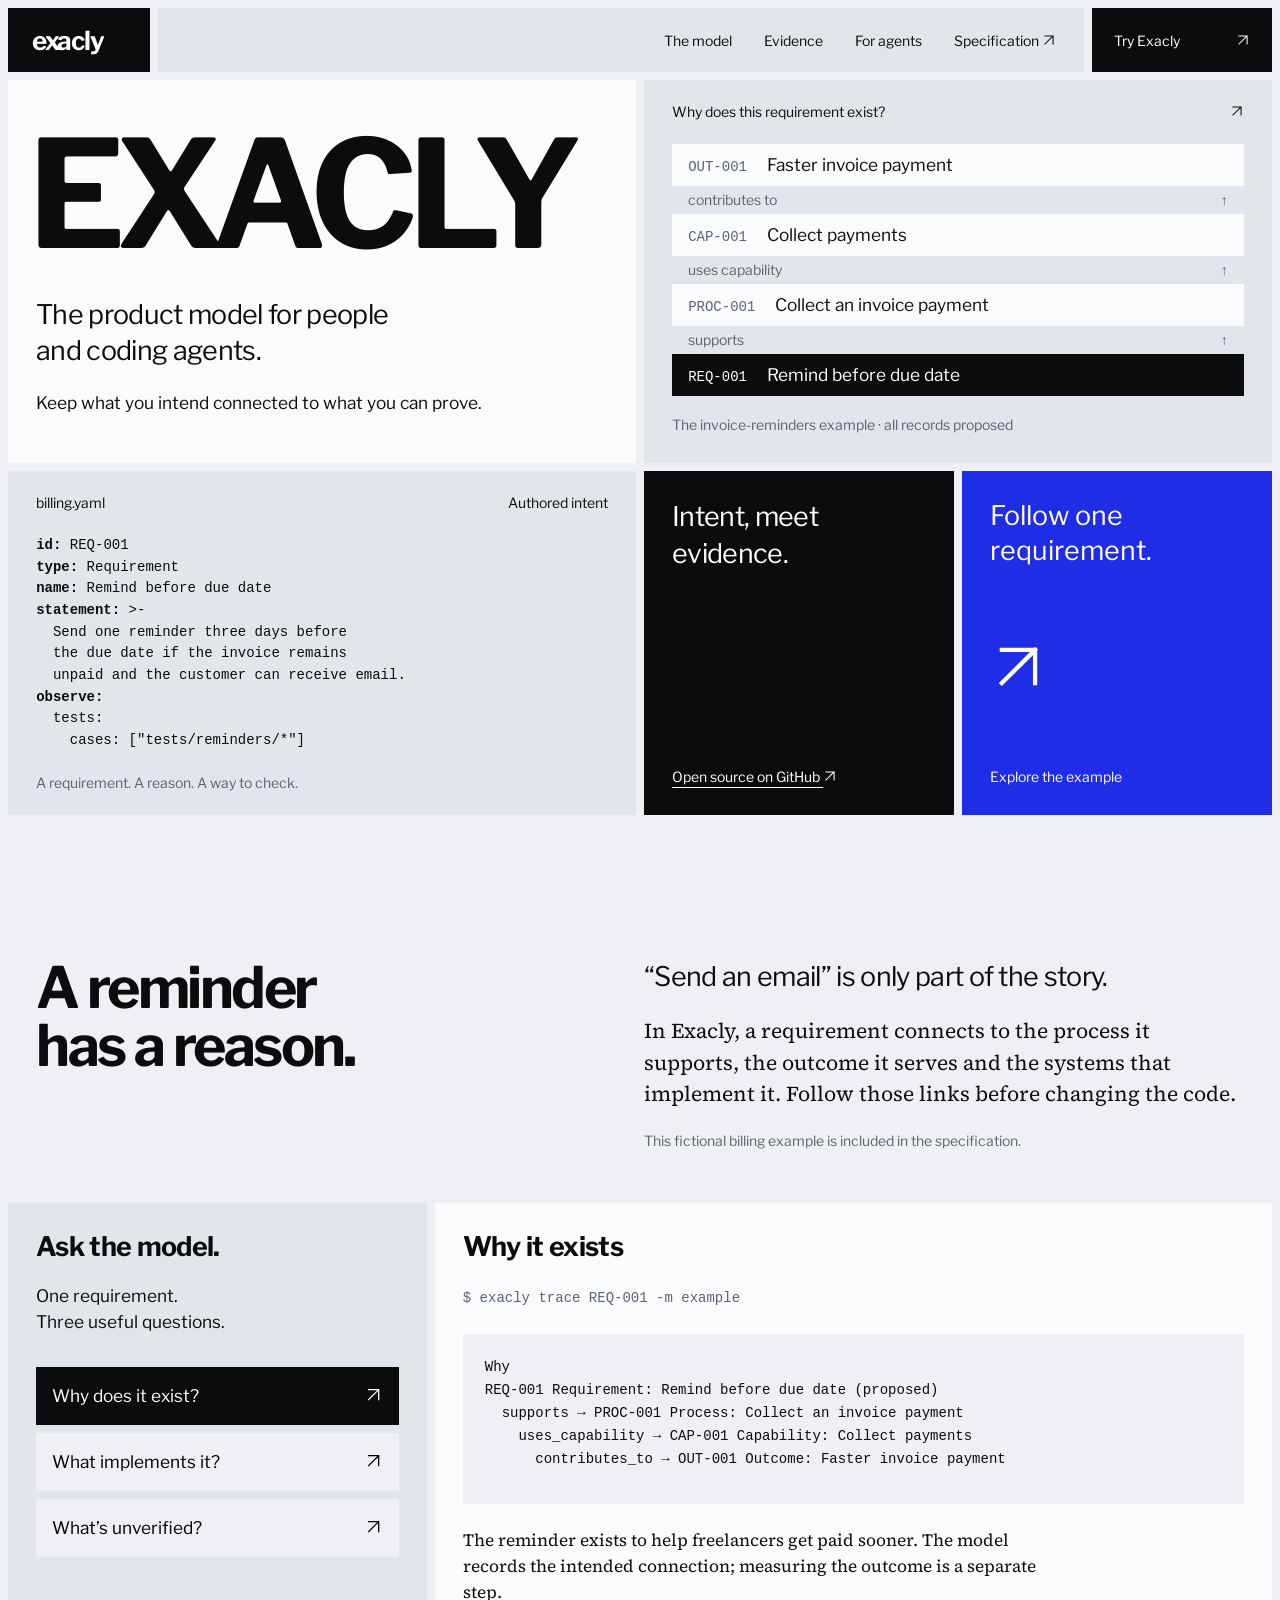
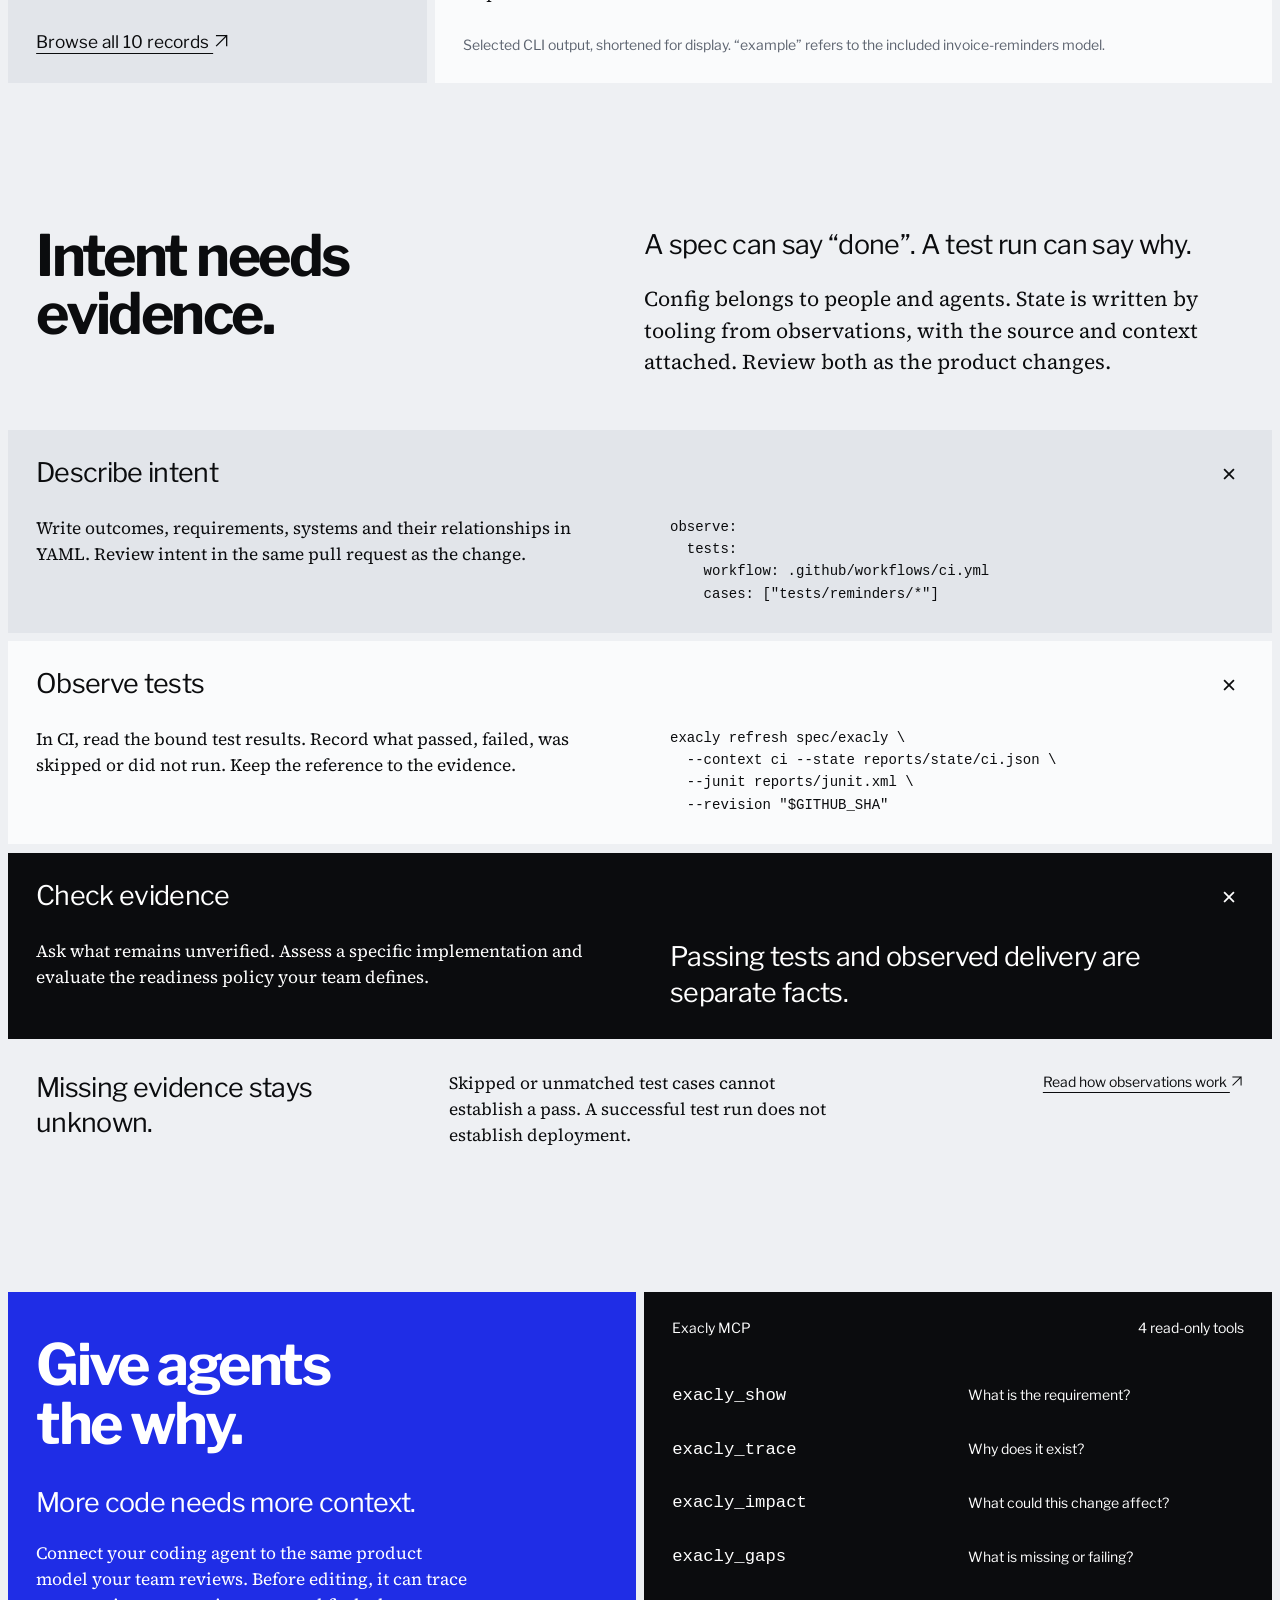
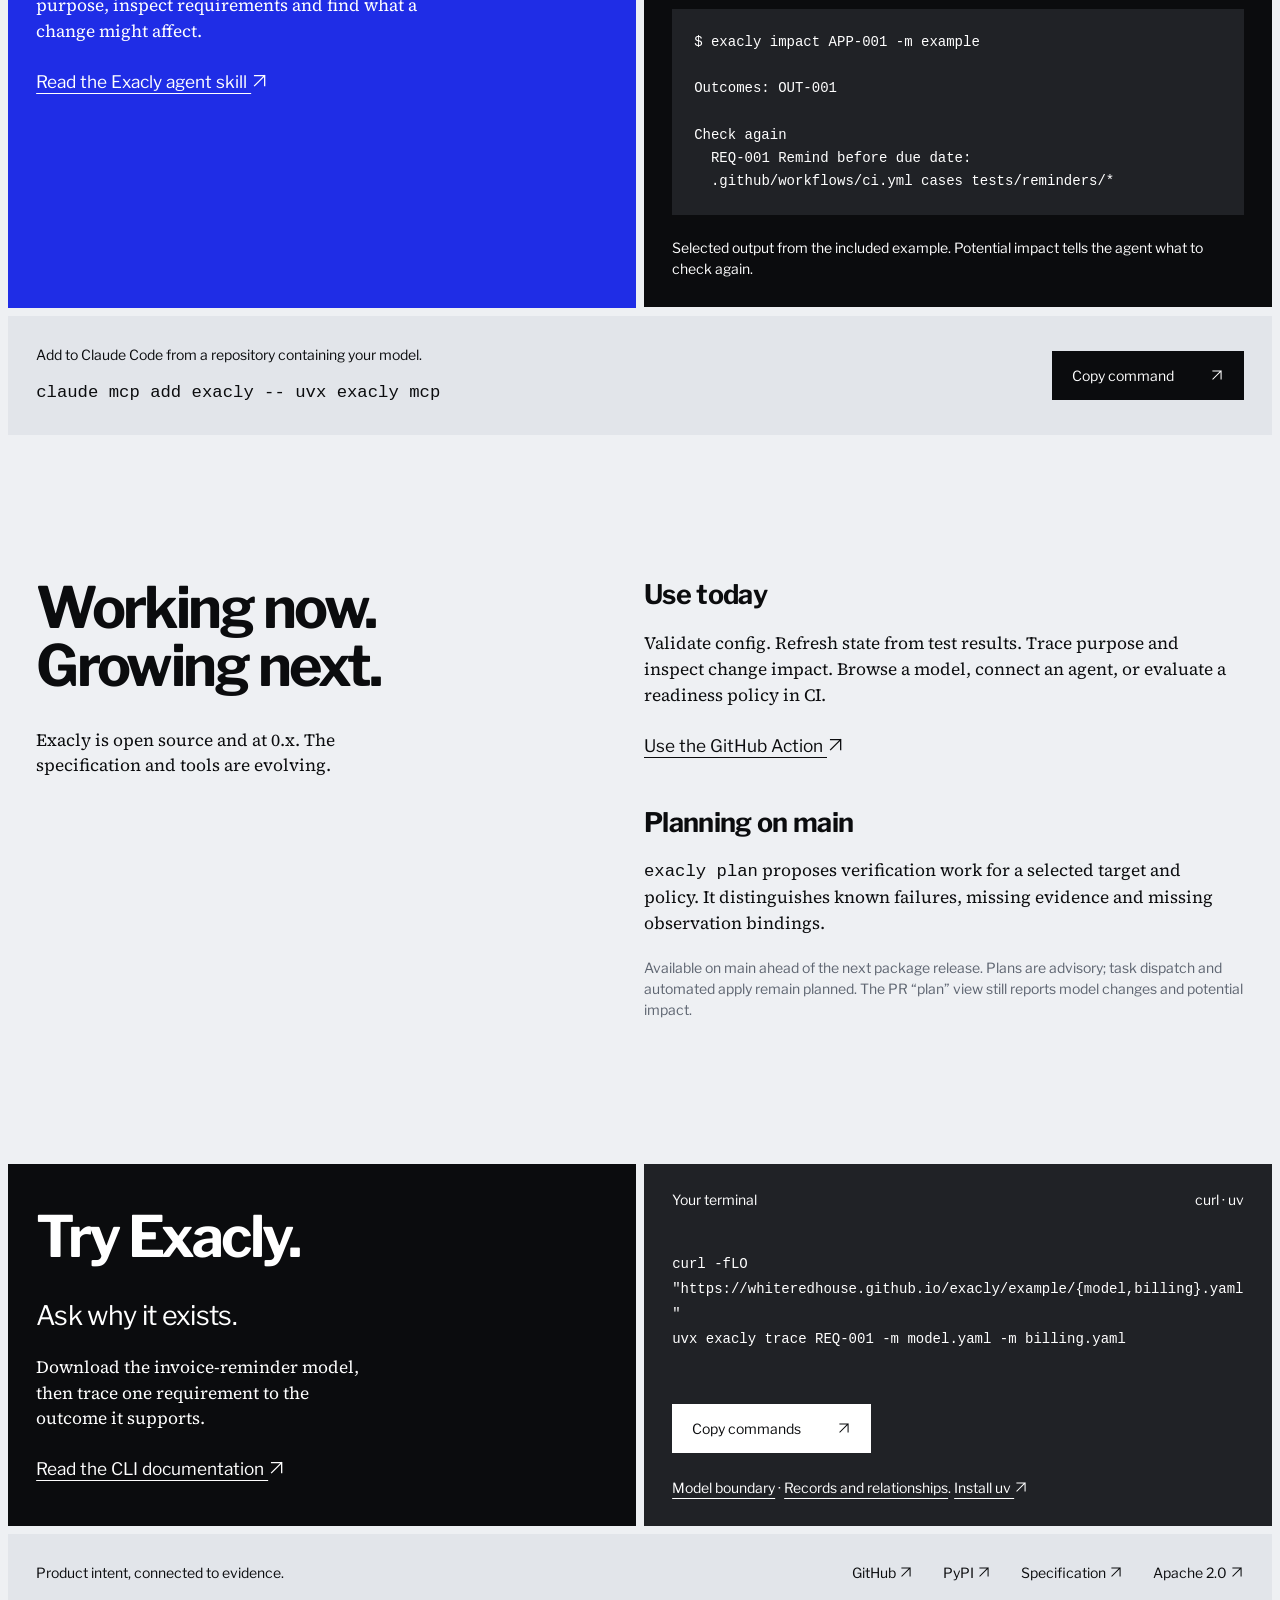
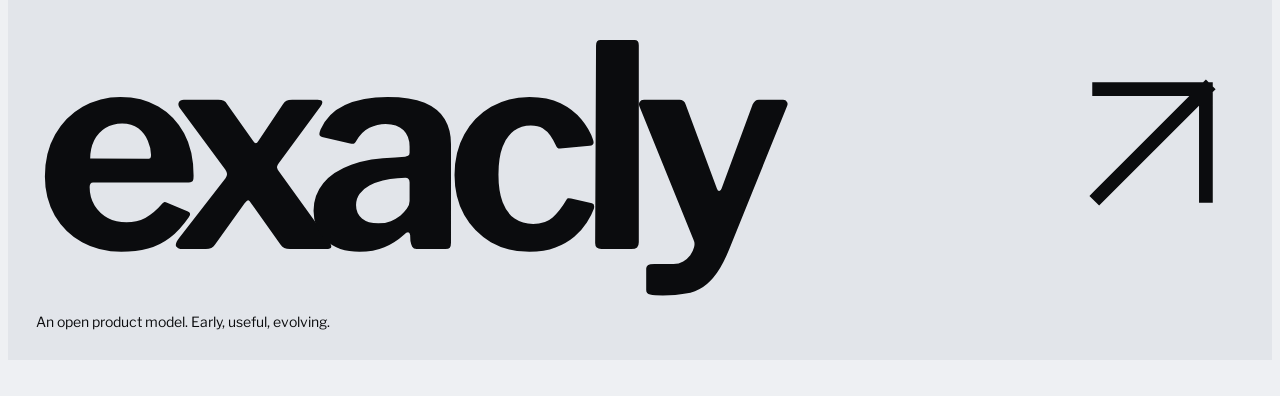
==== docs/site/index.html @ c32e79ed "docs: publish the original example files without a duplicate snapshot" ====
<!doctype html>
<html lang="en">
<head>
  <meta charset="utf-8">
  <meta name="viewport" content="width=device-width, initial-scale=1">
  <meta name="theme-color" content="#eef0f3">
  <meta name="description" content="Exacly connects product intent to evidence. An open product model and CLI that gives people and coding agents the context behind what ships.">
  <meta property="og:title" content="Exacly — Product intent, connected to evidence">
  <meta property="og:description" content="Know why a requirement exists, what implements it, and what is actually verified. A shared product model for people and coding agents.">
  <meta property="og:type" content="website">
  <title>Exacly — Product intent, connected to evidence</title>
  <link rel="icon" href="./favicon.svg" type="image/svg+xml">
  <link rel="preload" href="./fonts/libre-franklin-latin-700-normal.woff2" as="font" type="font/woff2" crossorigin>
  <link rel="stylesheet" href="./style.css">
  <script src="./site.js" defer></script>
</head>
<body>
  <a class="skip-link" href="#main">Skip to content</a>
  <header class="site-header">
    <a class="wordmark" href="#main" aria-label="Exacly home">exacly</a>
    <nav class="desktop-nav" aria-label="Main navigation">
      <a href="#model">The model</a><a href="#evidence">Evidence</a><a href="#agents">For agents</a><a href="https://github.com/whiteredhouse/exacly/tree/main/spec">Specification <svg class="arrow" aria-hidden="true" viewBox="0 0 24 24" fill="none"><path d="M5 19 19 5M5 5h14v14" stroke="currentColor" stroke-width="1.8" stroke-linecap="square"/></svg></a>
    </nav>
    <details class="mobile-nav">
      <summary>Menu <span aria-hidden="true">＋</span></summary>
      <nav aria-label="Mobile navigation"><a href="#model">The model</a><a href="#evidence">Evidence</a><a href="#agents">For agents</a><a href="#start">Try Exacly</a><a href="https://github.com/whiteredhouse/exacly/tree/main/spec">Specification <svg class="arrow" aria-hidden="true" viewBox="0 0 24 24" fill="none"><path d="M5 19 19 5M5 5h14v14" stroke="currentColor" stroke-width="1.8" stroke-linecap="square"/></svg></a></nav>
    </details>
    <a class="header-action" href="#start">Try Exacly <span aria-hidden="true"><svg class="arrow" aria-hidden="true" viewBox="0 0 24 24" fill="none"><path d="M5 19 19 5M5 5h14v14" stroke="currentColor" stroke-width="1.8" stroke-linecap="square"/></svg></span></a>
  </header>

  <main id="main">
    <section class="hero board" aria-labelledby="hero-title">
      <div class="hero-name tile">
        <h1 id="hero-title">EXACLY</h1>
        <p class="lead">The product model for people<br class="desktop-break"> and coding agents.</p>
        <p>Keep what you intend connected to what you can prove.</p>
        <a class="mobile-hero-action" href="#model">Explore the example <span aria-hidden="true"><svg class="arrow" aria-hidden="true" viewBox="0 0 24 24" fill="none"><path d="M5 19 19 5M5 5h14v14" stroke="currentColor" stroke-width="1.8" stroke-linecap="square"/></svg></span></a>
      </div>
      <div class="hero-trace tile" data-ui>
        <div class="fragment-heading"><span>Why does this requirement exist?</span><span aria-hidden="true"><svg class="arrow" aria-hidden="true" viewBox="0 0 24 24" fill="none"><path d="M5 19 19 5M5 5h14v14" stroke="currentColor" stroke-width="1.8" stroke-linecap="square"/></svg></span></div>
        <div class="trace-graphic">
          <div class="trace-node"><code>OUT-001</code><span>Faster invoice payment</span></div>
          <p class="trace-link">contributes to <span aria-hidden="true">↑</span></p>
          <div class="trace-node"><code>CAP-001</code><span>Collect payments</span></div>
          <p class="trace-link">uses capability <span aria-hidden="true">↑</span></p>
          <div class="trace-node"><code>PROC-001</code><span>Collect an invoice payment</span></div>
          <p class="trace-link">supports <span aria-hidden="true">↑</span></p>
          <div class="trace-node selected"><code>REQ-001</code><span>Remind before due date</span></div>
        </div>
        <p class="fragment-note">The invoice-reminders example · all records proposed</p>
      </div>
      <div class="hero-config tile" data-ui>
        <div class="fragment-heading"><span>billing.yaml</span><span>Authored intent</span></div>
        <pre><code><span class="syntax-key">id:</span> REQ-001
<span class="syntax-key">type:</span> Requirement
<span class="syntax-key">name:</span> Remind before due date
<span class="syntax-key">statement:</span> &gt;-
  Send one reminder three days before
  the due date if the invoice remains
  unpaid and the customer can receive email.
<span class="syntax-key">observe:</span>
  tests:
    cases: ["tests/reminders/*"]</code></pre>
        <p class="fragment-note">A requirement. A reason. A way to check.</p>
      </div>
      <div class="hero-close board">
        <div class="hero-statement tile"><p>Intent, meet evidence.</p><a href="https://github.com/whiteredhouse/exacly">Open source on GitHub <span aria-hidden="true"><svg class="arrow" aria-hidden="true" viewBox="0 0 24 24" fill="none"><path d="M5 19 19 5M5 5h14v14" stroke="currentColor" stroke-width="1.8" stroke-linecap="square"/></svg></span></a></div>
        <a class="hero-cta tile" href="#model"><span>Follow one<br>requirement.</span><span class="big-arrow" aria-hidden="true"><svg class="arrow" aria-hidden="true" viewBox="0 0 24 24" fill="none"><path d="M5 19 19 5M5 5h14v14" stroke="currentColor" stroke-width="1.8" stroke-linecap="square"/></svg></span><span class="cta-caption">Explore the example</span></a>
      </div>
    </section>

    <section id="model" class="model-section section-space" aria-labelledby="model-title">
      <div class="section-intro">
        <h2 id="model-title" data-enter>A reminder<br>has a reason.</h2>
        <div data-enter><p class="lead">“Send an email” is only part of the story.</p><p>In Exacly, a requirement connects to the process it supports, the outcome it serves and the systems that implement it. Follow those links before changing the code.</p><p class="small">This fictional billing example is included in the specification.</p></div>
      </div>
      <div class="question-board board" data-enter>
        <div class="question-choices tile">
          <h3>Ask the model.</h3>
          <p>One requirement.<br>Three useful questions.</p>
          <div class="question-controls" hidden role="tablist" aria-label="Questions about the example">
            <button id="tab-why" type="button" role="tab" aria-selected="true" aria-controls="answer-why" data-question="why">Why does it exist? <span aria-hidden="true"><svg class="arrow" aria-hidden="true" viewBox="0 0 24 24" fill="none"><path d="M5 19 19 5M5 5h14v14" stroke="currentColor" stroke-width="1.8" stroke-linecap="square"/></svg></span></button>
            <button id="tab-how" type="button" role="tab" aria-selected="false" aria-controls="answer-how" tabindex="-1" data-question="how">What implements it? <span aria-hidden="true"><svg class="arrow" aria-hidden="true" viewBox="0 0 24 24" fill="none"><path d="M5 19 19 5M5 5h14v14" stroke="currentColor" stroke-width="1.8" stroke-linecap="square"/></svg></span></button>
            <button id="tab-gaps" type="button" role="tab" aria-selected="false" aria-controls="answer-gaps" tabindex="-1" data-question="gaps">What’s unverified? <span aria-hidden="true"><svg class="arrow" aria-hidden="true" viewBox="0 0 24 24" fill="none"><path d="M5 19 19 5M5 5h14v14" stroke="currentColor" stroke-width="1.8" stroke-linecap="square"/></svg></span></button>
          </div>
          <a class="text-link" href="./example/">Browse all 10 records <span aria-hidden="true"><svg class="arrow" aria-hidden="true" viewBox="0 0 24 24" fill="none"><path d="M5 19 19 5M5 5h14v14" stroke="currentColor" stroke-width="1.8" stroke-linecap="square"/></svg></span></a>
        </div>
        <div class="answers tile" data-ui>
          <article id="answer-why" class="answer" aria-labelledby="answer-why-title">
            <h3 id="answer-why-title">Why it exists</h3>
            <pre class="command"><code>$ exacly trace REQ-001 -m example</code></pre>
            <pre class="answer-output"><code>Why
REQ-001 Requirement: Remind before due date (proposed)
  supports → PROC-001 Process: Collect an invoice payment
    uses_capability → CAP-001 Capability: Collect payments
      contributes_to → OUT-001 Outcome: Faster invoice payment</code></pre>
            <p>The reminder exists to help freelancers get paid sooner. The model records the intended connection; measuring the outcome is a separate step.</p>
          </article>
          <article id="answer-how" class="answer" aria-labelledby="answer-how-title">
            <h3 id="answer-how-title">What implements it</h3>
            <pre class="command"><code>$ exacly trace REQ-001 -m example</code></pre>
            <pre class="answer-output"><code>How
REQ-001 Requirement: Remind before due date (proposed)
  implements ← APP-001 Application: Reminder service
    depends_on → INF-001 Infrastructure: Scheduler
    depends_on → INF-002 Infrastructure: Message queue
    depends_on → INF-003 Infrastructure: Billing database
    reads → INFO-001 Information: Invoice
    writes → INFO-001 Information: Invoice</code></pre>
            <p>The reminder service implements the requirement. Its dependencies make the surrounding system visible before a change.</p>
          </article>
          <article id="answer-gaps" class="answer" aria-labelledby="answer-gaps-title">
            <h3 id="answer-gaps-title">What’s unverified</h3>
            <pre class="command"><code>$ exacly gaps -m example</code></pre>
            <pre class="answer-output"><code>Result: conforms
State: none

Requirements not verified in any context (1)
  REQ-001 Requirement: Remind before due date (proposed)

Requirements not released in any context (1)
  REQ-001 Requirement: Remind before due date (proposed)</code></pre>
            <p>The config is valid. No tests or release have been observed. Exacly keeps that uncertainty visible.</p>
          </article>
          <p class="fragment-note">Selected CLI output, shortened for display. “example” refers to the included invoice-reminders model.</p>
        </div>
      </div>
    </section>

    <section id="evidence" class="evidence-section section-space" aria-labelledby="evidence-title">
      <div class="section-intro">
        <h2 id="evidence-title" data-enter>Intent needs<br>evidence.</h2>
        <div data-enter><p class="lead">A spec can say “done”. A test run can say why.</p><p>Config belongs to people and agents. State is written by tooling from observations, with the source and context attached. Review both as the product changes.</p></div>
      </div>
      <div class="evidence-board board">
        <details class="evidence-step tile" open data-enter><summary>Describe intent<span aria-hidden="true">＋</span></summary><div><p>Write outcomes, requirements, systems and their relationships in YAML. Review intent in the same pull request as the change.</p><pre data-ui><code>observe:
  tests:
    workflow: .github/workflows/ci.yml
    cases: ["tests/reminders/*"]</code></pre></div></details>
        <details class="evidence-step tile" open data-enter><summary>Observe tests<span aria-hidden="true">＋</span></summary><div><p>In CI, read the bound test results. Record what passed, failed, was skipped or did not run. Keep the reference to the evidence.</p><pre data-ui><code>exacly refresh spec/exacly \
  --context ci --state reports/state/ci.json \
  --junit reports/junit.xml \
  --revision "$GITHUB_SHA"</code></pre></div></details>
        <details class="evidence-step tile" open data-enter><summary>Check evidence<span aria-hidden="true">＋</span></summary><div><p>Ask what remains unverified. Assess a specific implementation and evaluate the readiness policy your team defines.</p><p class="step-emphasis">Passing tests and observed delivery are separate facts.</p></div></details>
      </div>
      <div class="evidence-note" data-enter><p>Missing evidence stays unknown.</p><p>Skipped or unmatched test cases cannot establish a pass. A successful test run does not establish deployment.</p><a href="https://github.com/whiteredhouse/exacly/blob/main/python/README.md#refresh">Read how observations work <svg class="arrow" aria-hidden="true" viewBox="0 0 24 24" fill="none"><path d="M5 19 19 5M5 5h14v14" stroke="currentColor" stroke-width="1.8" stroke-linecap="square"/></svg></a></div>
    </section>

    <section id="agents" class="agents-section section-space" aria-labelledby="agents-title">
      <div class="agents-heading tile"><h2 id="agents-title" data-enter>Give agents<br>the why.</h2><p class="lead" data-enter>More code needs more context.</p><p data-enter>Connect your coding agent to the same product model your team reviews. Before editing, it can trace purpose, inspect requirements and find what a change might affect.</p><a class="text-link" href="https://github.com/whiteredhouse/exacly/blob/main/skills/exacly/SKILL.md" data-enter>Read the Exacly agent skill <svg class="arrow" aria-hidden="true" viewBox="0 0 24 24" fill="none"><path d="M5 19 19 5M5 5h14v14" stroke="currentColor" stroke-width="1.8" stroke-linecap="square"/></svg></a></div>
      <div class="agent-interface tile" data-ui data-enter>
        <div class="fragment-heading"><span>Exacly MCP</span><span>4 read-only tools</span></div>
        <dl class="tool-list"><div><dt><code>exacly_show</code></dt><dd>What is the requirement?</dd></div><div><dt><code>exacly_trace</code></dt><dd>Why does it exist?</dd></div><div><dt><code>exacly_impact</code></dt><dd>What could this change affect?</dd></div><div><dt><code>exacly_gaps</code></dt><dd>What is missing or failing?</dd></div></dl>
        <div class="agent-output"><pre><code>$ exacly impact APP-001 -m example

Outcomes: OUT-001

Check again
  REQ-001 Remind before due date:
  .github/workflows/ci.yml cases tests/reminders/*</code></pre></div>
        <p class="fragment-note">Selected output from the included example. Potential impact tells the agent what to check again.</p>
      </div>
      <div class="mcp-setup tile"><p>Add to Claude Code from a repository containing your model.</p><pre><code id="mcp-command">claude mcp add exacly -- uvx exacly mcp</code></pre><button class="copy-button" type="button" data-copy="mcp-command" hidden>Copy command <span aria-hidden="true"><svg class="arrow" aria-hidden="true" viewBox="0 0 24 24" fill="none"><path d="M5 19 19 5M5 5h14v14" stroke="currentColor" stroke-width="1.8" stroke-linecap="square"/></svg></span></button></div>
    </section>

    <section class="today-section section-space" aria-labelledby="today-title">
      <div class="today-heading" data-enter><h2 id="today-title">Working now.<br>Growing next.</h2><p>Exacly is open source and at 0.x. The specification and tools are evolving.</p></div>
      <div class="today-content" data-enter><h3>Use today</h3><p>Validate config. Refresh state from test results. Trace purpose and inspect change impact. Browse a model, connect an agent, or evaluate a readiness policy in CI.</p><a class="text-link" href="https://github.com/whiteredhouse/exacly-action">Use the GitHub Action <svg class="arrow" aria-hidden="true" viewBox="0 0 24 24" fill="none"><path d="M5 19 19 5M5 5h14v14" stroke="currentColor" stroke-width="1.8" stroke-linecap="square"/></svg></a><h3>Planning on main</h3><p><code>exacly plan</code> proposes verification work for a selected target and policy. It distinguishes known failures, missing evidence and missing observation bindings.</p><p class="small">Available on main ahead of the next package release. Plans are advisory; task dispatch and automated apply remain planned. The PR “plan” view still reports model changes and potential impact.</p></div>
    </section>

    <section id="start" class="start-section section-space" aria-labelledby="start-title">
      <div class="start-heading tile"><h2 id="start-title" data-enter>Try Exacly.</h2><p class="lead" data-enter>Ask why it exists.</p><p data-enter>Download the invoice-reminder model, then trace one requirement to the outcome it supports.</p><a class="text-link" href="https://github.com/whiteredhouse/exacly/blob/main/python/README.md" data-enter>Read the CLI documentation <svg class="arrow" aria-hidden="true" viewBox="0 0 24 24" fill="none"><path d="M5 19 19 5M5 5h14v14" stroke="currentColor" stroke-width="1.8" stroke-linecap="square"/></svg></a></div>
      <div class="start-commands tile" data-ui data-enter><div class="fragment-heading"><span>Your terminal</span><span>curl · uv</span></div><pre><code id="start-command">curl -fLO "https://whiteredhouse.github.io/exacly/example/{model,billing}.yaml"
uvx exacly trace REQ-001 -m model.yaml -m billing.yaml</code></pre><button class="copy-button" type="button" data-copy="start-command" hidden>Copy commands <span aria-hidden="true"><svg class="arrow" aria-hidden="true" viewBox="0 0 24 24" fill="none"><path d="M5 19 19 5M5 5h14v14" stroke="currentColor" stroke-width="1.8" stroke-linecap="square"/></svg></span></button><p class="fragment-note"><a href="./example/model.yaml" download>Model boundary</a> · <a href="./example/billing.yaml" download>Records and relationships</a>. <a href="https://docs.astral.sh/uv/getting-started/installation/">Install uv <svg class="arrow" aria-hidden="true" viewBox="0 0 24 24" fill="none"><path d="M5 19 19 5M5 5h14v14" stroke="currentColor" stroke-width="1.8" stroke-linecap="square"/></svg></a></p></div>
    </section>
  </main>

  <footer class="site-footer">
    <div class="footer-links"><p>Product intent, connected to evidence.</p><nav aria-label="Footer navigation"><a href="https://github.com/whiteredhouse/exacly">GitHub <svg class="arrow" aria-hidden="true" viewBox="0 0 24 24" fill="none"><path d="M5 19 19 5M5 5h14v14" stroke="currentColor" stroke-width="1.8" stroke-linecap="square"/></svg></a><a href="https://pypi.org/project/exacly/">PyPI <svg class="arrow" aria-hidden="true" viewBox="0 0 24 24" fill="none"><path d="M5 19 19 5M5 5h14v14" stroke="currentColor" stroke-width="1.8" stroke-linecap="square"/></svg></a><a href="https://github.com/whiteredhouse/exacly/tree/main/spec">Specification <svg class="arrow" aria-hidden="true" viewBox="0 0 24 24" fill="none"><path d="M5 19 19 5M5 5h14v14" stroke="currentColor" stroke-width="1.8" stroke-linecap="square"/></svg></a><a href="https://github.com/whiteredhouse/exacly/blob/main/LICENSE">Apache 2.0 <svg class="arrow" aria-hidden="true" viewBox="0 0 24 24" fill="none"><path d="M5 19 19 5M5 5h14v14" stroke="currentColor" stroke-width="1.8" stroke-linecap="square"/></svg></a></nav></div>
    <a class="footer-name" href="#main" aria-label="Exacly — back to top">exacly<span aria-hidden="true"><svg class="arrow" aria-hidden="true" viewBox="0 0 24 24" fill="none"><path d="M5 19 19 5M5 5h14v14" stroke="currentColor" stroke-width="1.8" stroke-linecap="square"/></svg></span></a>
    <p class="footer-status">An open product model. Early, useful, evolving.</p>
  </footer>
  <p id="copy-status" class="sr-only" role="status" aria-live="polite"></p>
</body>
</html>
---- docs/site/style.css ----
@font-face {
  font-family:"Libre Franklin";
  font-style:normal;
  font-weight:400;
  font-display:swap;
  src:url("./fonts/libre-franklin-latin-400-normal.woff2") format("woff2");
}
@font-face {
  font-family:"Libre Franklin";
  font-style:normal;
  font-weight:700;
  font-display:swap;
  src:url("./fonts/libre-franklin-latin-700-normal.woff2") format("woff2");
}
@font-face {
  font-family:"Source Serif 4";
  font-style:normal;
  font-weight:400;
  font-display:swap;
  src:url("./fonts/source-serif-4-latin-400-normal.woff2") format("woff2");
}
:root {
  --bg:#eef0f3;
  --surface:#e2e5ea;
  --paper:#fafbfc;
  --ink:#0b0c0e;
  --muted:#5d6470;
  --accent:#1f2de6;
  --white:#fff;
  --dark-surface:#202226;
  --small:14px;
  --body:clamp(17px,1.35vw,20px);
  --lead:clamp(23px,2.1vw,30px);
  --head:clamp(38px,4.45vw,68px);
  --display:clamp(88px,11.65vw,180px);
  --gutter:8px;
  --pad:clamp(22px,2.2vw,36px);
  --ease:cubic-bezier(.22,1,.36,1);
}
* {
  box-sizing:border-box;
}
html {
  scroll-behavior:smooth;
  scroll-padding-top:24px;
}
body {
  margin:0;
  padding:8px;
  background:var(--bg);
  color:var(--ink);
  font-family:"Libre Franklin",Arial,sans-serif;
  font-size:var(--body);
  line-height:1.5;
}
::selection {
  background:var(--accent);
  color:var(--white);
}
a {
  color:inherit;
  text-decoration-thickness:1px;
  text-underline-offset:5px;
}
button,summary,a {
  -webkit-tap-highlight-color:transparent;
}
button {
  font:inherit;
  cursor:pointer;
}
a,button,summary {
  touch-action:manipulation;
}
a:focus-visible,button:focus-visible,summary:focus-visible,[tabindex="0"]:focus-visible {
  outline:3px solid var(--accent);
  outline-offset:5px;
}
.agents-section a:focus-visible,.agents-section button:focus-visible,.start-section a:focus-visible,.start-section button:focus-visible {
  outline-color:var(--white);
}
button:active,a:active {
  transform:translateY(2px);
}
h1,h2,h3,p,pre,dl,dd {
  margin:0;
}
h1,h2,h3 {
  font-weight:700;
}
h2 {
  font-size:var(--head);
  line-height:1.02;
  letter-spacing:-.045em;
}
h3 {
  font-size:var(--lead);
  line-height:1.18;
  letter-spacing:-.025em;
}
p+p {
  margin-top:20px;
}
p {
  max-width:65ch;
}
pre {
  white-space:pre-wrap;
  overflow-wrap:anywhere;
  font-size:var(--small);
  line-height:1.65;
  tab-size:2;
}
code {
  font-family:ui-monospace,SFMono-Regular,Consolas,"Liberation Mono",monospace;
}
button {
  border:0;
  border-radius:0;
}
button:disabled {
  cursor:default;
}
[hidden] {
  display:none!important;
}
.board {
  display:grid;
  gap:var(--gutter);
}
.tile {
  padding:var(--pad);
  min-width:0;
}
.lead {
  font-size:var(--lead);
  line-height:1.35;
  letter-spacing:-.025em;
}
.small,.fragment-note {
  font-size:var(--small);
  line-height:1.5;
}
.small {
  color:var(--muted);
}
.text-link {
  display:inline-block;
  margin-top:24px;
  font-size:var(--body);
}
.text-link:hover {
  text-decoration-thickness:2px;
}
.section-space {
  margin-top:144px;
}
.section-intro {
  display:grid;
  grid-template-columns:1fr 1fr;
  gap:var(--gutter);
  padding:0 var(--pad) 52px;
}
.section-intro>div {
  max-width:63ch;
}
.section-intro>div>p:not(.lead):not(.small) {
  font-family:"Source Serif 4",Georgia,serif;
  font-size:clamp(20px,1.65vw,24px);
}
.sr-only {
  position:absolute;
  width:1px;
  height:1px;
  overflow:hidden;
  clip-path:inset(50%);
  white-space:nowrap;
}
.skip-link {
  position:absolute;
  left:20px;
  top:-100px;
  padding:12px 20px;
  background:var(--ink);
  color:var(--white);
  z-index:20;
}
.skip-link:focus {
  top:12px;
}
.site-header {
  display:grid;
  grid-template-columns:142px 1fr 180px;
  gap:8px;
  min-height:64px;
  margin-bottom:8px;
}
.wordmark {
  background:var(--ink);
  color:var(--white);
  text-decoration:none;
  font-size:26px;
  font-weight:700;
  letter-spacing:-.05em;
  padding:12px 24px;
  display:flex;
  align-items:center;
}
.desktop-nav {
  display:flex;
  align-items:center;
  justify-content:flex-end;
  gap:32px;
  padding:0 28px;
  background:var(--surface);
  font-size:var(--small);
}
.desktop-nav a,.header-action,.footer-links a {
  text-decoration:none;
}
.desktop-nav a:hover,.footer-links a:hover {
  text-decoration:underline;
  text-underline-offset:5px;
}
.header-action {
  background:var(--ink);
  color:var(--white);
  display:flex;
  justify-content:space-between;
  align-items:center;
  padding:18px 22px;
  font-size:var(--small);
}
.header-action:hover {
  background:var(--accent);
}
.mobile-nav {
  display:none;
}
.hero {
  grid-template-columns:1fr 1fr;
  grid-template-rows:auto auto;
}
.hero-name {
  background:var(--paper);
  display:flex;
  flex-direction:column;
  justify-content:center;
  min-height:352px;
  padding-bottom:40px;
}
.hero-name h1 {
  font-size:var(--display);
  line-height:.92;
  letter-spacing:-.065em;
  margin:10px 0 34px -8px;
  white-space:nowrap;
}
.hero-name .lead {
  font-size:var(--lead);
}
.hero-name>p:last-child {
  font-family:"Source Serif 4",Georgia,serif;
  font-size:var(--body);
  margin-top:18px;
}
.hero-trace {
  background:var(--surface);
  padding-top:22px;
}
.fragment-heading {
  font-family:"Libre Franklin",Arial,sans-serif;
  display:flex;
  justify-content:space-between;
  gap:16px;
  font-size:var(--small);
  line-height:1.4;
  margin-bottom:22px;
}
.trace-graphic {
  max-width:580px;
  margin:0 auto;
}
.trace-node {
  display:flex;
  gap:20px;
  align-items:baseline;
  background:var(--paper);
  padding:10px 16px;
  font-size:var(--body);
  line-height:1.25;
}
.trace-node code {
  font-size:var(--small);
  white-space:nowrap;
  color:var(--muted);
}
.trace-node.selected {
  background:var(--ink);
  color:var(--white);
}
.trace-node.selected code {
  color:var(--white);
}
.trace-link {
  display:flex;
  justify-content:space-between;
  font-size:var(--small);
  line-height:1.25;
  margin:5px 16px;
  color:var(--muted);
}
.hero-trace .fragment-note {
  margin-top:18px;
  color:var(--muted);
}
.hero-config {
  background:var(--surface);
  padding-top:22px;
  padding-bottom:22px;
}
.hero-config pre {
  font-size:var(--small);
  line-height:1.55;
}
.syntax-key {
  font-weight:700;
}
.hero-config .fragment-note {
  margin-top:20px;
  color:var(--muted);
}
.hero-close {
  grid-template-columns:1fr 1fr;
}
.hero-statement {
  background:var(--ink);
  color:var(--white);
  display:flex;
  flex-direction:column;
  justify-content:space-between;
  gap:40px;
}
.hero-statement>p {
  font-size:var(--lead);
  line-height:1.35;
  letter-spacing:-.025em;
}
.hero-statement a {
  font-size:var(--small);
}
.hero-cta {
  background:var(--accent);
  color:var(--white);
  text-decoration:none;
  display:flex;
  flex-direction:column;
  justify-content:space-between;
  min-height:300px;
  font-size:var(--lead);
  line-height:1.3;
}
.big-arrow {
  display:block;
  font-size:var(--head);
  line-height:1;
  margin:16px 0;
}
.cta-caption {
  font-size:var(--small);
}
.hero-cta:hover .big-arrow {
  transform:translate(6px,-6px);
}
.big-arrow {
  transition:transform 250ms var(--ease);
}
.question-board {
  grid-template-columns:4fr 8fr;
}
.question-choices {
  background:var(--surface);
  display:flex;
  flex-direction:column;
}
.question-choices>p {
  margin-top:20px;
}
.question-controls {
  display:grid;
  gap:8px;
  margin-top:32px;
}
.question-controls button {
  display:flex;
  justify-content:space-between;
  text-align:left;
  background:var(--bg);
  padding:16px;
  font-size:var(--body);
}
.question-controls button[aria-selected="true"] {
  background:var(--ink);
  color:var(--white);
}
.question-controls button:hover {
  background:var(--paper);
  color:var(--ink);
}
.question-choices>.text-link {
  margin-top:auto;
  padding-top:32px;
}
.answers {
  background:var(--paper);
  padding-top:28px;
  min-height:410px;
  display:flex;
  flex-direction:column;
  justify-content:space-between;
}
.answer h3 {
  font-size:var(--lead);
  margin-bottom:24px;
}
.command {
  color:var(--muted);
  margin-bottom:24px;
}
.answer-output {
  padding:22px;
  background:var(--bg);
  min-height:170px;
}
.answer>p {
  font-family:"Source Serif 4",Georgia,serif;
  font-size:var(--body);
  margin-top:24px;
  max-width:65ch;
}
.answer+.answer {
  margin-top:40px;
}
.answers>.fragment-note {
  color:var(--muted);
  margin-top:28px;
}
.evidence-board {
  grid-template-columns:1fr;
}
.evidence-step {
  background:var(--surface);
  padding-top:24px;
  padding-bottom:28px;
}
.evidence-step:nth-child(2) {
  background:var(--paper);
}
.evidence-step:nth-child(3) {
  background:var(--ink);
  color:var(--white);
}
.evidence-step summary {
  display:grid;
  grid-template-columns:1fr 1fr auto;
  gap:14px;
  align-items:center;
  cursor:pointer;
  list-style:none;
  font-size:var(--lead);
  letter-spacing:-.025em;
  line-height:1.4;
}
.evidence-step summary::-webkit-details-marker {
  display:none;
}
.evidence-step summary>span:first-child {
  font-size:var(--small);
  letter-spacing:0;
}
.evidence-step summary>span:last-child {
  font-size:var(--lead);
  transition:transform 200ms var(--ease);
}
.evidence-step[open] summary>span:last-child {
  transform:rotate(45deg);
}
.evidence-step>div {
  display:grid;
  grid-template-columns:1fr 1fr;
  gap:60px;
  padding-top:24px;
}
.evidence-step p {
  font-family:"Source Serif 4",Georgia,serif;
}
.evidence-step pre {
  margin-top:0;
  font-size:var(--small);
  line-height:1.6;
}
.evidence-step .step-emphasis {
  font-family:"Libre Franklin",Arial,sans-serif;
  font-size:var(--lead);
  line-height:1.35;
  letter-spacing:-.025em;
  margin-top:0;
}
.evidence-note {
  display:grid;
  grid-template-columns:1fr 1fr 1fr;
  gap:30px;
  padding:32px var(--pad) 0;
  align-items:start;
}
.evidence-note>p:first-child {
  font-size:var(--lead);
  line-height:1.3;
  letter-spacing:-.025em;
}
.evidence-note>p:nth-child(2) {
  margin:0;
  font-family:"Source Serif 4",Georgia,serif;
}
.evidence-note>a {
  font-size:var(--small);
  justify-self:end;
}
.agents-section {
  display:grid;
  grid-template-columns:1fr 1fr;
  gap:8px;
}
.agents-heading {
  background:var(--accent);
  color:var(--white);
  padding-top:44px;
  padding-bottom:44px;
}
.agents-heading .lead {
  margin-top:32px;
}
.agents-heading>p:not(.lead) {
  font-family:"Source Serif 4",Georgia,serif;
  max-width:48ch;
}
.agent-interface {
  background:var(--ink);
  color:var(--white);
  padding-top:26px;
}
.tool-list {
  margin-top:30px;
}
.tool-list>div {
  display:grid;
  grid-template-columns:1fr 1fr;
  gap:20px;
  padding:13px 0;
}
.tool-list dt {
  font-size:var(--body);
}
.tool-list dd {
  font-size:var(--small);
  align-self:center;
}
.agent-output {
  background:var(--dark-surface);
  padding:22px;
  margin-top:26px;
}
.agent-interface>.fragment-note {
  margin-top:22px;
}
.mcp-setup {
  grid-column:1/-1;
  background:var(--surface);
  display:grid;
  grid-template-columns:1fr auto;
  align-items:center;
  column-gap:30px;
}
.mcp-setup p {
  font-size:var(--small);
}
.mcp-setup pre {
  grid-column:1;
  margin-top:14px;
  font-size:var(--body);
}
.mcp-setup .copy-button {
  grid-column:2;
  grid-row:1/3;
}
.copy-button {
  background:var(--ink);
  color:var(--white);
  padding:14px 20px;
  display:flex;
  gap:36px;
  align-items:center;
  justify-content:space-between;
  font-size:var(--small);
  text-align:left;
  min-height:48px;
}
.copy-button:hover {
  background:var(--accent);
}
.today-section {
  display:grid;
  grid-template-columns:1fr 1fr;
  gap:8px;
  padding:0 var(--pad);
}
.today-heading>p {
  margin-top:32px;
  max-width:38ch;
  font-family:"Source Serif 4",Georgia,serif;
}
.today-content {
  max-width:62ch;
}
.today-content>p {
  font-family:"Source Serif 4",Georgia,serif;
  margin-top:20px;
}
.today-content h3:not(:first-child) {
  margin-top:48px;
}
.today-content .small {
  font-family:"Libre Franklin",Arial,sans-serif;
}
.start-section {
  display:grid;
  grid-template-columns:1fr 1fr;
  gap:8px;
}
.start-heading {
  background:var(--ink);
  color:var(--white);
  padding-top:44px;
  padding-bottom:44px;
}
.start-heading .lead {
  margin-top:32px;
}
.start-heading>p:not(.lead) {
  font-family:"Source Serif 4",Georgia,serif;
  max-width:38ch;
}
.start-commands {
  background:var(--dark-surface);
  color:var(--white);
  padding-top:26px;
  display:flex;
  flex-direction:column;
}
.start-commands pre {
  padding:20px 0 32px;
  font-size:var(--small);
  line-height:1.8;
}
.start-commands .copy-button {
  align-self:flex-start;
  background:var(--white);
  color:var(--ink);
  margin-top:auto;
}
.start-commands .copy-button:hover {
  background:var(--surface);
}
.start-commands>.fragment-note {
  margin-top:24px;
}
.site-footer {
  margin-top:8px;
  padding:28px var(--pad);
  background:var(--surface);
}
.footer-links {
  display:flex;
  justify-content:space-between;
  gap:24px;
  font-size:var(--small);
  align-items:start;
}
.footer-links nav {
  display:flex;
  gap:30px;
  flex-wrap:wrap;
}
.footer-name {
  display:flex;
  justify-content:space-between;
  font-size:clamp(120px,22vw,340px);
  letter-spacing:-.075em;
  line-height:1;
  font-weight:700;
  text-decoration:none;
  padding-top:24px;
  padding-bottom:22px;
}
.footer-name span {
  font-size:.65em;
  align-self:center;
  transition:transform 250ms var(--ease);
}
.footer-name:hover span {
  transform:translate(6px,-6px);
}
.footer-status {
  font-size:var(--small);
}
@media(min-width:1600px) {
  body {
    max-width:1920px;
    margin:auto;
  }
  .hero-name {
    min-height:430px;
  }
  .hero-trace .trace-node {
    padding:14px 18px;
  }
  .hero-config pre {
    font-size:17px;
  }
  .hero-close {
    min-height:360px;
  }
}
@media(max-width:1100px) {
  .site-header {
    grid-template-columns:120px 1fr 154px;
  }
  .wordmark {
    padding:12px 18px;
  }
  .desktop-nav {
    gap:20px;
    padding:0 18px;
  }
  .hero-name h1 {
    font-size:11vw;
    margin-left:-4px;
  }
  .hero-name {
    min-height:340px;
  }
  .hero-statement {
    gap:30px;
  }
  .hero-cta {
    min-height:280px;
  }
  .question-board {
    grid-template-columns:4fr 7fr;
  }
  .question-controls button {
    font-size:var(--small);
    padding:14px;
  }
  .answer-output {
    font-size:13px;
    padding:16px;
  }
  .tool-list>div {
    grid-template-columns:1fr;
    gap:4px;
    padding:10px 0;
  }
  .evidence-board {
    grid-template-columns:1fr;
  }
  .evidence-step summary {
    grid-template-columns:1fr 1fr auto;
  }
  .evidence-step>div {
    display:grid;
    grid-template-columns:1fr 1fr;
    gap:40px;
  }
  .evidence-step pre,.evidence-step .step-emphasis {
    margin-top:0;
  }
  .evidence-note {
    grid-template-columns:1fr 1fr;
  }
  .evidence-note>a {
    grid-column:2;
    justify-self:start;
  }
  .footer-links nav {
    gap:20px;
  }
  .section-space {
    margin-top:120px;
  }
}
@media(max-width:700px) {
  :root {
    --gutter:6px;
    --pad:22px;
    --head:clamp(36px,8vw,52px);
    --lead:23px;
    --body:18px;
    --small:14px;
  }
  body {
    padding:6px;
  }
  .site-header {
    grid-template-columns:1fr 1fr;
    gap:6px;
    min-height:58px;
    margin-bottom:6px;
  }
  .wordmark {
    padding:12px 22px;
    font-size:26px;
  }
  .desktop-nav,.header-action {
    display:none;
  }
  .mobile-nav {
    display:block;
    position:relative;
    z-index:5;
    background:var(--surface);
    font-size:var(--body);
  }
  .mobile-nav summary {
    display:flex;
    justify-content:space-between;
    list-style:none;
    padding:15px 22px;
    cursor:pointer;
  }
  .mobile-nav summary::-webkit-details-marker {
    display:none;
  }
  .mobile-nav[open] summary span {
    transform:rotate(45deg);
  }
  .mobile-nav nav {
    position:absolute;
    right:0;
    top:100%;
    width:min(340px,calc(100vw - 12px));
    padding:16px 22px 24px;
    background:var(--ink);
    color:var(--white);
    display:grid;
    gap:8px;
  }
  .mobile-nav nav a {
    padding:10px 0;
    text-decoration:none;
  }
  .hero {
    grid-template-columns:1fr;
    grid-template-rows:auto;
  }
  .hero-name {
    min-height:292px;
    justify-content:flex-end;
    padding:30px 22px;
  }
  .hero-name h1 {
    font-size:clamp(74px,20.5vw,144px);
    margin:0 0 24px -3px;
  }
  .hero-name .lead {
    max-width:32ch;
  }
  .hero-name>p:last-child {
    margin-top:16px;
  }
  .desktop-break {
    display:none;
  }
  .hero-trace {
    grid-row:2;
    padding-top:20px;
    padding-bottom:22px;
  }
  .trace-node {
    padding:12px 14px;
    gap:16px;
    font-size:var(--body);
  }
  .trace-link {
    margin:7px 14px;
  }
  .fragment-heading {
    margin-bottom:22px;
  }
  .hero-close {
    grid-row:3;
    grid-template-columns:1fr 1fr;
  }
  .hero-statement,.hero-cta {
    padding:22px;
    min-height:260px;
  }
  .hero-statement>p,.hero-cta>span:first-child {
    font-size:21px;
    line-height:1.35;
  }
  .hero-statement a {
    font-size:var(--small);
  }
  .hero-cta .big-arrow {
    font-size:58px;
  }
  .hero-config {
    grid-row:4;
    padding:22px;
  }
  .hero-config pre {
    font-size:var(--small);
  }
  .hero-config .fragment-note {
    margin-top:20px;
  }
  .section-space {
    margin-top:88px;
  }
  .section-intro {
    grid-template-columns:1fr;
    gap:30px;
    padding-bottom:32px;
  }
  .section-intro>div>p:not(.lead):not(.small) {
    font-size:20px;
  }
  .section-intro .lead {
    font-size:var(--lead);
  }
  .question-board {
    grid-template-columns:1fr;
  }
  .question-choices {
    padding-top:26px;
  }
  .question-choices>p {
    margin-top:14px;
  }
  .question-controls {
    margin-top:24px;
  }
  .question-controls button {
    font-size:var(--body);
    padding:16px;
  }
  .question-choices>.text-link {
    padding-top:0;
    margin-top:24px;
  }
  .answers {
    padding:26px 22px;
    min-height:440px;
  }
  .answer h3 {
    font-size:var(--lead);
    margin-bottom:22px;
  }
  .answer-output {
    font-size:13px;
    padding:16px;
    min-height:190px;
  }
  .command {
    font-size:13px;
  }
  .answer>p {
    font-size:20px;
  }
  .evidence-step {
    padding:22px;
  }
  .evidence-step summary {
    grid-template-columns:1fr auto auto;
  }
  .evidence-step>div {
    display:block;
    padding-top:22px;
  }
  .evidence-step pre,.evidence-step .step-emphasis {
    margin-top:24px;
  }
  .evidence-note {
    grid-template-columns:1fr;
    padding-top:28px;
    gap:18px;
  }
  .evidence-note>a {
    grid-column:1;
  }
  .agents-section {
    grid-template-columns:1fr;
    gap:6px;
  }
  .agents-heading {
    padding-top:32px;
    padding-bottom:36px;
  }
  .agents-heading>p:not(.lead),.today-heading>p,.today-content>p,.start-heading>p:not(.lead) {
    font-size:20px;
  }
  .agents-heading .lead,.start-heading .lead {
    margin-top:28px;
  }
  .agent-interface {
    padding:24px 22px;
  }
  .tool-list>div {
    grid-template-columns:1fr 1fr;
    gap:12px;
    padding:14px 0;
  }
  .tool-list dt {
    font-size:16px;
  }
  .tool-list dd {
    font-size:var(--small);
  }
  .agent-output {
    padding:16px;
    margin-top:22px;
  }
  .agent-output pre {
    font-size:13px;
  }
  .mcp-setup {
    display:flex;
    flex-direction:column;
    align-items:flex-start;
    gap:20px;
    padding:24px 22px;
  }
  .mcp-setup pre {
    font-size:var(--small);
    margin:0;
  }
  .mcp-setup .copy-button {
    grid-column:auto;
    grid-row:auto;
    min-width:180px;
  }
  .today-section {
    grid-template-columns:1fr;
    gap:38px;
  }
  .today-heading>p {
    margin-top:26px;
  }
  .today-content h3:not(:first-child) {
    margin-top:36px;
  }
  .today-content .small {
    font-size:var(--small);
  }
  .start-section {
    grid-template-columns:1fr;
    gap:6px;
  }
  .start-heading {
    padding-top:32px;
    padding-bottom:36px;
  }
  .start-commands {
    padding:24px 22px;
  }
  .start-commands pre {
    font-size:13px;
    padding-top:8px;
  }
  .start-commands .fragment-heading {
    gap:8px;
  }
  .site-footer {
    margin-top:6px;
    padding:26px 22px;
  }
  .footer-links {
    display:block;
  }
  .footer-links nav {
    gap:20px;
    margin-top:24px;
    font-size:var(--small);
  }
  .footer-name {
    font-size:clamp(80px,21vw,145px);
    padding-top:34px;
    padding-bottom:28px;
  }
  .footer-name span {
    font-size:.65em;
  }
  .footer-status {
    max-width:28ch;
  }
}
@media(prefers-reduced-motion:no-preference) {
  .trace-graphic {
    animation:board-settle 1.3s var(--ease) both;
  }
  @keyframes board-settle {
    from {
      opacity:.4;
      transform:translateY(24px);
    }
    to {
      opacity:1;
      transform:translateY(0);
    }
  }
}
@media(prefers-reduced-motion:reduce) {
  html {
    scroll-behavior:auto;
  }
  *,*::before,*::after {
    animation:none!important;
    transition:none!important;
  }
}
.arrow {
  display:inline-block;
  width:1em;
  height:1em;
  vertical-align:-.08em;
  flex-shrink:0;
}
.big-arrow .arrow {
  width:1em;
  height:1em;
}
.mobile-hero-action {
  display:none;
}
@media(max-width:700px) {
  .mobile-hero-action {
    display:flex;
    align-items:center;
    justify-content:space-between;
    background:var(--accent);
    color:var(--white);
    padding:12px 16px;
    text-decoration:none;
    font-size:var(--small);
    margin-top:24px;
    max-width:270px;
    min-height:46px;
  }
  .evidence-step summary {
    grid-template-columns:1fr auto auto;
  }
  .evidence-step>div {
    display:block;
  }
  .evidence-step pre,.evidence-step .step-emphasis {
    margin-top:24px;
  }
}

/* Entrances follow the material: headings rise, interface panels settle, tool rows enter in sequence. */
@media (prefers-reduced-motion: no-preference) {
  .is-arriving {
    animation: text-arrive 850ms var(--ease) var(--arrival-delay, 0ms) both;
  }
  h2.is-arriving { animation-name: heading-arrive; }
  .tile.is-arriving { animation-name: panel-arrive; }
  .trace-node { animation: trace-arrive 1000ms var(--ease) both; }
  .trace-node:nth-of-type(2) { animation-delay: 70ms; }
  .trace-node:nth-of-type(3) { animation-delay: 140ms; }
  .trace-node:nth-of-type(4) { animation-delay: 210ms; }
  @keyframes text-arrive { from { opacity: .4; transform: translateY(18px); } to { opacity: 1; transform: translateY(0); } }
  @keyframes heading-arrive { from { opacity: .5; transform: translateY(32px); } to { opacity: 1; transform: translateY(0); } }
  @keyframes panel-arrive { from { opacity: .5; transform: scale(.985) translateY(14px); } to { opacity: 1; transform: scale(1) translateY(0); } }
  @keyframes trace-arrive { from { opacity: .4; transform: translateX(-24px); } to { opacity: 1; transform: translateX(0); } }
}
.evidence-step summary { grid-template-columns: 1fr auto; }
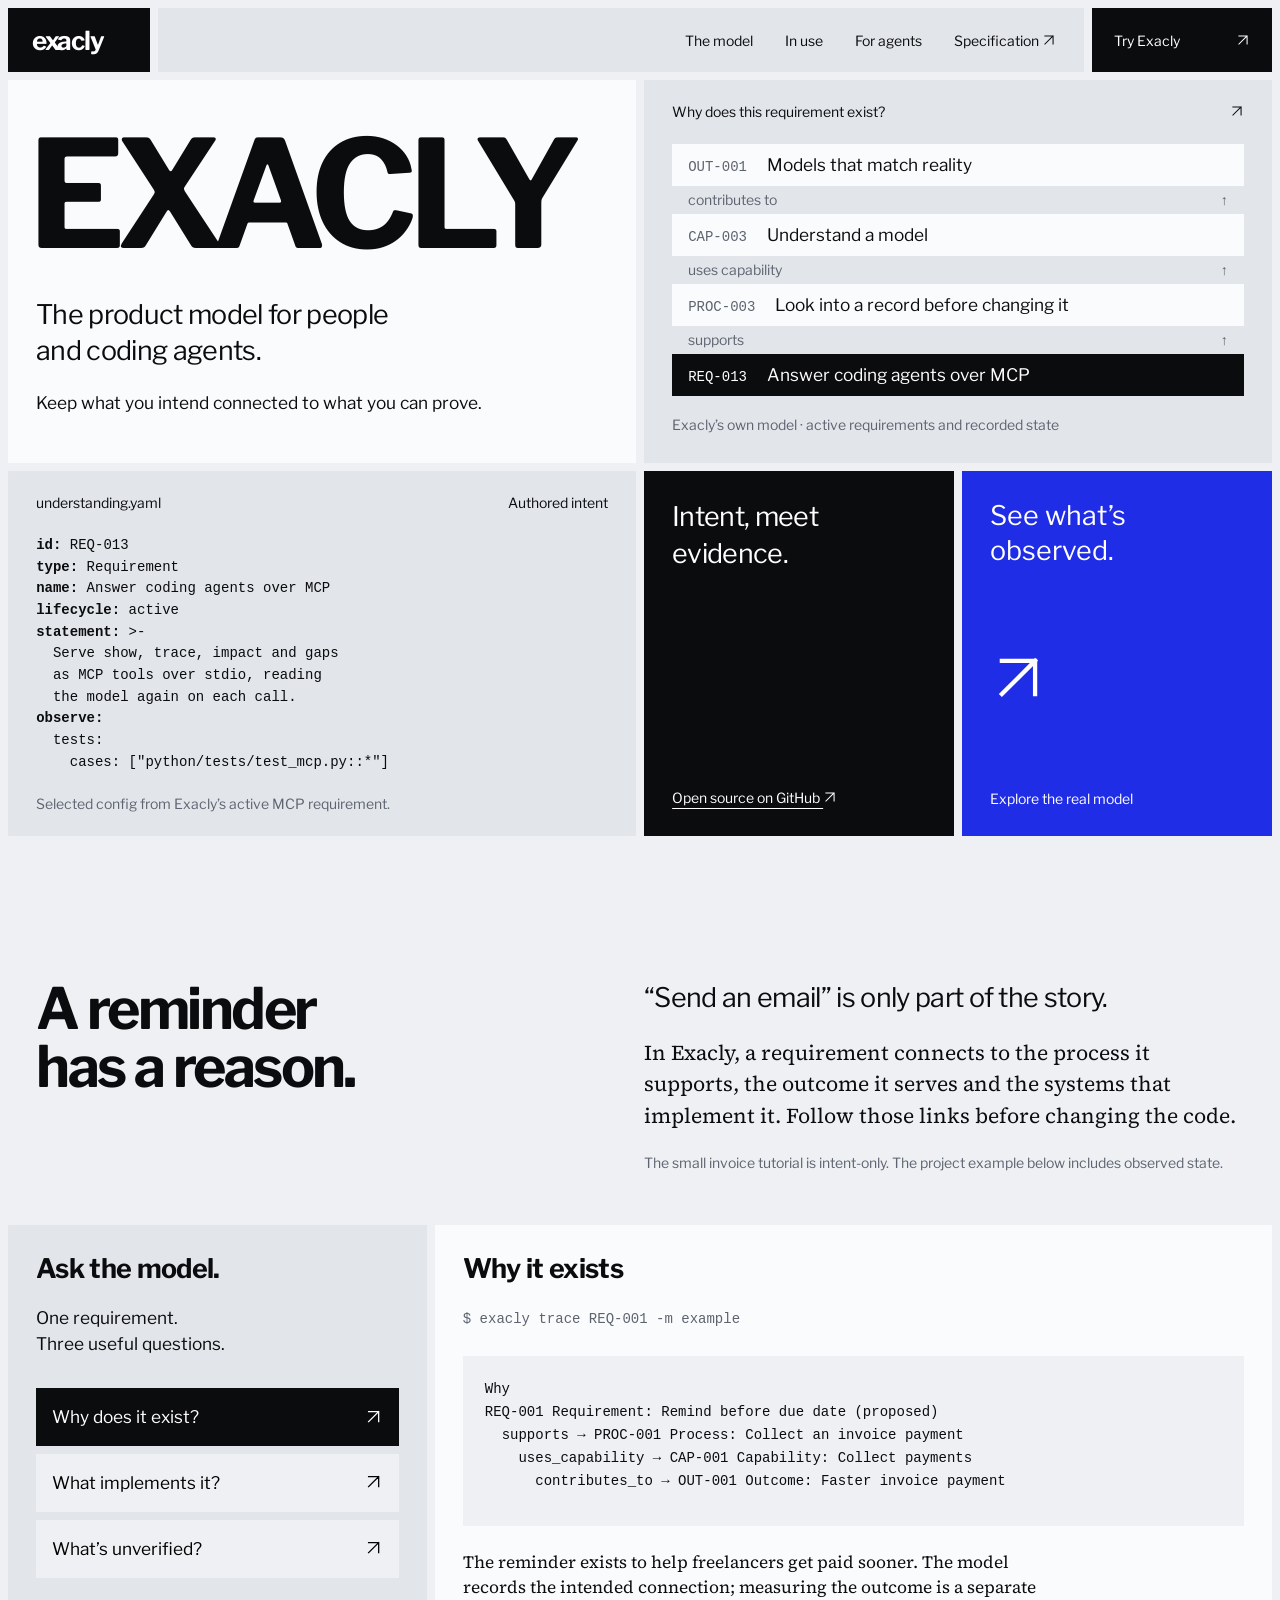
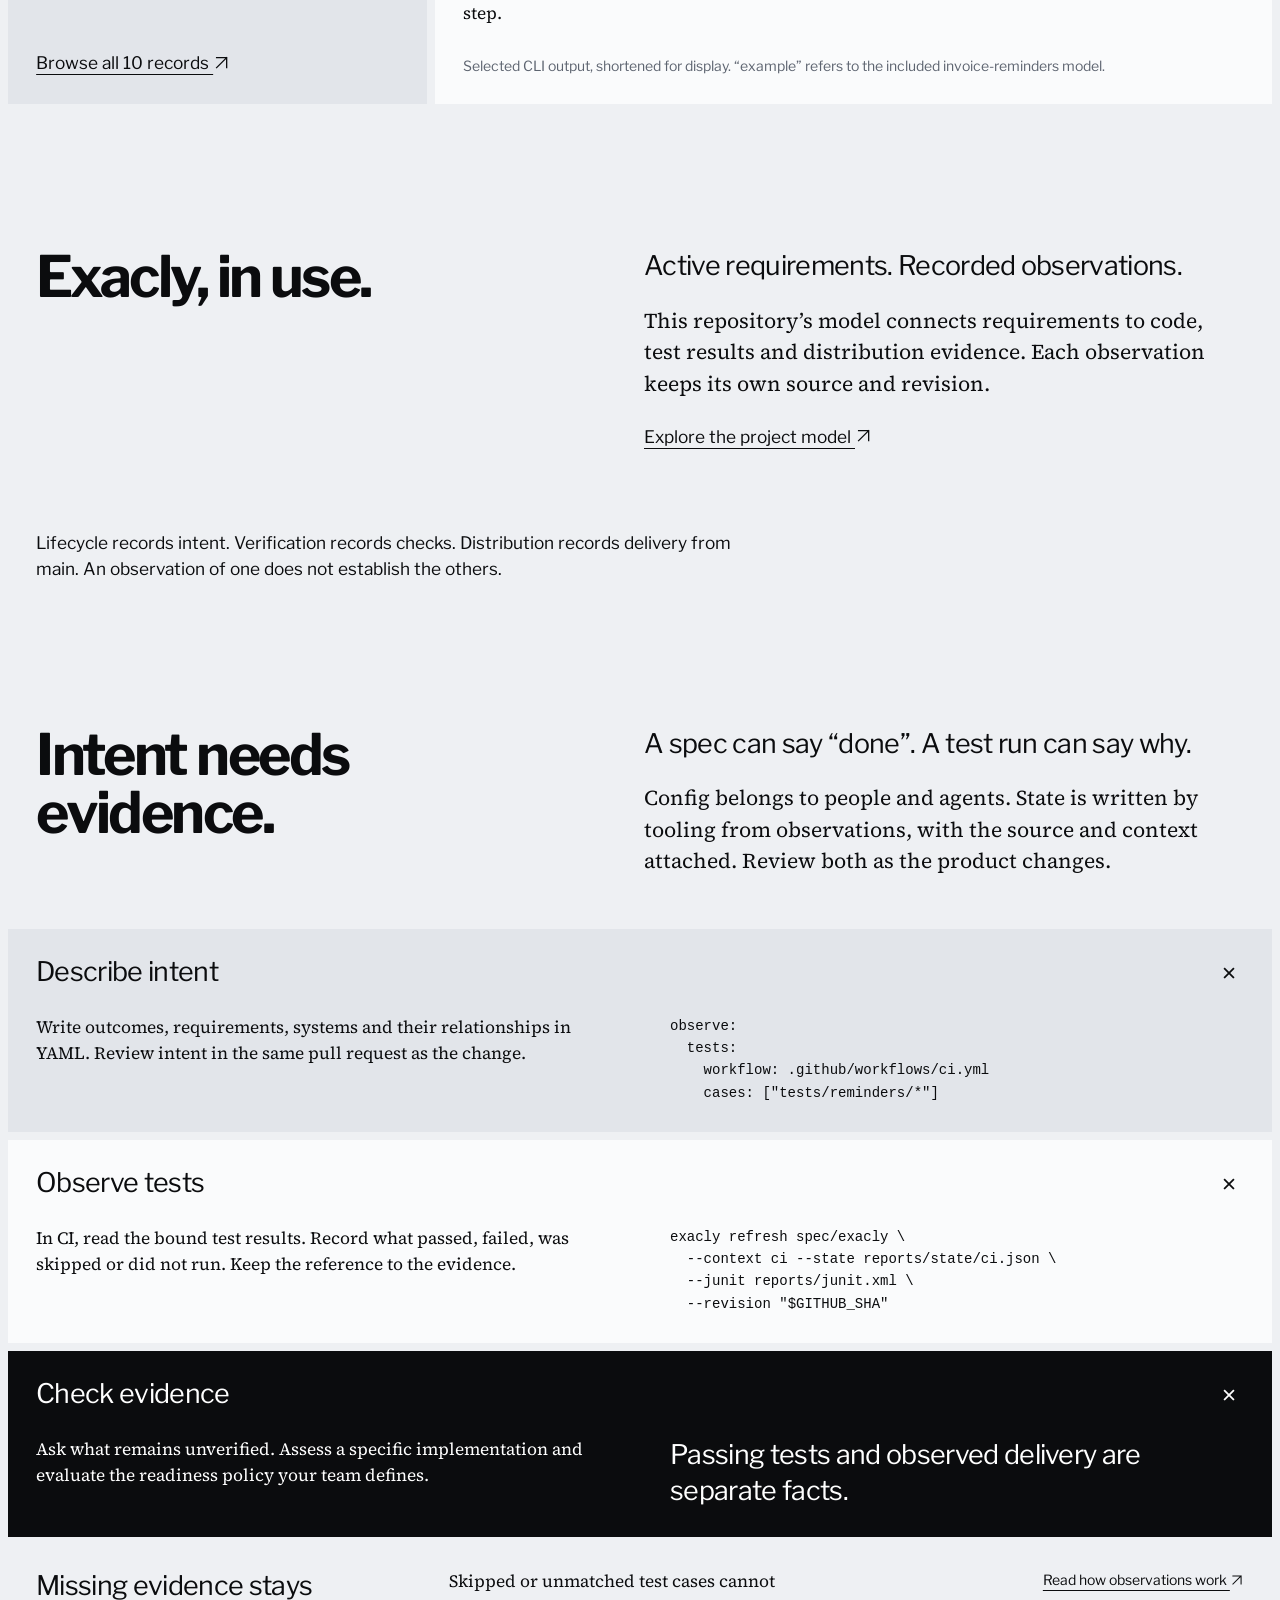
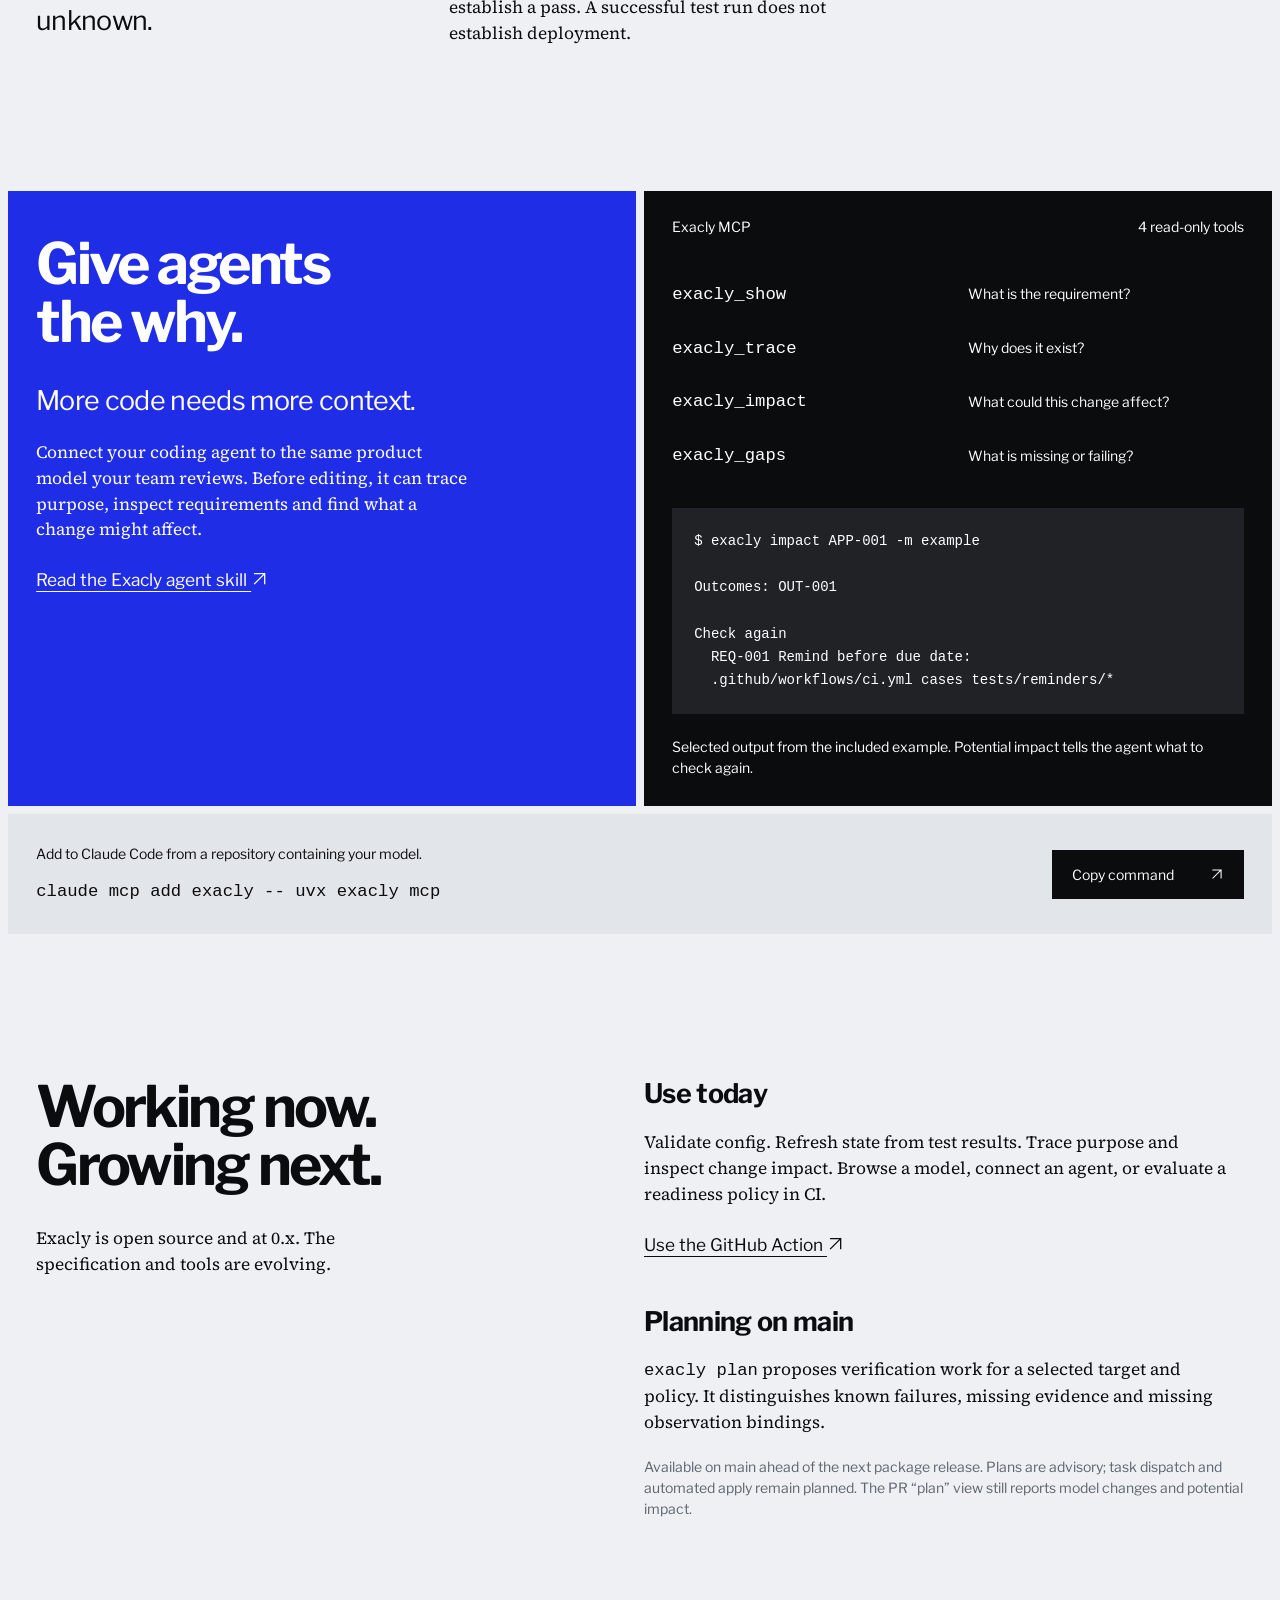
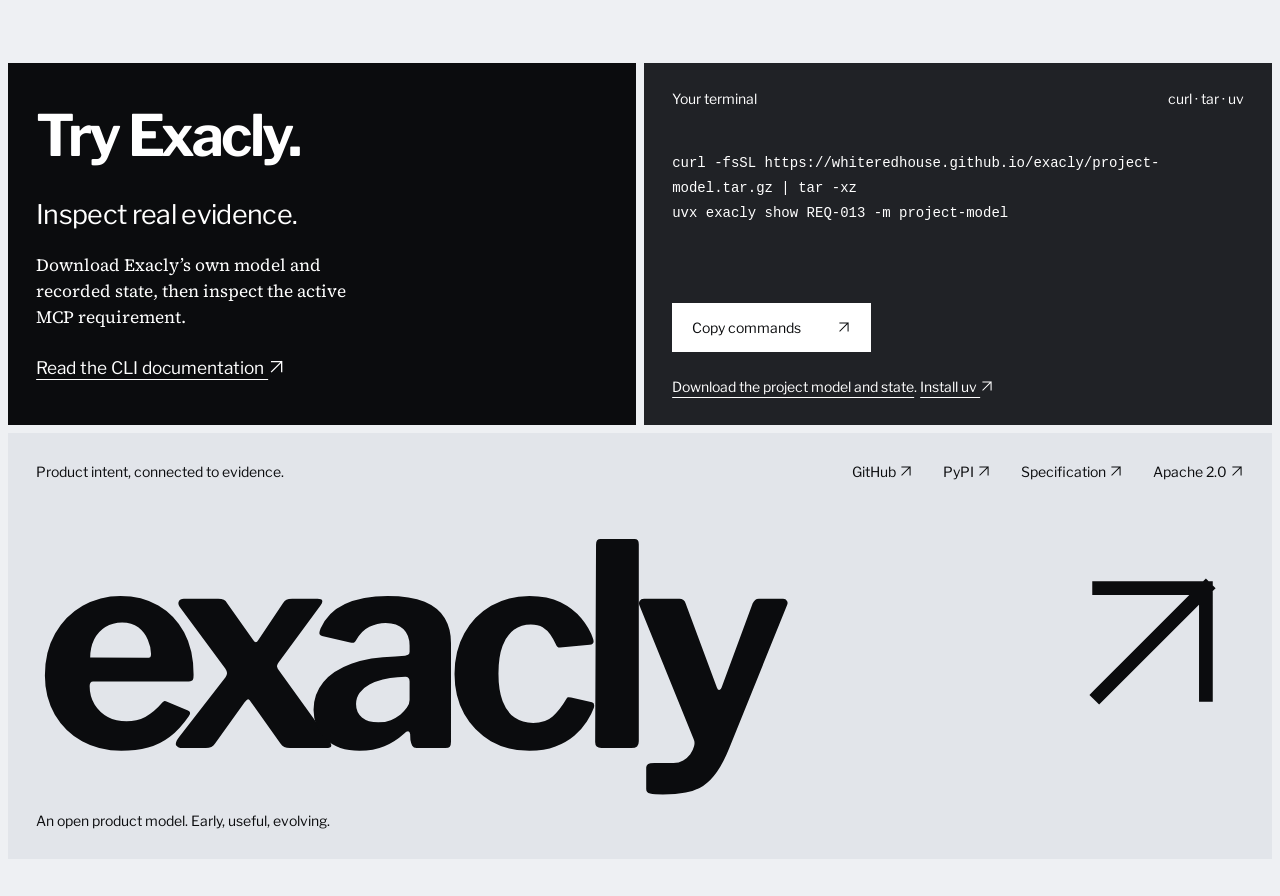
==== commit c083aa50: "Show active requirements and recorded evidence on the landing page" ====
--- a/docs/site/index.html
+++ b/docs/site/index.html
@@ -19,11 +19,11 @@
   <header class="site-header">
     <a class="wordmark" href="#main" aria-label="Exacly home">exacly</a>
     <nav class="desktop-nav" aria-label="Main navigation">
-      <a href="#model">The model</a><a href="#evidence">Evidence</a><a href="#agents">For agents</a><a href="https://github.com/whiteredhouse/exacly/tree/main/spec">Specification <svg class="arrow" aria-hidden="true" viewBox="0 0 24 24" fill="none"><path d="M5 19 19 5M5 5h14v14" stroke="currentColor" stroke-width="1.8" stroke-linecap="square"/></svg></a>
+      <a href="#model">The model</a><a href="#project">In use</a><a href="#agents">For agents</a><a href="https://github.com/whiteredhouse/exacly/tree/main/spec">Specification <svg class="arrow" aria-hidden="true" viewBox="0 0 24 24" fill="none"><path d="M5 19 19 5M5 5h14v14" stroke="currentColor" stroke-width="1.8" stroke-linecap="square"/></svg></a>
     </nav>
     <details class="mobile-nav">
       <summary>Menu <span aria-hidden="true">＋</span></summary>
-      <nav aria-label="Mobile navigation"><a href="#model">The model</a><a href="#evidence">Evidence</a><a href="#agents">For agents</a><a href="#start">Try Exacly</a><a href="https://github.com/whiteredhouse/exacly/tree/main/spec">Specification <svg class="arrow" aria-hidden="true" viewBox="0 0 24 24" fill="none"><path d="M5 19 19 5M5 5h14v14" stroke="currentColor" stroke-width="1.8" stroke-linecap="square"/></svg></a></nav>
+      <nav aria-label="Mobile navigation"><a href="#model">The model</a><a href="#project">In use</a><a href="#agents">For agents</a><a href="#start">Try Exacly</a><a href="https://github.com/whiteredhouse/exacly/tree/main/spec">Specification <svg class="arrow" aria-hidden="true" viewBox="0 0 24 24" fill="none"><path d="M5 19 19 5M5 5h14v14" stroke="currentColor" stroke-width="1.8" stroke-linecap="square"/></svg></a></nav>
     </details>
     <a class="header-action" href="#start">Try Exacly <span aria-hidden="true"><svg class="arrow" aria-hidden="true" viewBox="0 0 24 24" fill="none"><path d="M5 19 19 5M5 5h14v14" stroke="currentColor" stroke-width="1.8" stroke-linecap="square"/></svg></span></a>
   </header>
@@ -34,45 +34,46 @@
         <h1 id="hero-title">EXACLY</h1>
         <p class="lead">The product model for people<br class="desktop-break"> and coding agents.</p>
         <p>Keep what you intend connected to what you can prove.</p>
-        <a class="mobile-hero-action" href="#model">Explore the example <span aria-hidden="true"><svg class="arrow" aria-hidden="true" viewBox="0 0 24 24" fill="none"><path d="M5 19 19 5M5 5h14v14" stroke="currentColor" stroke-width="1.8" stroke-linecap="square"/></svg></span></a>
+        <a class="mobile-hero-action" href="#project">See the model in use <span aria-hidden="true"><svg class="arrow" aria-hidden="true" viewBox="0 0 24 24" fill="none"><path d="M5 19 19 5M5 5h14v14" stroke="currentColor" stroke-width="1.8" stroke-linecap="square"/></svg></span></a>
       </div>
       <div class="hero-trace tile" data-ui>
         <div class="fragment-heading"><span>Why does this requirement exist?</span><span aria-hidden="true"><svg class="arrow" aria-hidden="true" viewBox="0 0 24 24" fill="none"><path d="M5 19 19 5M5 5h14v14" stroke="currentColor" stroke-width="1.8" stroke-linecap="square"/></svg></span></div>
         <div class="trace-graphic">
-          <div class="trace-node"><code>OUT-001</code><span>Faster invoice payment</span></div>
+          <div class="trace-node"><code>OUT-001</code><span>Models that match reality</span></div>
           <p class="trace-link">contributes to <span aria-hidden="true">↑</span></p>
-          <div class="trace-node"><code>CAP-001</code><span>Collect payments</span></div>
+          <div class="trace-node"><code>CAP-003</code><span>Understand a model</span></div>
           <p class="trace-link">uses capability <span aria-hidden="true">↑</span></p>
-          <div class="trace-node"><code>PROC-001</code><span>Collect an invoice payment</span></div>
+          <div class="trace-node"><code>PROC-003</code><span>Look into a record before changing it</span></div>
           <p class="trace-link">supports <span aria-hidden="true">↑</span></p>
-          <div class="trace-node selected"><code>REQ-001</code><span>Remind before due date</span></div>
+          <div class="trace-node selected"><code>REQ-013</code><span>Answer coding agents over MCP</span></div>
         </div>
-        <p class="fragment-note">The invoice-reminders example · all records proposed</p>
+        <p class="fragment-note">Exacly’s own model · active requirements and recorded state</p>
       </div>
       <div class="hero-config tile" data-ui>
-        <div class="fragment-heading"><span>billing.yaml</span><span>Authored intent</span></div>
-        <pre><code><span class="syntax-key">id:</span> REQ-001
+        <div class="fragment-heading"><span>understanding.yaml</span><span>Authored intent</span></div>
+        <pre><code><span class="syntax-key">id:</span> REQ-013
 <span class="syntax-key">type:</span> Requirement
-<span class="syntax-key">name:</span> Remind before due date
+<span class="syntax-key">name:</span> Answer coding agents over MCP
+<span class="syntax-key">lifecycle:</span> active
 <span class="syntax-key">statement:</span> &gt;-
-  Send one reminder three days before
-  the due date if the invoice remains
-  unpaid and the customer can receive email.
+  Serve show, trace, impact and gaps
+  as MCP tools over stdio, reading
+  the model again on each call.
 <span class="syntax-key">observe:</span>
   tests:
-    cases: ["tests/reminders/*"]</code></pre>
-        <p class="fragment-note">A requirement. A reason. A way to check.</p>
+    cases: ["python/tests/test_mcp.py::*"]</code></pre>
+        <p class="fragment-note">Selected config from Exacly’s active MCP requirement.</p>
       </div>
       <div class="hero-close board">
         <div class="hero-statement tile"><p>Intent, meet evidence.</p><a href="https://github.com/whiteredhouse/exacly">Open source on GitHub <span aria-hidden="true"><svg class="arrow" aria-hidden="true" viewBox="0 0 24 24" fill="none"><path d="M5 19 19 5M5 5h14v14" stroke="currentColor" stroke-width="1.8" stroke-linecap="square"/></svg></span></a></div>
-        <a class="hero-cta tile" href="#model"><span>Follow one<br>requirement.</span><span class="big-arrow" aria-hidden="true"><svg class="arrow" aria-hidden="true" viewBox="0 0 24 24" fill="none"><path d="M5 19 19 5M5 5h14v14" stroke="currentColor" stroke-width="1.8" stroke-linecap="square"/></svg></span><span class="cta-caption">Explore the example</span></a>
+        <a class="hero-cta tile" href="#project"><span>See what’s<br>observed.</span><span class="big-arrow" aria-hidden="true"><svg class="arrow" aria-hidden="true" viewBox="0 0 24 24" fill="none"><path d="M5 19 19 5M5 5h14v14" stroke="currentColor" stroke-width="1.8" stroke-linecap="square"/></svg></span><span class="cta-caption">Explore the real model</span></a>
       </div>
     </section>
 
     <section id="model" class="model-section section-space" aria-labelledby="model-title">
       <div class="section-intro">
         <h2 id="model-title" data-enter>A reminder<br>has a reason.</h2>
-        <div data-enter><p class="lead">“Send an email” is only part of the story.</p><p>In Exacly, a requirement connects to the process it supports, the outcome it serves and the systems that implement it. Follow those links before changing the code.</p><p class="small">This fictional billing example is included in the specification.</p></div>
+        <div data-enter><p class="lead">“Send an email” is only part of the story.</p><p>In Exacly, a requirement connects to the process it supports, the outcome it serves and the systems that implement it. Follow those links before changing the code.</p><p class="small">The small invoice tutorial is intent-only. The project example below includes observed state.</p></div>
       </div>
       <div class="question-board board" data-enter>
         <div class="question-choices tile">
@@ -127,6 +128,17 @@
       </div>
     </section>
 
+    <section id="project" class="project-section section-space" aria-labelledby="project-title">
+      <div class="section-intro">
+        <h2 id="project-title" data-enter>Exacly, in use.</h2>
+        <div data-enter><p class="lead">Active requirements. Recorded observations.</p><p>This repository’s model connects requirements to code, test results and distribution evidence. Each observation keeps its own source and revision.</p><a class="text-link" href="./project/">Explore the project model <svg class="arrow" aria-hidden="true" viewBox="0 0 24 24" fill="none"><path d="M5 19 19 5M5 5h14v14" stroke="currentColor" stroke-width="1.8" stroke-linecap="square"/></svg></a></div>
+      </div>
+      <div id="project-evidence" class="project-evidence board">
+        <!-- PROJECT_EVIDENCE -->
+      </div>
+      <p class="project-explanation" data-enter>Lifecycle records intent. Verification records checks. Distribution records delivery from main. An observation of one does not establish the others.</p>
+    </section>
+
     <section id="evidence" class="evidence-section section-space" aria-labelledby="evidence-title">
       <div class="section-intro">
         <h2 id="evidence-title" data-enter>Intent needs<br>evidence.</h2>
@@ -169,9 +181,9 @@
     </section>
 
     <section id="start" class="start-section section-space" aria-labelledby="start-title">
-      <div class="start-heading tile"><h2 id="start-title" data-enter>Try Exacly.</h2><p class="lead" data-enter>Ask why it exists.</p><p data-enter>Download the invoice-reminder model, then trace one requirement to the outcome it supports.</p><a class="text-link" href="https://github.com/whiteredhouse/exacly/blob/main/python/README.md" data-enter>Read the CLI documentation <svg class="arrow" aria-hidden="true" viewBox="0 0 24 24" fill="none"><path d="M5 19 19 5M5 5h14v14" stroke="currentColor" stroke-width="1.8" stroke-linecap="square"/></svg></a></div>
-      <div class="start-commands tile" data-ui data-enter><div class="fragment-heading"><span>Your terminal</span><span>curl · uv</span></div><pre><code id="start-command">curl -fLO "https://whiteredhouse.github.io/exacly/example/{model,billing}.yaml"
-uvx exacly trace REQ-001 -m model.yaml -m billing.yaml</code></pre><button class="copy-button" type="button" data-copy="start-command" hidden>Copy commands <span aria-hidden="true"><svg class="arrow" aria-hidden="true" viewBox="0 0 24 24" fill="none"><path d="M5 19 19 5M5 5h14v14" stroke="currentColor" stroke-width="1.8" stroke-linecap="square"/></svg></span></button><p class="fragment-note"><a href="./example/model.yaml" download>Model boundary</a> · <a href="./example/billing.yaml" download>Records and relationships</a>. <a href="https://docs.astral.sh/uv/getting-started/installation/">Install uv <svg class="arrow" aria-hidden="true" viewBox="0 0 24 24" fill="none"><path d="M5 19 19 5M5 5h14v14" stroke="currentColor" stroke-width="1.8" stroke-linecap="square"/></svg></a></p></div>
+      <div class="start-heading tile"><h2 id="start-title" data-enter>Try Exacly.</h2><p class="lead" data-enter>Inspect real evidence.</p><p data-enter>Download Exacly’s own model and recorded state, then inspect the active MCP requirement.</p><a class="text-link" href="https://github.com/whiteredhouse/exacly/blob/main/python/README.md" data-enter>Read the CLI documentation <svg class="arrow" aria-hidden="true" viewBox="0 0 24 24" fill="none"><path d="M5 19 19 5M5 5h14v14" stroke="currentColor" stroke-width="1.8" stroke-linecap="square"/></svg></a></div>
+      <div class="start-commands tile" data-ui data-enter><div class="fragment-heading"><span>Your terminal</span><span>curl · tar · uv</span></div><pre><code id="start-command">curl -fsSL https://whiteredhouse.github.io/exacly/project-model.tar.gz | tar -xz
+uvx exacly show REQ-013 -m project-model</code></pre><button class="copy-button" type="button" data-copy="start-command" hidden>Copy commands <span aria-hidden="true"><svg class="arrow" aria-hidden="true" viewBox="0 0 24 24" fill="none"><path d="M5 19 19 5M5 5h14v14" stroke="currentColor" stroke-width="1.8" stroke-linecap="square"/></svg></span></button><p class="fragment-note"><a href="./project-model.tar.gz" download>Download the project model and state</a>. <a href="https://docs.astral.sh/uv/getting-started/installation/">Install uv <svg class="arrow" aria-hidden="true" viewBox="0 0 24 24" fill="none"><path d="M5 19 19 5M5 5h14v14" stroke="currentColor" stroke-width="1.8" stroke-linecap="square"/></svg></a></p></div>
     </section>
   </main>
 
--- a/docs/site/style.css
+++ b/docs/site/style.css
@@ -1185,3 +1185,97 @@
   @keyframes trace-arrive { from { opacity: .4; transform: translateX(-24px); } to { opacity: 1; transform: translateX(0); } }
 }
 .evidence-step summary { grid-template-columns: 1fr auto; }
+
+.project-evidence {
+  grid-template-columns: 1fr 1fr;
+}
+.project-record {
+  padding: var(--pad);
+  background: var(--paper);
+  min-width: 0;
+}
+.project-record:nth-child(2) {
+  background: var(--surface);
+}
+.project-record-title {
+  font-size: var(--lead);
+  line-height: 1.25;
+  letter-spacing: -.025em;
+}
+.project-record-title code {
+  font-family: inherit;
+  font-size: inherit;
+  letter-spacing: inherit;
+}
+.project-statuses {
+  display: grid;
+  gap: 10px;
+  margin-top: 24px;
+}
+.project-statuses > div {
+  display: flex;
+  justify-content: space-between;
+  gap: 20px;
+}
+.project-statuses dd {
+  font-weight: 700;
+}
+.project-observation {
+  margin-top: 26px;
+  padding: 18px;
+  background: var(--bg);
+  font-size: var(--small);
+}
+.project-observation p + p {
+  margin-top: 10px;
+}
+.project-observation code,
+.project-state-note code {
+  overflow-wrap: anywhere;
+}
+.project-record .text-link {
+  font-size: var(--small);
+}
+.project-state-note {
+  grid-column: 1 / -1;
+  max-width: none;
+  padding: 20px var(--pad);
+  background: var(--surface);
+  font-size: var(--small);
+  overflow-wrap: anywhere;
+}
+.project-explanation {
+  margin: 28px var(--pad) 0;
+  max-width: 60ch;
+  font-size: var(--body);
+}
+@media (max-width: 700px) {
+  .project-evidence {
+    grid-template-columns: 1fr;
+  }
+  .project-record-title {
+    font-size: var(--body);
+  }
+  .project-observation {
+    padding: 16px;
+  }
+}
+
+.project-observation summary {
+  cursor: pointer;
+}
+.project-receipt {
+  margin-top: 12px;
+}
+.project-receipt > summary {
+  text-decoration: underline;
+  text-underline-offset: 4px;
+}
+.project-receipt[open] > summary {
+  margin-bottom: 12px;
+}
+@media (min-width: 701px) and (max-width: 1100px) {
+  .footer-name {
+    margin-top: 64px;
+  }
+}
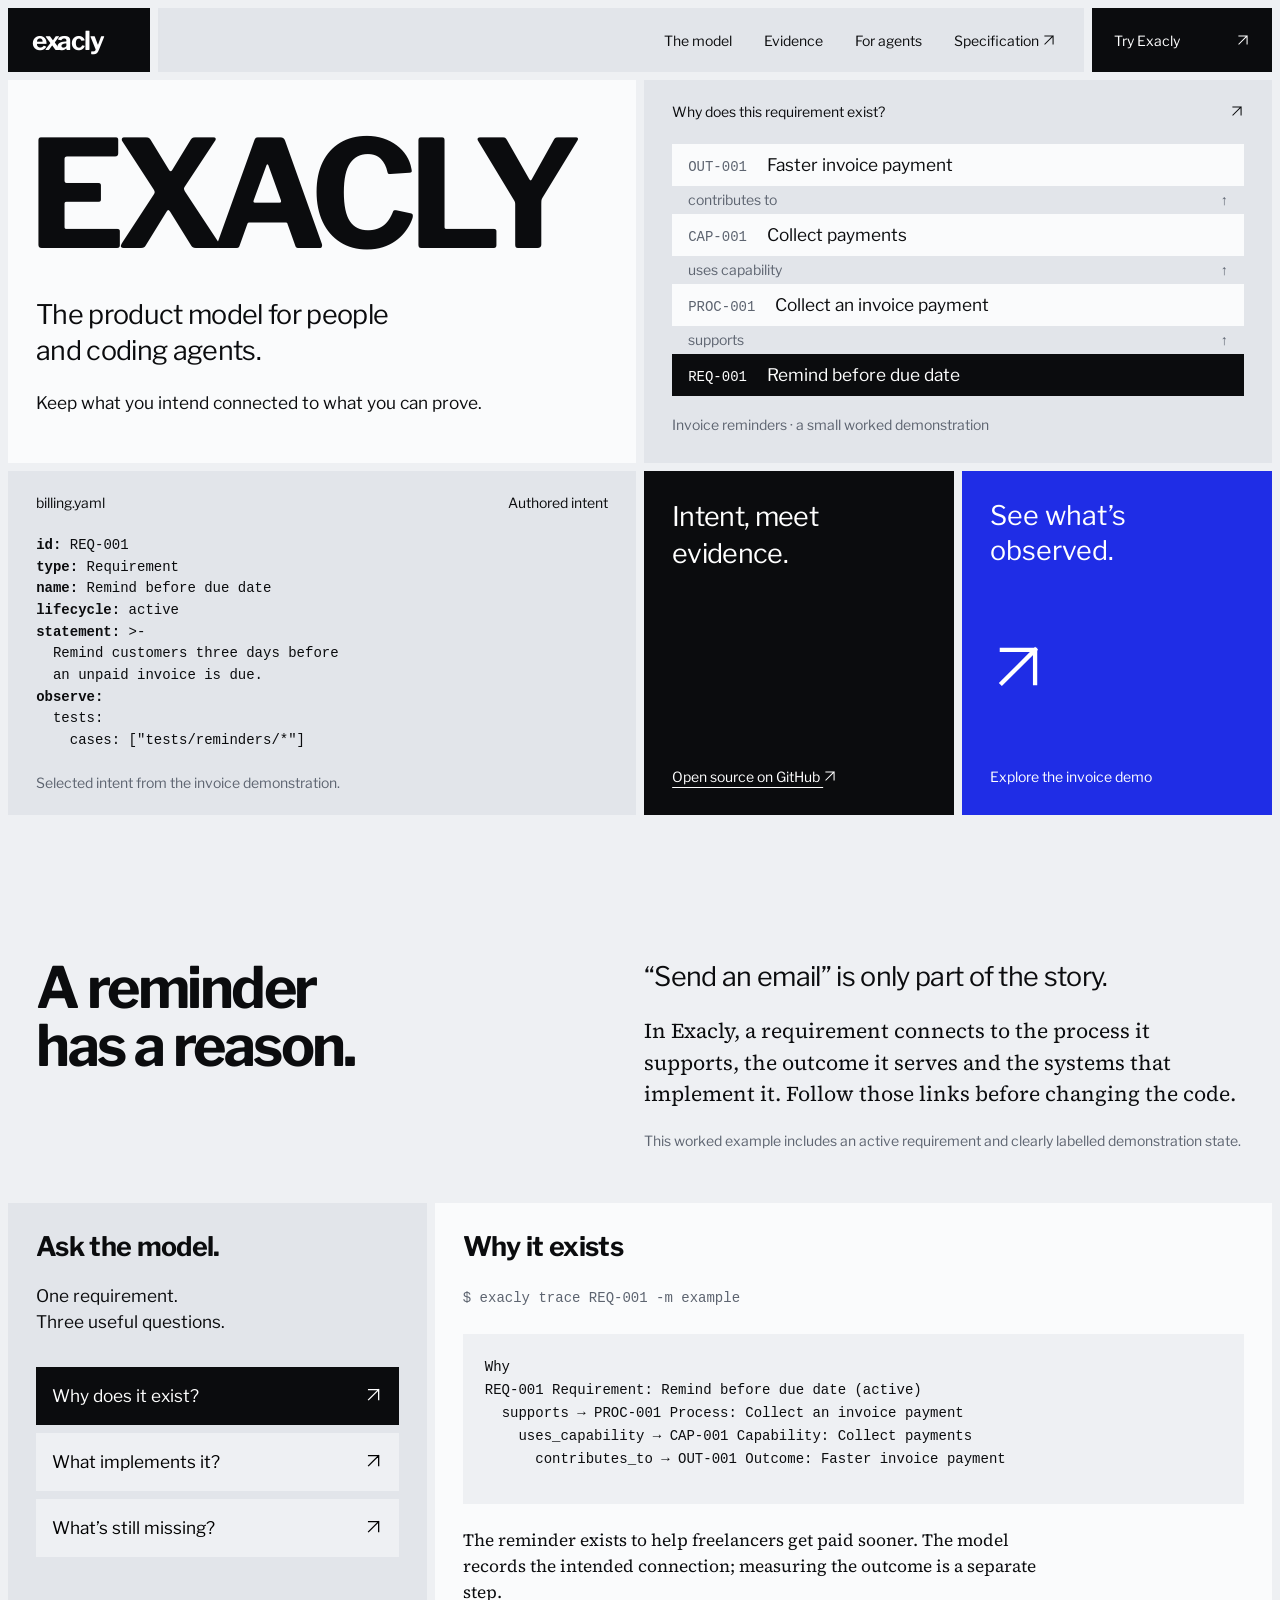
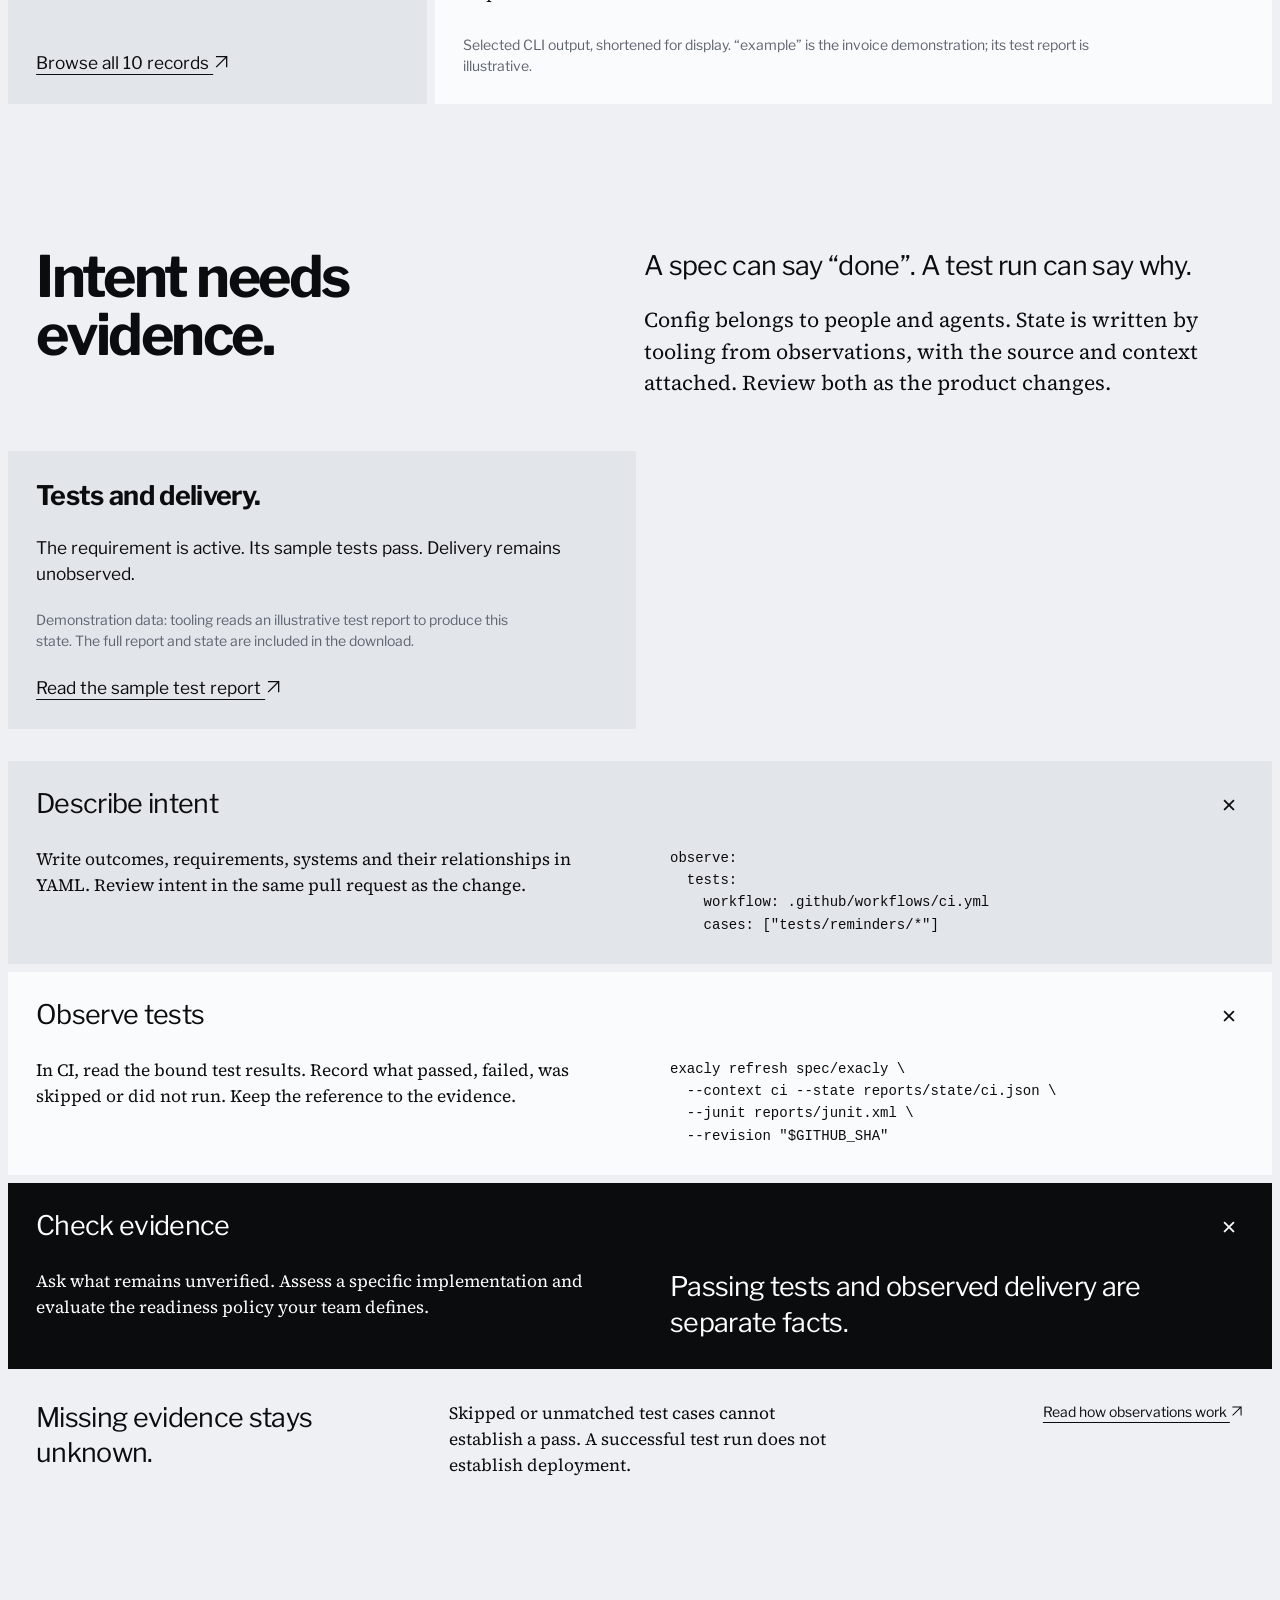
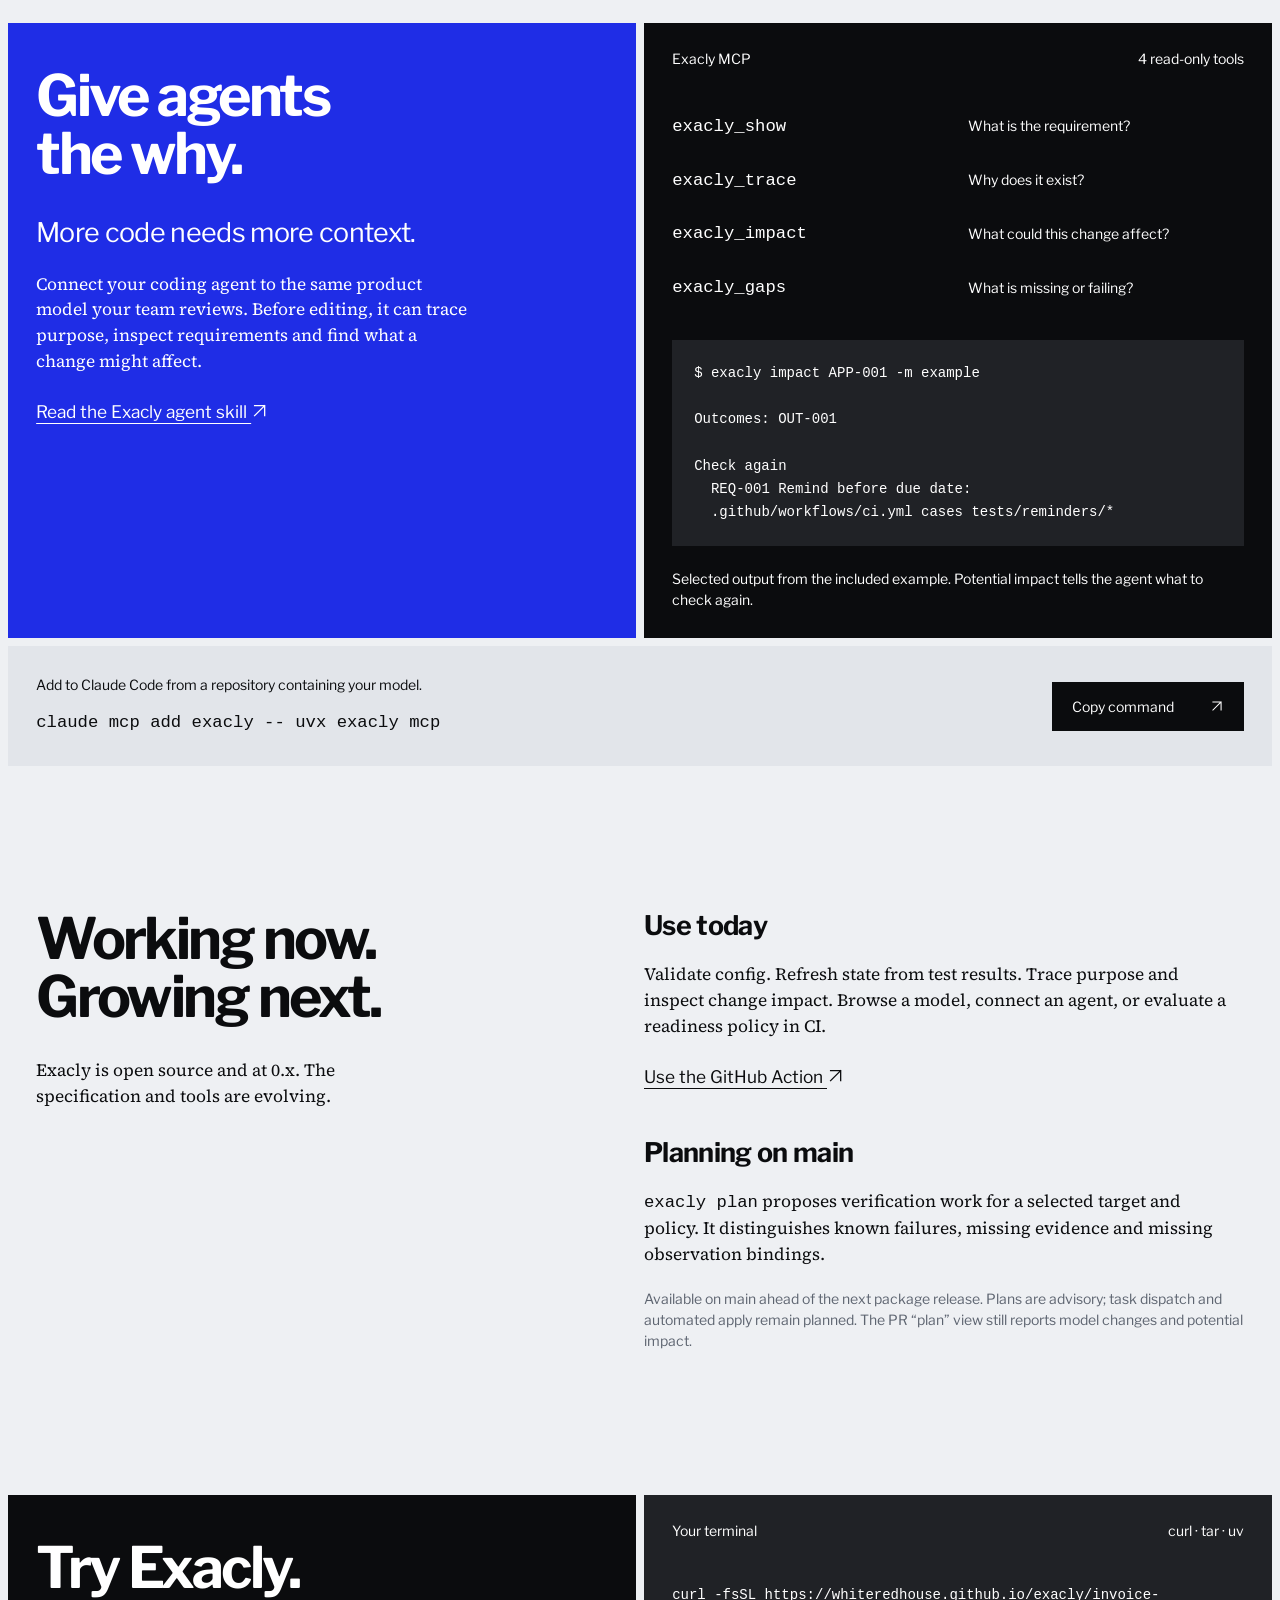
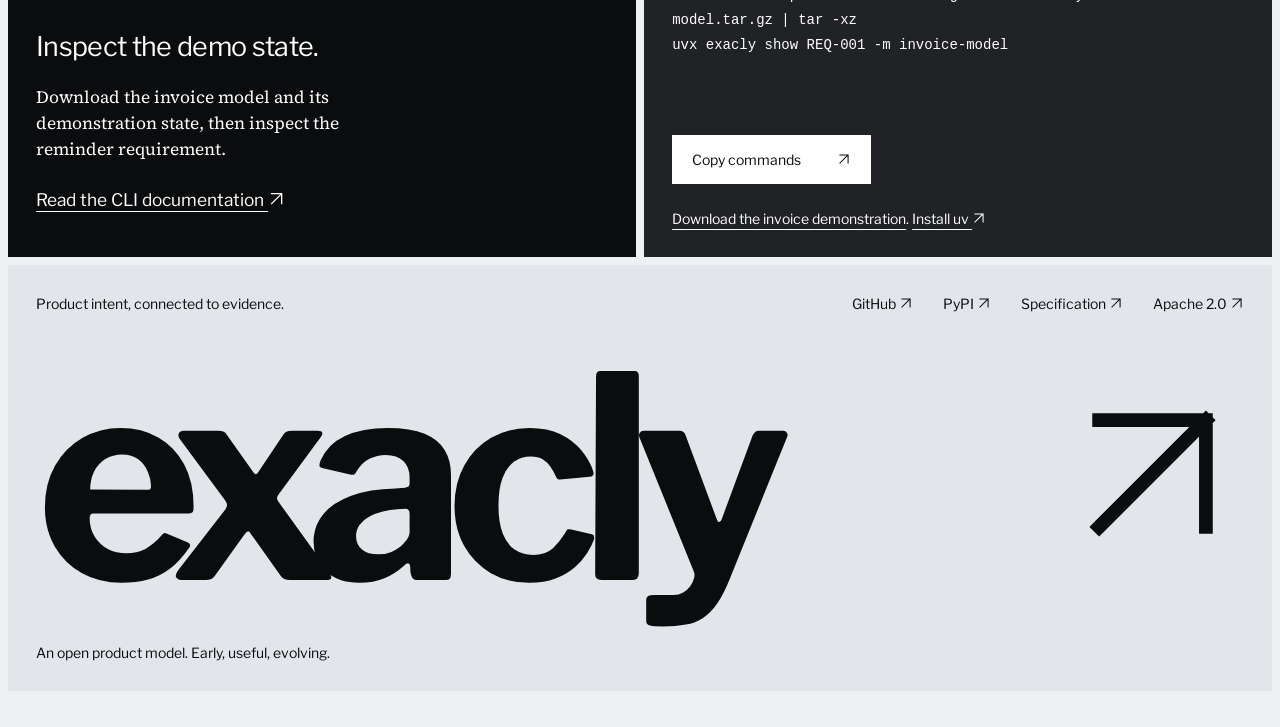
==== commit 45fd20af: "Lead with a small invoice demo and link real project state from README" ====
--- a/docs/site/index.html
+++ b/docs/site/index.html
@@ -19,11 +19,11 @@
   <header class="site-header">
     <a class="wordmark" href="#main" aria-label="Exacly home">exacly</a>
     <nav class="desktop-nav" aria-label="Main navigation">
-      <a href="#model">The model</a><a href="#project">In use</a><a href="#agents">For agents</a><a href="https://github.com/whiteredhouse/exacly/tree/main/spec">Specification <svg class="arrow" aria-hidden="true" viewBox="0 0 24 24" fill="none"><path d="M5 19 19 5M5 5h14v14" stroke="currentColor" stroke-width="1.8" stroke-linecap="square"/></svg></a>
+      <a href="#model">The model</a><a href="#evidence">Evidence</a><a href="#agents">For agents</a><a href="https://github.com/whiteredhouse/exacly/tree/main/spec">Specification <svg class="arrow" aria-hidden="true" viewBox="0 0 24 24" fill="none"><path d="M5 19 19 5M5 5h14v14" stroke="currentColor" stroke-width="1.8" stroke-linecap="square"/></svg></a>
     </nav>
     <details class="mobile-nav">
       <summary>Menu <span aria-hidden="true">＋</span></summary>
-      <nav aria-label="Mobile navigation"><a href="#model">The model</a><a href="#project">In use</a><a href="#agents">For agents</a><a href="#start">Try Exacly</a><a href="https://github.com/whiteredhouse/exacly/tree/main/spec">Specification <svg class="arrow" aria-hidden="true" viewBox="0 0 24 24" fill="none"><path d="M5 19 19 5M5 5h14v14" stroke="currentColor" stroke-width="1.8" stroke-linecap="square"/></svg></a></nav>
+      <nav aria-label="Mobile navigation"><a href="#model">The model</a><a href="#evidence">Evidence</a><a href="#agents">For agents</a><a href="#start">Try Exacly</a><a href="https://github.com/whiteredhouse/exacly/tree/main/spec">Specification <svg class="arrow" aria-hidden="true" viewBox="0 0 24 24" fill="none"><path d="M5 19 19 5M5 5h14v14" stroke="currentColor" stroke-width="1.8" stroke-linecap="square"/></svg></a></nav>
     </details>
     <a class="header-action" href="#start">Try Exacly <span aria-hidden="true"><svg class="arrow" aria-hidden="true" viewBox="0 0 24 24" fill="none"><path d="M5 19 19 5M5 5h14v14" stroke="currentColor" stroke-width="1.8" stroke-linecap="square"/></svg></span></a>
   </header>
@@ -34,46 +34,45 @@
         <h1 id="hero-title">EXACLY</h1>
         <p class="lead">The product model for people<br class="desktop-break"> and coding agents.</p>
         <p>Keep what you intend connected to what you can prove.</p>
-        <a class="mobile-hero-action" href="#project">See the model in use <span aria-hidden="true"><svg class="arrow" aria-hidden="true" viewBox="0 0 24 24" fill="none"><path d="M5 19 19 5M5 5h14v14" stroke="currentColor" stroke-width="1.8" stroke-linecap="square"/></svg></span></a>
+        <a class="mobile-hero-action" href="#model">Explore the example <span aria-hidden="true"><svg class="arrow" aria-hidden="true" viewBox="0 0 24 24" fill="none"><path d="M5 19 19 5M5 5h14v14" stroke="currentColor" stroke-width="1.8" stroke-linecap="square"/></svg></span></a>
       </div>
       <div class="hero-trace tile" data-ui>
         <div class="fragment-heading"><span>Why does this requirement exist?</span><span aria-hidden="true"><svg class="arrow" aria-hidden="true" viewBox="0 0 24 24" fill="none"><path d="M5 19 19 5M5 5h14v14" stroke="currentColor" stroke-width="1.8" stroke-linecap="square"/></svg></span></div>
         <div class="trace-graphic">
-          <div class="trace-node"><code>OUT-001</code><span>Models that match reality</span></div>
+          <div class="trace-node"><code>OUT-001</code><span>Faster invoice payment</span></div>
           <p class="trace-link">contributes to <span aria-hidden="true">↑</span></p>
-          <div class="trace-node"><code>CAP-003</code><span>Understand a model</span></div>
+          <div class="trace-node"><code>CAP-001</code><span>Collect payments</span></div>
           <p class="trace-link">uses capability <span aria-hidden="true">↑</span></p>
-          <div class="trace-node"><code>PROC-003</code><span>Look into a record before changing it</span></div>
+          <div class="trace-node"><code>PROC-001</code><span>Collect an invoice payment</span></div>
           <p class="trace-link">supports <span aria-hidden="true">↑</span></p>
-          <div class="trace-node selected"><code>REQ-013</code><span>Answer coding agents over MCP</span></div>
+          <div class="trace-node selected"><code>REQ-001</code><span>Remind before due date</span></div>
         </div>
-        <p class="fragment-note">Exacly’s own model · active requirements and recorded state</p>
+        <p class="fragment-note">Invoice reminders · a small worked demonstration</p>
       </div>
       <div class="hero-config tile" data-ui>
-        <div class="fragment-heading"><span>understanding.yaml</span><span>Authored intent</span></div>
-        <pre><code><span class="syntax-key">id:</span> REQ-013
+        <div class="fragment-heading"><span>billing.yaml</span><span>Authored intent</span></div>
+        <pre><code><span class="syntax-key">id:</span> REQ-001
 <span class="syntax-key">type:</span> Requirement
-<span class="syntax-key">name:</span> Answer coding agents over MCP
+<span class="syntax-key">name:</span> Remind before due date
 <span class="syntax-key">lifecycle:</span> active
 <span class="syntax-key">statement:</span> &gt;-
-  Serve show, trace, impact and gaps
-  as MCP tools over stdio, reading
-  the model again on each call.
+  Remind customers three days before
+  an unpaid invoice is due.
 <span class="syntax-key">observe:</span>
   tests:
-    cases: ["python/tests/test_mcp.py::*"]</code></pre>
-        <p class="fragment-note">Selected config from Exacly’s active MCP requirement.</p>
+    cases: ["tests/reminders/*"]</code></pre>
+        <p class="fragment-note">Selected intent from the invoice demonstration.</p>
       </div>
       <div class="hero-close board">
         <div class="hero-statement tile"><p>Intent, meet evidence.</p><a href="https://github.com/whiteredhouse/exacly">Open source on GitHub <span aria-hidden="true"><svg class="arrow" aria-hidden="true" viewBox="0 0 24 24" fill="none"><path d="M5 19 19 5M5 5h14v14" stroke="currentColor" stroke-width="1.8" stroke-linecap="square"/></svg></span></a></div>
-        <a class="hero-cta tile" href="#project"><span>See what’s<br>observed.</span><span class="big-arrow" aria-hidden="true"><svg class="arrow" aria-hidden="true" viewBox="0 0 24 24" fill="none"><path d="M5 19 19 5M5 5h14v14" stroke="currentColor" stroke-width="1.8" stroke-linecap="square"/></svg></span><span class="cta-caption">Explore the real model</span></a>
+        <a class="hero-cta tile" href="#evidence"><span>See what’s<br>observed.</span><span class="big-arrow" aria-hidden="true"><svg class="arrow" aria-hidden="true" viewBox="0 0 24 24" fill="none"><path d="M5 19 19 5M5 5h14v14" stroke="currentColor" stroke-width="1.8" stroke-linecap="square"/></svg></span><span class="cta-caption">Explore the invoice demo</span></a>
       </div>
     </section>
 
     <section id="model" class="model-section section-space" aria-labelledby="model-title">
       <div class="section-intro">
         <h2 id="model-title" data-enter>A reminder<br>has a reason.</h2>
-        <div data-enter><p class="lead">“Send an email” is only part of the story.</p><p>In Exacly, a requirement connects to the process it supports, the outcome it serves and the systems that implement it. Follow those links before changing the code.</p><p class="small">The small invoice tutorial is intent-only. The project example below includes observed state.</p></div>
+        <div data-enter><p class="lead">“Send an email” is only part of the story.</p><p>In Exacly, a requirement connects to the process it supports, the outcome it serves and the systems that implement it. Follow those links before changing the code.</p><p class="small">This worked example includes an active requirement and clearly labelled demonstration state.</p></div>
       </div>
       <div class="question-board board" data-enter>
         <div class="question-choices tile">
@@ -82,7 +81,7 @@
           <div class="question-controls" hidden role="tablist" aria-label="Questions about the example">
             <button id="tab-why" type="button" role="tab" aria-selected="true" aria-controls="answer-why" data-question="why">Why does it exist? <span aria-hidden="true"><svg class="arrow" aria-hidden="true" viewBox="0 0 24 24" fill="none"><path d="M5 19 19 5M5 5h14v14" stroke="currentColor" stroke-width="1.8" stroke-linecap="square"/></svg></span></button>
             <button id="tab-how" type="button" role="tab" aria-selected="false" aria-controls="answer-how" tabindex="-1" data-question="how">What implements it? <span aria-hidden="true"><svg class="arrow" aria-hidden="true" viewBox="0 0 24 24" fill="none"><path d="M5 19 19 5M5 5h14v14" stroke="currentColor" stroke-width="1.8" stroke-linecap="square"/></svg></span></button>
-            <button id="tab-gaps" type="button" role="tab" aria-selected="false" aria-controls="answer-gaps" tabindex="-1" data-question="gaps">What’s unverified? <span aria-hidden="true"><svg class="arrow" aria-hidden="true" viewBox="0 0 24 24" fill="none"><path d="M5 19 19 5M5 5h14v14" stroke="currentColor" stroke-width="1.8" stroke-linecap="square"/></svg></span></button>
+            <button id="tab-gaps" type="button" role="tab" aria-selected="false" aria-controls="answer-gaps" tabindex="-1" data-question="gaps">What’s still missing? <span aria-hidden="true"><svg class="arrow" aria-hidden="true" viewBox="0 0 24 24" fill="none"><path d="M5 19 19 5M5 5h14v14" stroke="currentColor" stroke-width="1.8" stroke-linecap="square"/></svg></span></button>
           </div>
           <a class="text-link" href="./example/">Browse all 10 records <span aria-hidden="true"><svg class="arrow" aria-hidden="true" viewBox="0 0 24 24" fill="none"><path d="M5 19 19 5M5 5h14v14" stroke="currentColor" stroke-width="1.8" stroke-linecap="square"/></svg></span></a>
         </div>
@@ -91,7 +90,7 @@
             <h3 id="answer-why-title">Why it exists</h3>
             <pre class="command"><code>$ exacly trace REQ-001 -m example</code></pre>
             <pre class="answer-output"><code>Why
-REQ-001 Requirement: Remind before due date (proposed)
+REQ-001 Requirement: Remind before due date (active)
   supports → PROC-001 Process: Collect an invoice payment
     uses_capability → CAP-001 Capability: Collect payments
       contributes_to → OUT-001 Outcome: Faster invoice payment</code></pre>
@@ -101,7 +100,7 @@
             <h3 id="answer-how-title">What implements it</h3>
             <pre class="command"><code>$ exacly trace REQ-001 -m example</code></pre>
             <pre class="answer-output"><code>How
-REQ-001 Requirement: Remind before due date (proposed)
+REQ-001 Requirement: Remind before due date (active)
   implements ← APP-001 Application: Reminder service
     depends_on → INF-001 Infrastructure: Scheduler
     depends_on → INF-002 Infrastructure: Message queue
@@ -111,38 +110,35 @@
             <p>The reminder service implements the requirement. Its dependencies make the surrounding system visible before a change.</p>
           </article>
           <article id="answer-gaps" class="answer" aria-labelledby="answer-gaps-title">
-            <h3 id="answer-gaps-title">What’s unverified</h3>
+            <h3 id="answer-gaps-title">What’s still missing</h3>
             <pre class="command"><code>$ exacly gaps -m example</code></pre>
             <pre class="answer-output"><code>Result: conforms
-State: none
+State: demo
 
-Requirements not verified in any context (1)
-  REQ-001 Requirement: Remind before due date (proposed)
+Requirements not verified in any context (0)
 
 Requirements not released in any context (1)
-  REQ-001 Requirement: Remind before due date (proposed)</code></pre>
-            <p>The config is valid. No tests or release have been observed. Exacly keeps that uncertainty visible.</p>
+  REQ-001 Requirement: Remind before due date (active)</code></pre>
+            <p>The sample test report verifies the requirement in the demo context. Delivery has no recorded observation, so that gap stays visible.</p>
           </article>
-          <p class="fragment-note">Selected CLI output, shortened for display. “example” refers to the included invoice-reminders model.</p>
+          <p class="fragment-note">Selected CLI output, shortened for display. “example” is the invoice demonstration; its test report is illustrative.</p>
         </div>
       </div>
-    </section>
-
-    <section id="project" class="project-section section-space" aria-labelledby="project-title">
-      <div class="section-intro">
-        <h2 id="project-title" data-enter>Exacly, in use.</h2>
-        <div data-enter><p class="lead">Active requirements. Recorded observations.</p><p>This repository’s model connects requirements to code, test results and distribution evidence. Each observation keeps its own source and revision.</p><a class="text-link" href="./project/">Explore the project model <svg class="arrow" aria-hidden="true" viewBox="0 0 24 24" fill="none"><path d="M5 19 19 5M5 5h14v14" stroke="currentColor" stroke-width="1.8" stroke-linecap="square"/></svg></a></div>
-      </div>
-      <div id="project-evidence" class="project-evidence board">
-        <!-- PROJECT_EVIDENCE -->
-      </div>
-      <p class="project-explanation" data-enter>Lifecycle records intent. Verification records checks. Distribution records delivery from main. An observation of one does not establish the others.</p>
     </section>
 
     <section id="evidence" class="evidence-section section-space" aria-labelledby="evidence-title">
       <div class="section-intro">
         <h2 id="evidence-title" data-enter>Intent needs<br>evidence.</h2>
         <div data-enter><p class="lead">A spec can say “done”. A test run can say why.</p><p>Config belongs to people and agents. State is written by tooling from observations, with the source and context attached. Review both as the product changes.</p></div>
+      </div>
+      <div id="demo-evidence" class="demo-evidence board">
+        <!-- DEMO_EVIDENCE -->
+        <div class="demo-explanation tile">
+          <h3>Tests and delivery.</h3>
+          <p>The requirement is active. Its sample tests pass. Delivery remains unobserved.</p>
+          <p class="small">Demonstration data: tooling reads an illustrative test report to produce this state. The full report and state are included in the download.</p>
+          <a class="text-link" href="./example/sample-junit.xml">Read the sample test report <svg class="arrow" aria-hidden="true" viewBox="0 0 24 24" fill="none"><path d="M5 19 19 5M5 5h14v14" stroke="currentColor" stroke-width="1.8" stroke-linecap="square"/></svg></a>
+        </div>
       </div>
       <div class="evidence-board board">
         <details class="evidence-step tile" open data-enter><summary>Describe intent<span aria-hidden="true">＋</span></summary><div><p>Write outcomes, requirements, systems and their relationships in YAML. Review intent in the same pull request as the change.</p><pre data-ui><code>observe:
@@ -181,9 +177,9 @@
     </section>
 
     <section id="start" class="start-section section-space" aria-labelledby="start-title">
-      <div class="start-heading tile"><h2 id="start-title" data-enter>Try Exacly.</h2><p class="lead" data-enter>Inspect real evidence.</p><p data-enter>Download Exacly’s own model and recorded state, then inspect the active MCP requirement.</p><a class="text-link" href="https://github.com/whiteredhouse/exacly/blob/main/python/README.md" data-enter>Read the CLI documentation <svg class="arrow" aria-hidden="true" viewBox="0 0 24 24" fill="none"><path d="M5 19 19 5M5 5h14v14" stroke="currentColor" stroke-width="1.8" stroke-linecap="square"/></svg></a></div>
-      <div class="start-commands tile" data-ui data-enter><div class="fragment-heading"><span>Your terminal</span><span>curl · tar · uv</span></div><pre><code id="start-command">curl -fsSL https://whiteredhouse.github.io/exacly/project-model.tar.gz | tar -xz
-uvx exacly show REQ-013 -m project-model</code></pre><button class="copy-button" type="button" data-copy="start-command" hidden>Copy commands <span aria-hidden="true"><svg class="arrow" aria-hidden="true" viewBox="0 0 24 24" fill="none"><path d="M5 19 19 5M5 5h14v14" stroke="currentColor" stroke-width="1.8" stroke-linecap="square"/></svg></span></button><p class="fragment-note"><a href="./project-model.tar.gz" download>Download the project model and state</a>. <a href="https://docs.astral.sh/uv/getting-started/installation/">Install uv <svg class="arrow" aria-hidden="true" viewBox="0 0 24 24" fill="none"><path d="M5 19 19 5M5 5h14v14" stroke="currentColor" stroke-width="1.8" stroke-linecap="square"/></svg></a></p></div>
+      <div class="start-heading tile"><h2 id="start-title" data-enter>Try Exacly.</h2><p class="lead" data-enter>Inspect the demo state.</p><p data-enter>Download the invoice model and its demonstration state, then inspect the reminder requirement.</p><a class="text-link" href="https://github.com/whiteredhouse/exacly/blob/main/python/README.md" data-enter>Read the CLI documentation <svg class="arrow" aria-hidden="true" viewBox="0 0 24 24" fill="none"><path d="M5 19 19 5M5 5h14v14" stroke="currentColor" stroke-width="1.8" stroke-linecap="square"/></svg></a></div>
+      <div class="start-commands tile" data-ui data-enter><div class="fragment-heading"><span>Your terminal</span><span>curl · tar · uv</span></div><pre><code id="start-command">curl -fsSL https://whiteredhouse.github.io/exacly/invoice-model.tar.gz | tar -xz
+uvx exacly show REQ-001 -m invoice-model</code></pre><button class="copy-button" type="button" data-copy="start-command" hidden>Copy commands <span aria-hidden="true"><svg class="arrow" aria-hidden="true" viewBox="0 0 24 24" fill="none"><path d="M5 19 19 5M5 5h14v14" stroke="currentColor" stroke-width="1.8" stroke-linecap="square"/></svg></span></button><p class="fragment-note"><a href="./invoice-model.tar.gz" download>Download the invoice demonstration</a>. <a href="https://docs.astral.sh/uv/getting-started/installation/">Install uv <svg class="arrow" aria-hidden="true" viewBox="0 0 24 24" fill="none"><path d="M5 19 19 5M5 5h14v14" stroke="currentColor" stroke-width="1.8" stroke-linecap="square"/></svg></a></p></div>
     </section>
   </main>
 
--- a/docs/site/style.css
+++ b/docs/site/style.css
@@ -1186,92 +1186,92 @@
 }
 .evidence-step summary { grid-template-columns: 1fr auto; }
 
-.project-evidence {
+.demo-evidence {
   grid-template-columns: 1fr 1fr;
 }
-.project-record {
+.demo-record {
   padding: var(--pad);
   background: var(--paper);
   min-width: 0;
 }
-.project-record:nth-child(2) {
-  background: var(--surface);
-}
-.project-record-title {
+.demo-record-title {
   font-size: var(--lead);
   line-height: 1.25;
   letter-spacing: -.025em;
 }
-.project-record-title code {
+.demo-record-title code {
   font-family: inherit;
   font-size: inherit;
   letter-spacing: inherit;
 }
-.project-statuses {
+.demo-statuses {
   display: grid;
   gap: 10px;
   margin-top: 24px;
 }
-.project-statuses > div {
+.demo-statuses > div {
   display: flex;
   justify-content: space-between;
   gap: 20px;
 }
-.project-statuses dd {
+.demo-statuses dd {
   font-weight: 700;
 }
-.project-observation {
+.demo-observation {
   margin-top: 26px;
   padding: 18px;
   background: var(--bg);
   font-size: var(--small);
 }
-.project-observation p + p {
+.demo-observation p + p {
   margin-top: 10px;
 }
-.project-observation code,
-.project-state-note code {
+.demo-observation code {
   overflow-wrap: anywhere;
 }
-.project-record .text-link {
+.demo-record .text-link {
   font-size: var(--small);
 }
-.project-state-note {
-  grid-column: 1 / -1;
-  max-width: none;
-  padding: 20px var(--pad);
+.demo-explanation {
   background: var(--surface);
+}
+.demo-explanation h3 {
+  font-size: var(--lead);
+  line-height: 1.25;
+}
+.demo-explanation p {
+  margin-top: 22px;
+  max-width: 48ch;
+}
+.demo-explanation .small {
   font-size: var(--small);
-  overflow-wrap: anywhere;
-}
-.project-explanation {
-  margin: 28px var(--pad) 0;
-  max-width: 60ch;
-  font-size: var(--body);
+}
+.demo-evidence {
+  margin-bottom: 32px;
 }
 @media (max-width: 700px) {
-  .project-evidence {
+  .demo-evidence {
     grid-template-columns: 1fr;
   }
-  .project-record-title {
+  .demo-record-title {
     font-size: var(--body);
   }
-  .project-observation {
+  .demo-observation {
     padding: 16px;
   }
 }
 
-.project-observation summary {
+.demo-observation summary {
   cursor: pointer;
 }
-.project-receipt {
+.demo-receipt {
   margin-top: 12px;
 }
-.project-receipt > summary {
+.demo-receipt > summary {
   text-decoration: underline;
   text-underline-offset: 4px;
 }
-.project-receipt[open] > summary {
+.demo-receipt[open] > summary {
   margin-bottom: 12px;
 }
 @media (min-width: 701px) and (max-width: 1100px) {
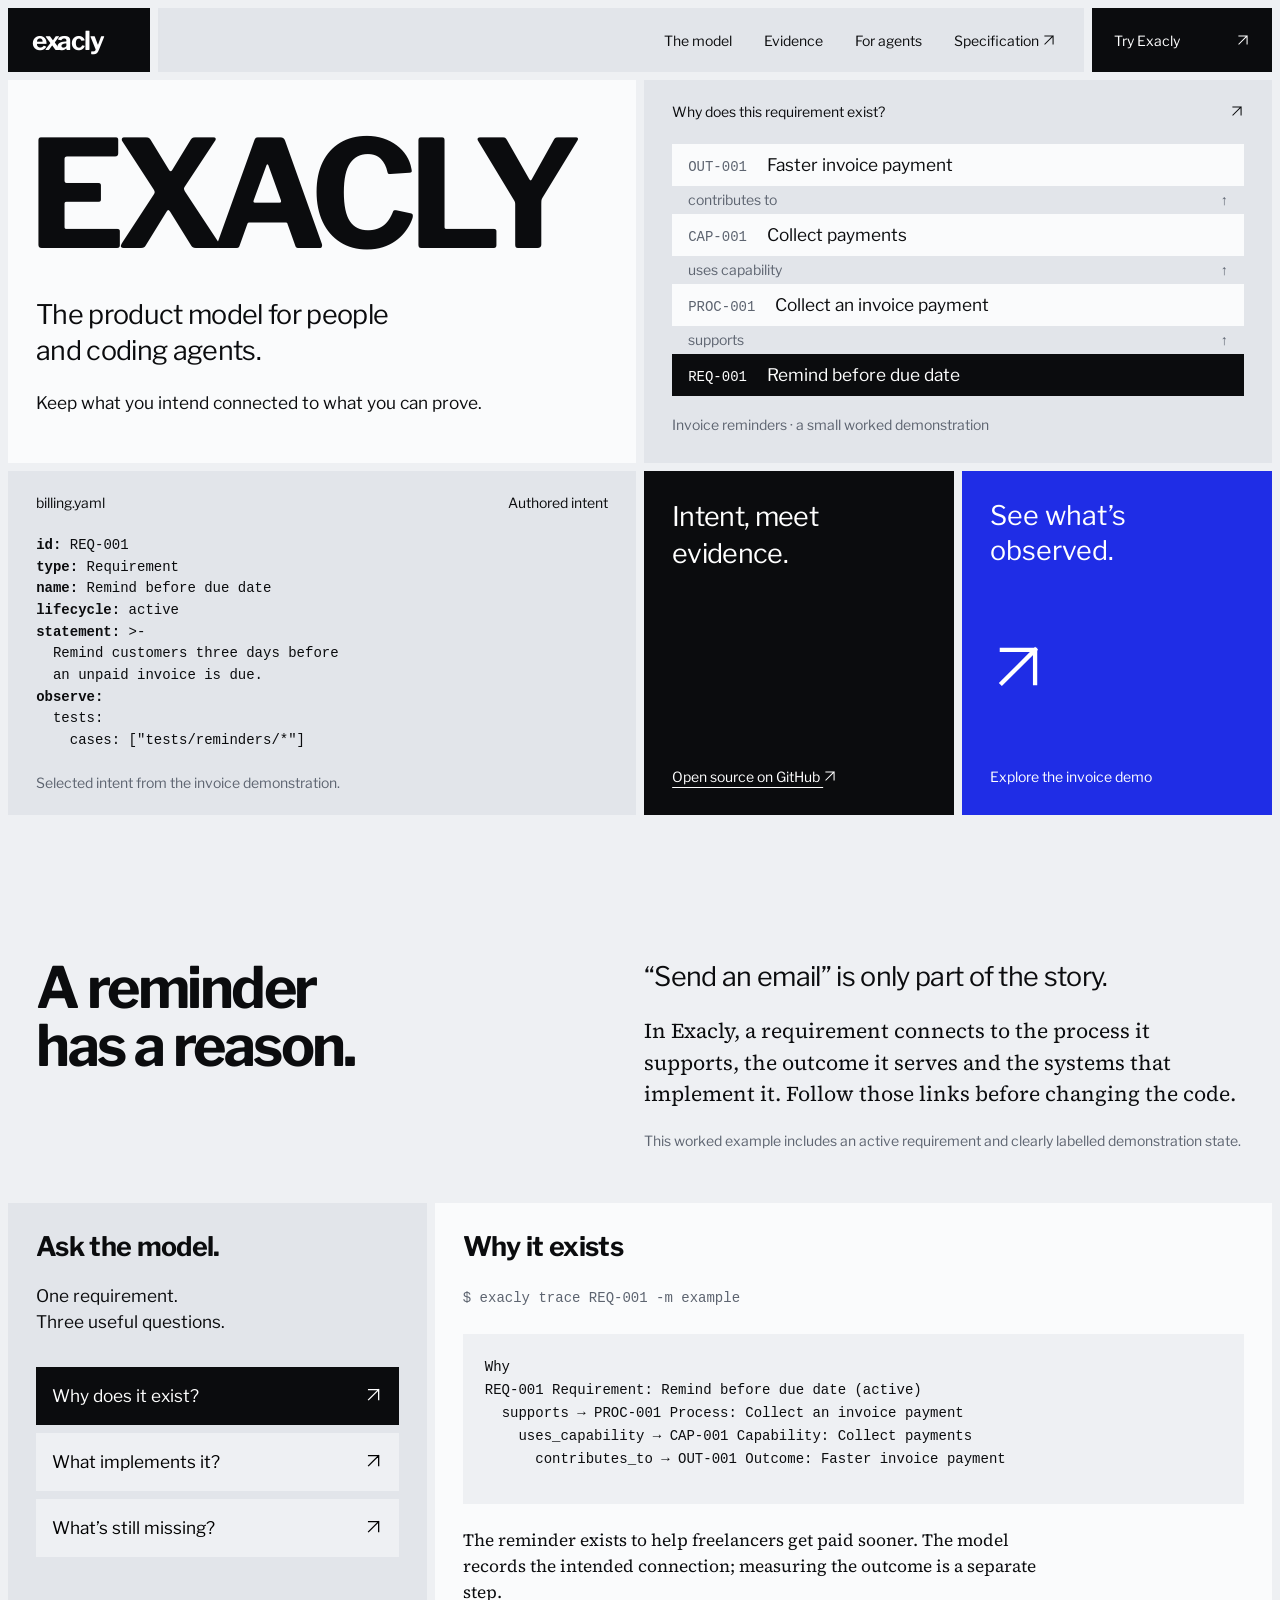
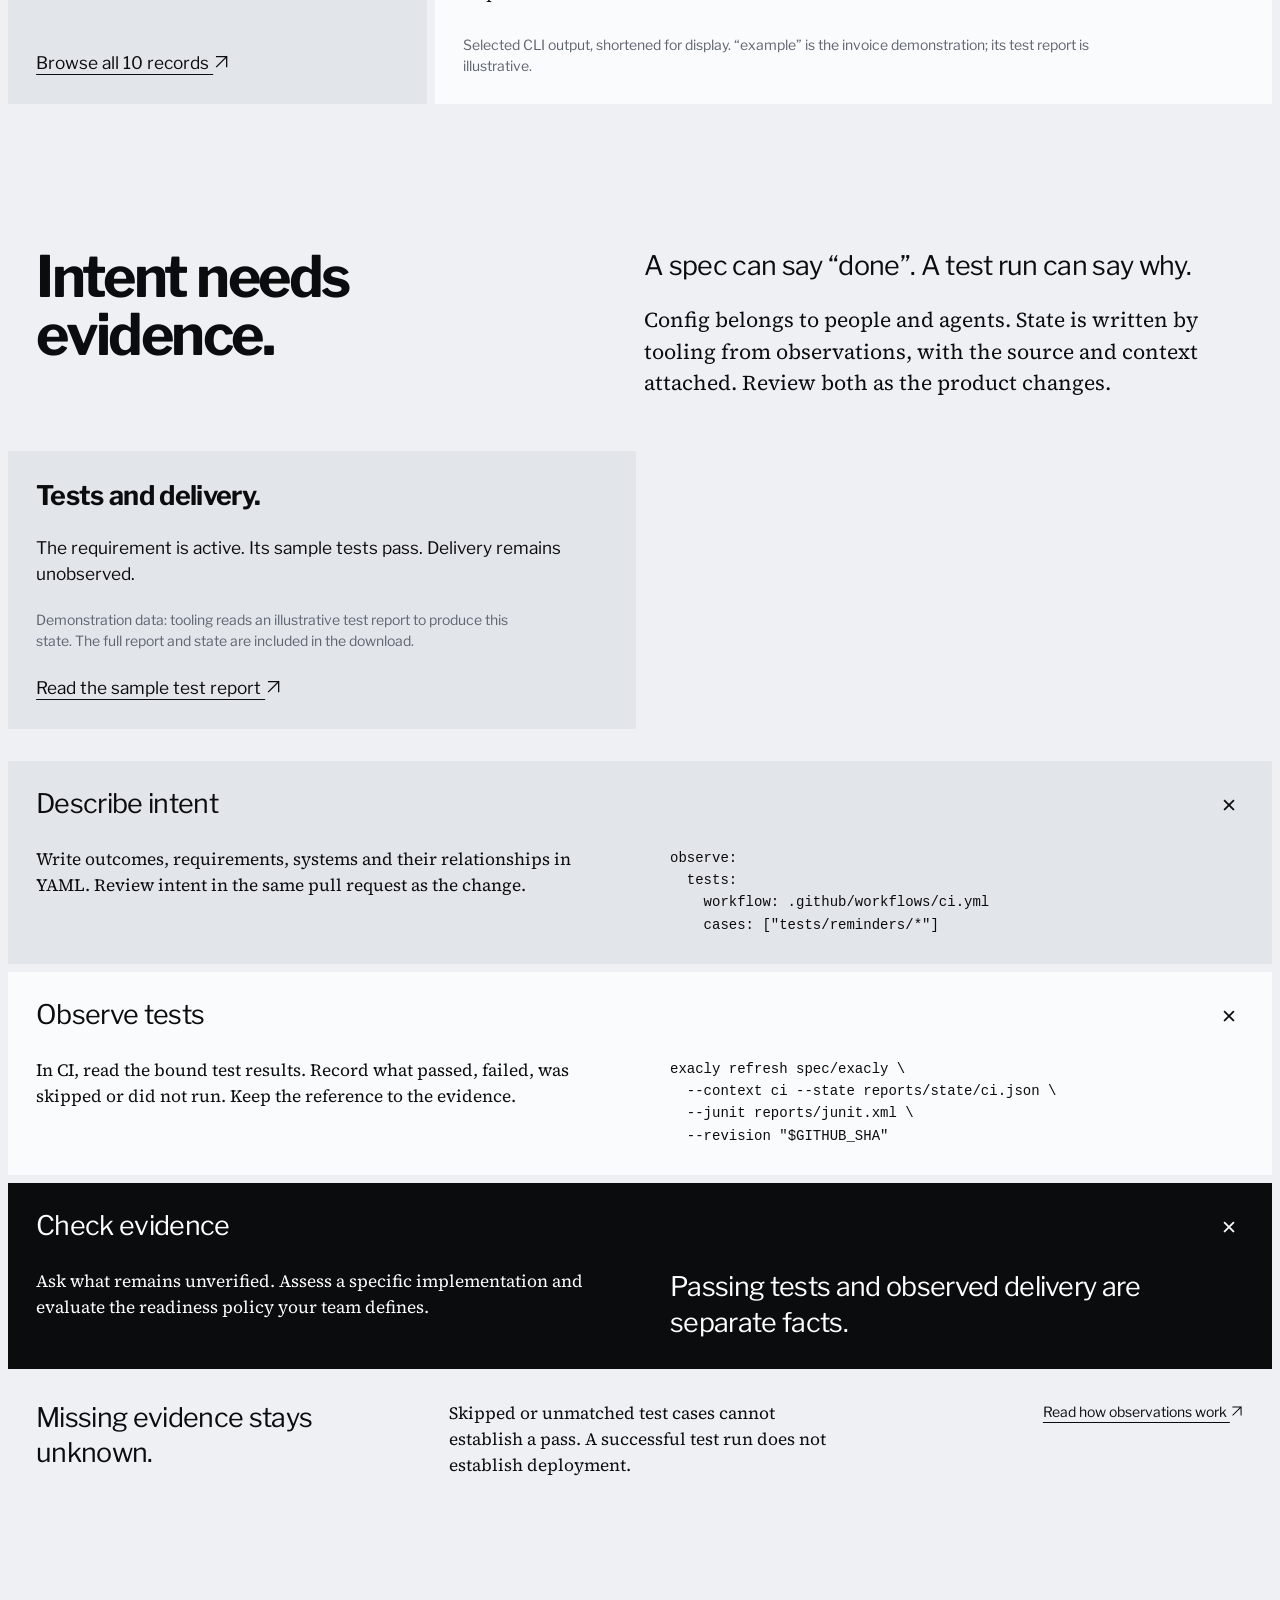
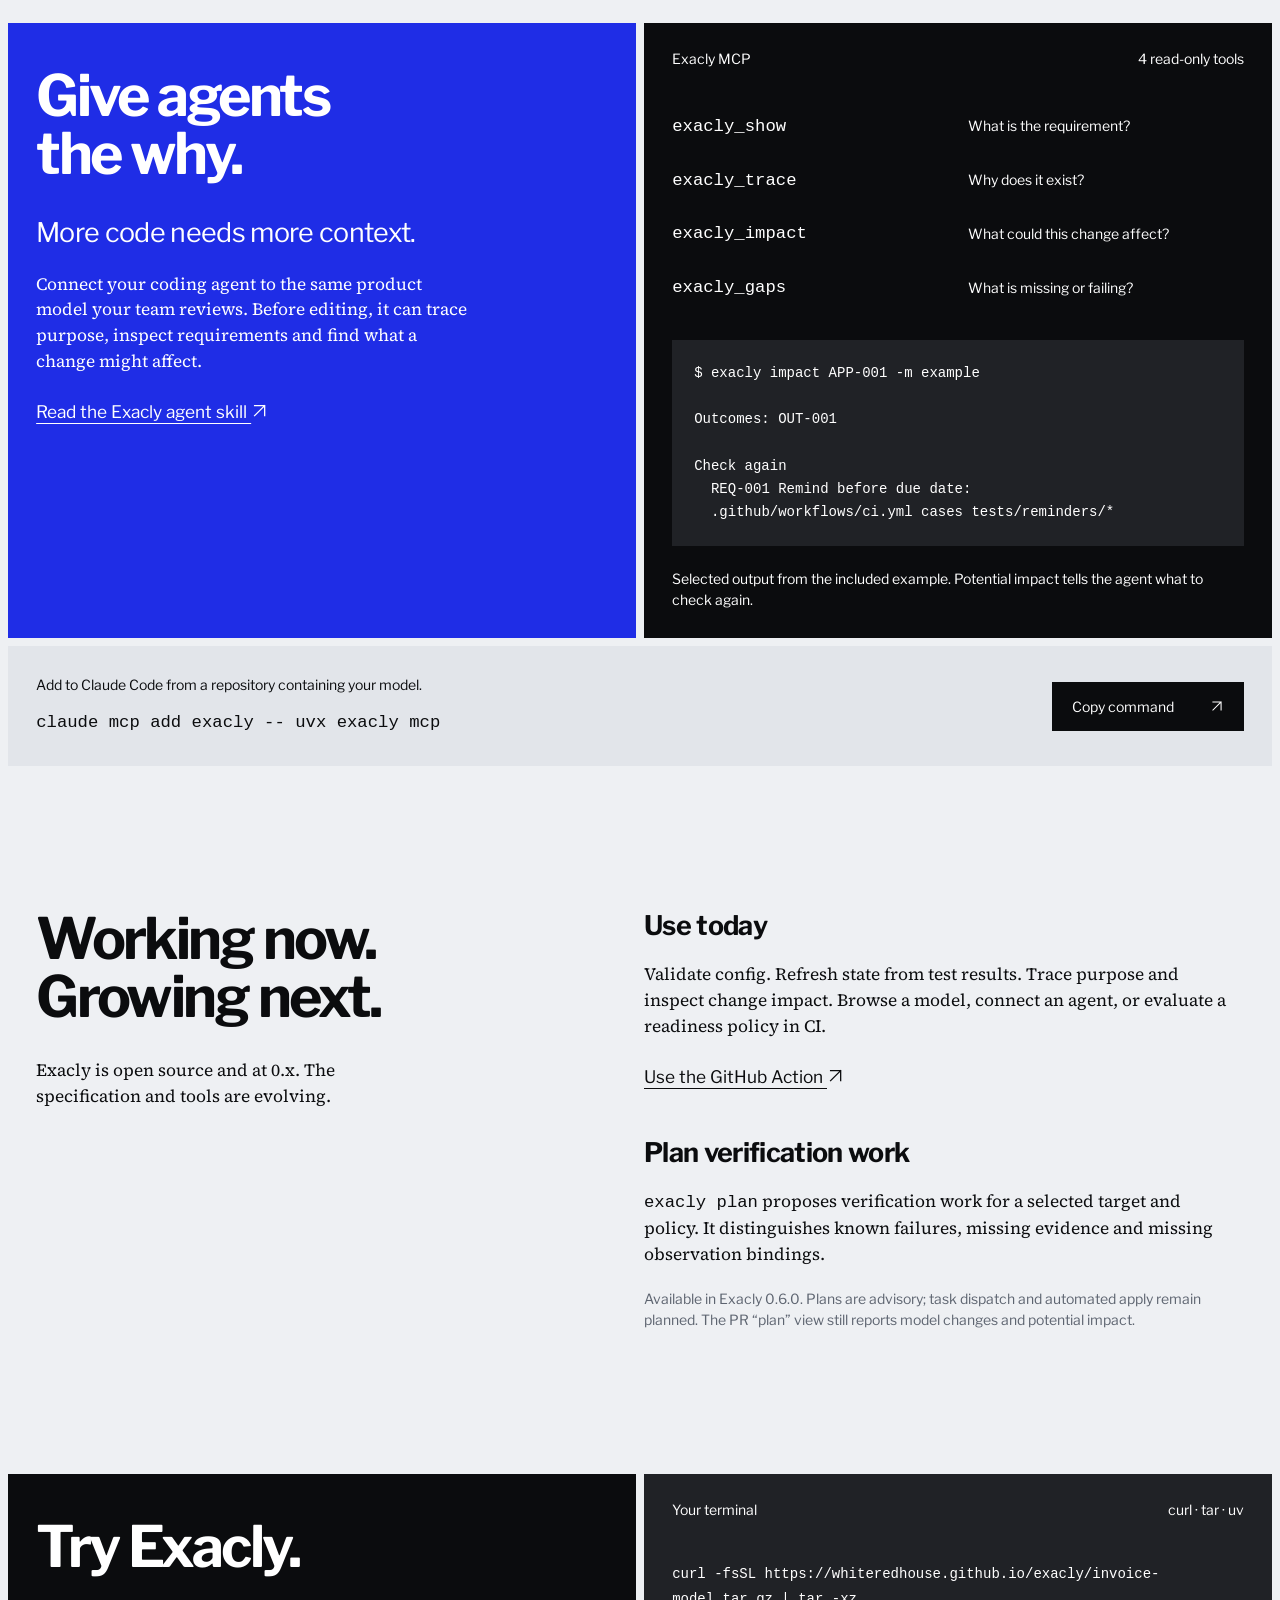
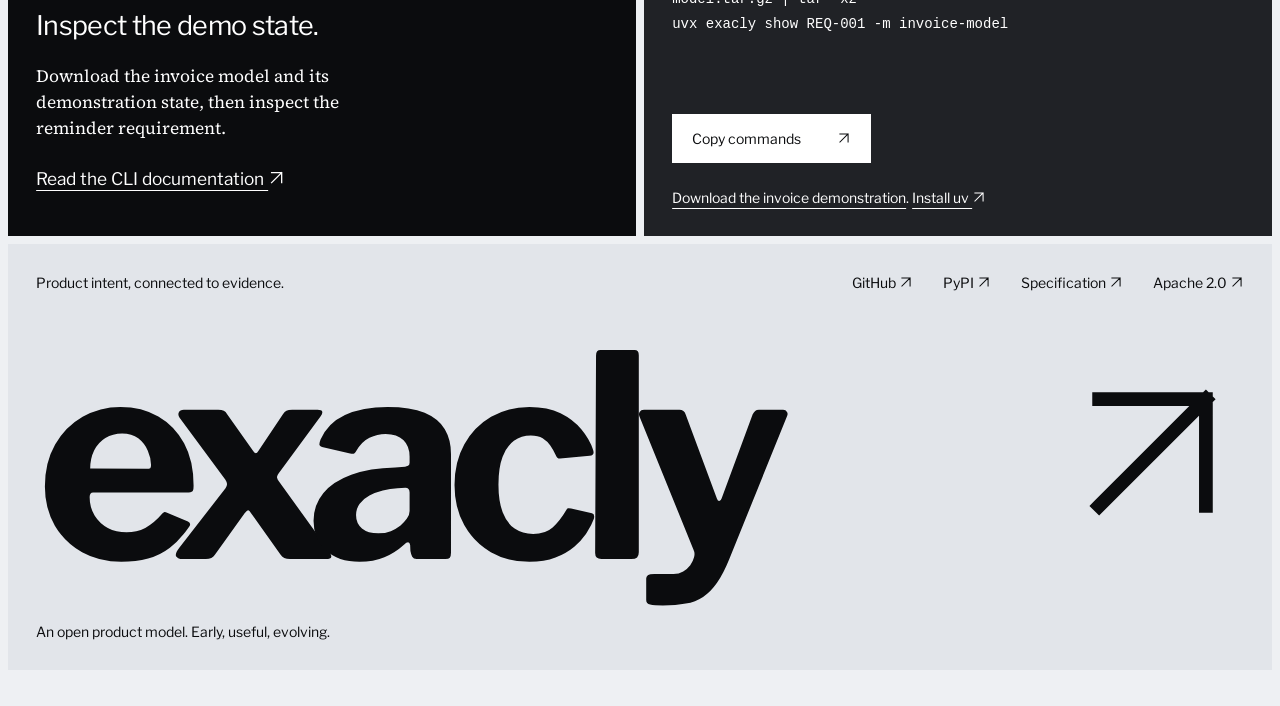
==== commit e13ffbf7: "Update landing page for published verification planning" ====
--- a/docs/site/index.html
+++ b/docs/site/index.html
@@ -173,7 +173,7 @@
 
     <section class="today-section section-space" aria-labelledby="today-title">
       <div class="today-heading" data-enter><h2 id="today-title">Working now.<br>Growing next.</h2><p>Exacly is open source and at 0.x. The specification and tools are evolving.</p></div>
-      <div class="today-content" data-enter><h3>Use today</h3><p>Validate config. Refresh state from test results. Trace purpose and inspect change impact. Browse a model, connect an agent, or evaluate a readiness policy in CI.</p><a class="text-link" href="https://github.com/whiteredhouse/exacly-action">Use the GitHub Action <svg class="arrow" aria-hidden="true" viewBox="0 0 24 24" fill="none"><path d="M5 19 19 5M5 5h14v14" stroke="currentColor" stroke-width="1.8" stroke-linecap="square"/></svg></a><h3>Planning on main</h3><p><code>exacly plan</code> proposes verification work for a selected target and policy. It distinguishes known failures, missing evidence and missing observation bindings.</p><p class="small">Available on main ahead of the next package release. Plans are advisory; task dispatch and automated apply remain planned. The PR “plan” view still reports model changes and potential impact.</p></div>
+      <div class="today-content" data-enter><h3>Use today</h3><p>Validate config. Refresh state from test results. Trace purpose and inspect change impact. Browse a model, connect an agent, or evaluate a readiness policy in CI.</p><a class="text-link" href="https://github.com/whiteredhouse/exacly-action">Use the GitHub Action <svg class="arrow" aria-hidden="true" viewBox="0 0 24 24" fill="none"><path d="M5 19 19 5M5 5h14v14" stroke="currentColor" stroke-width="1.8" stroke-linecap="square"/></svg></a><h3>Plan verification work</h3><p><code>exacly plan</code> proposes verification work for a selected target and policy. It distinguishes known failures, missing evidence and missing observation bindings.</p><p class="small">Available in Exacly 0.6.0. Plans are advisory; task dispatch and automated apply remain planned. The PR “plan” view still reports model changes and potential impact.</p></div>
     </section>
 
     <section id="start" class="start-section section-space" aria-labelledby="start-title">
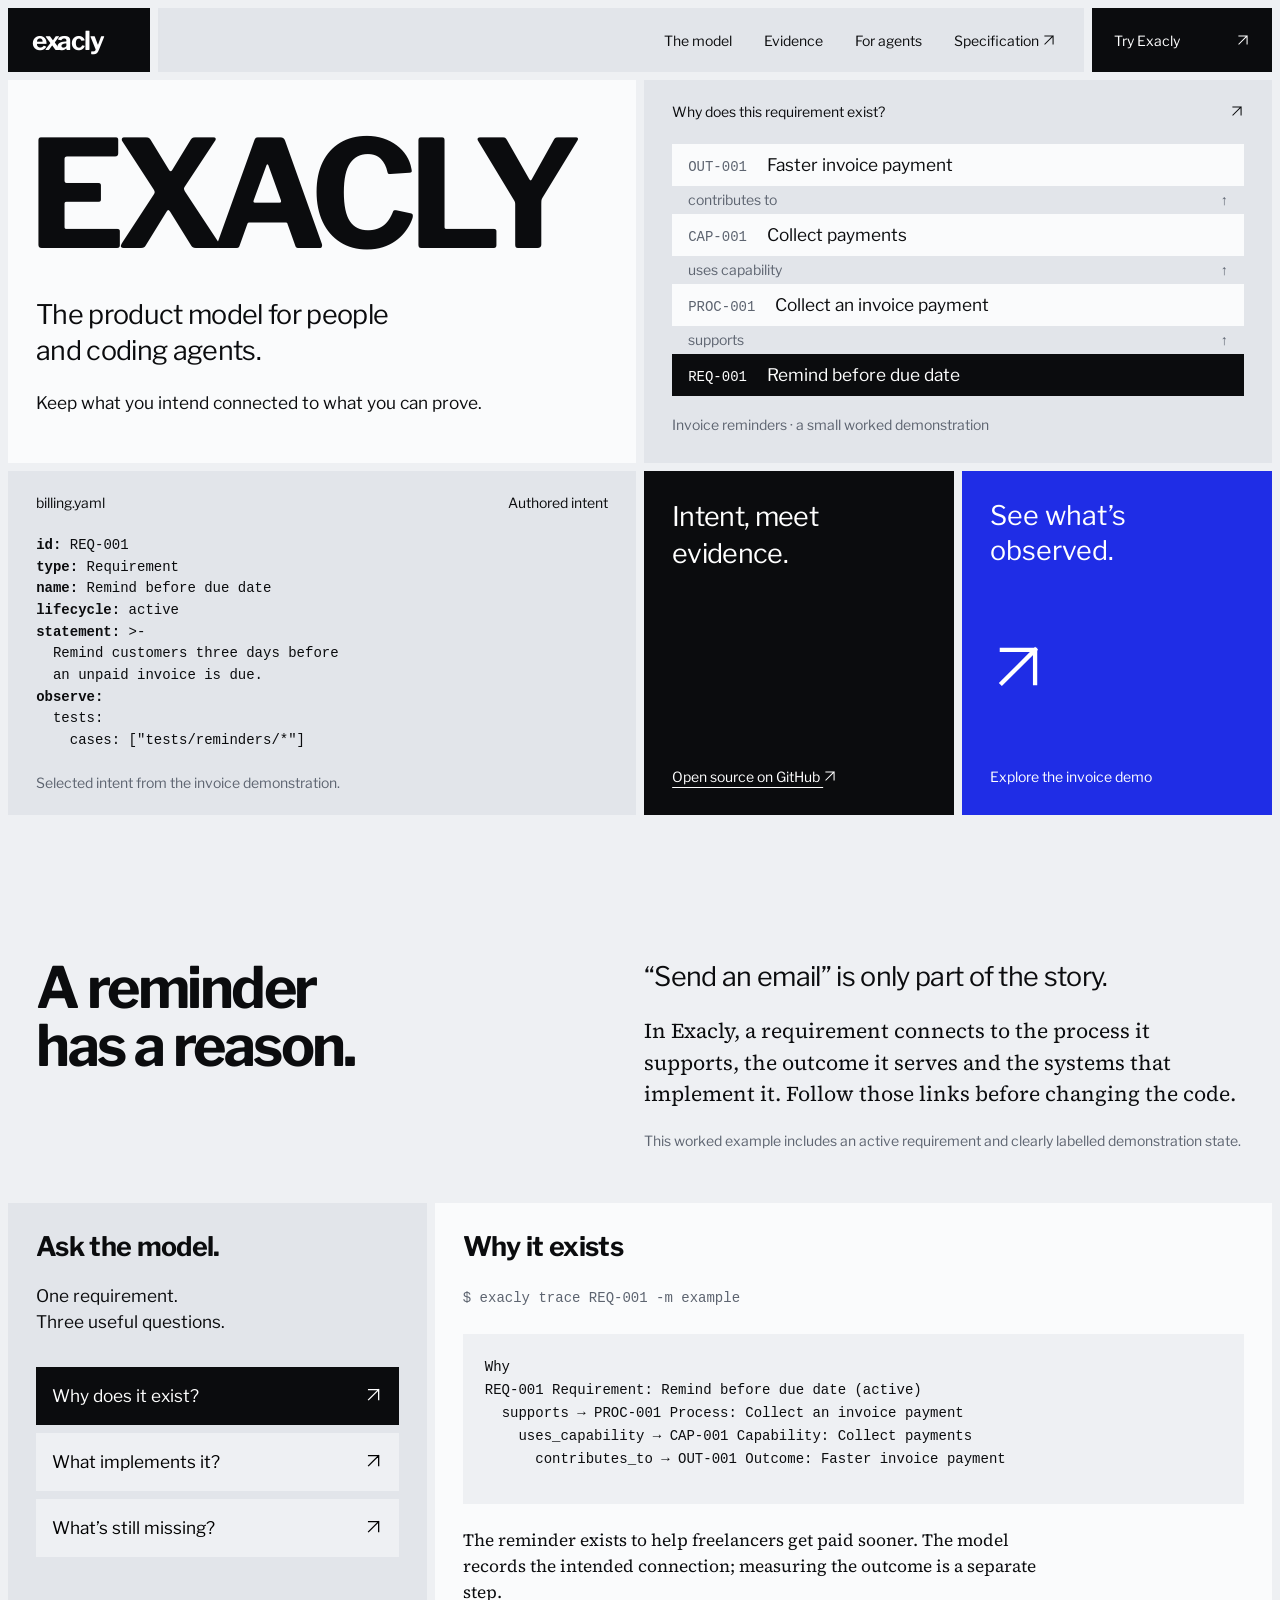
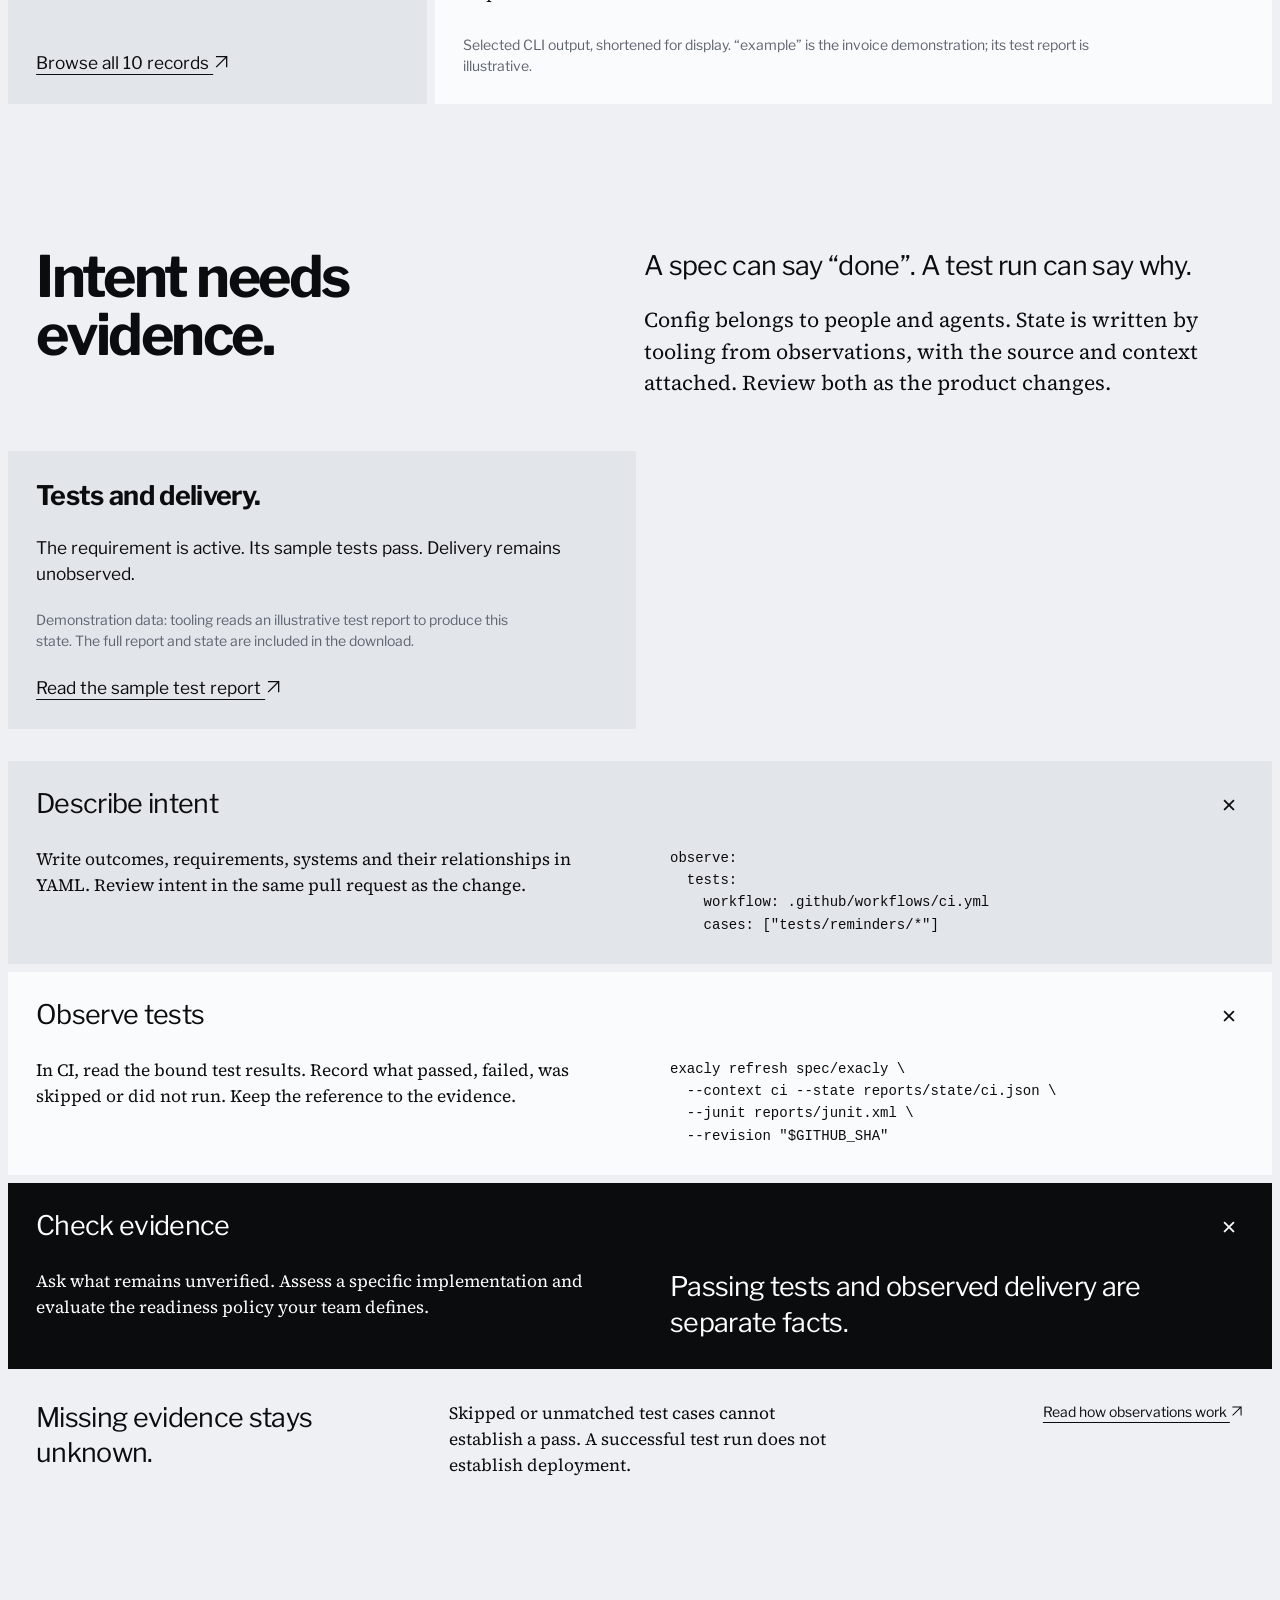
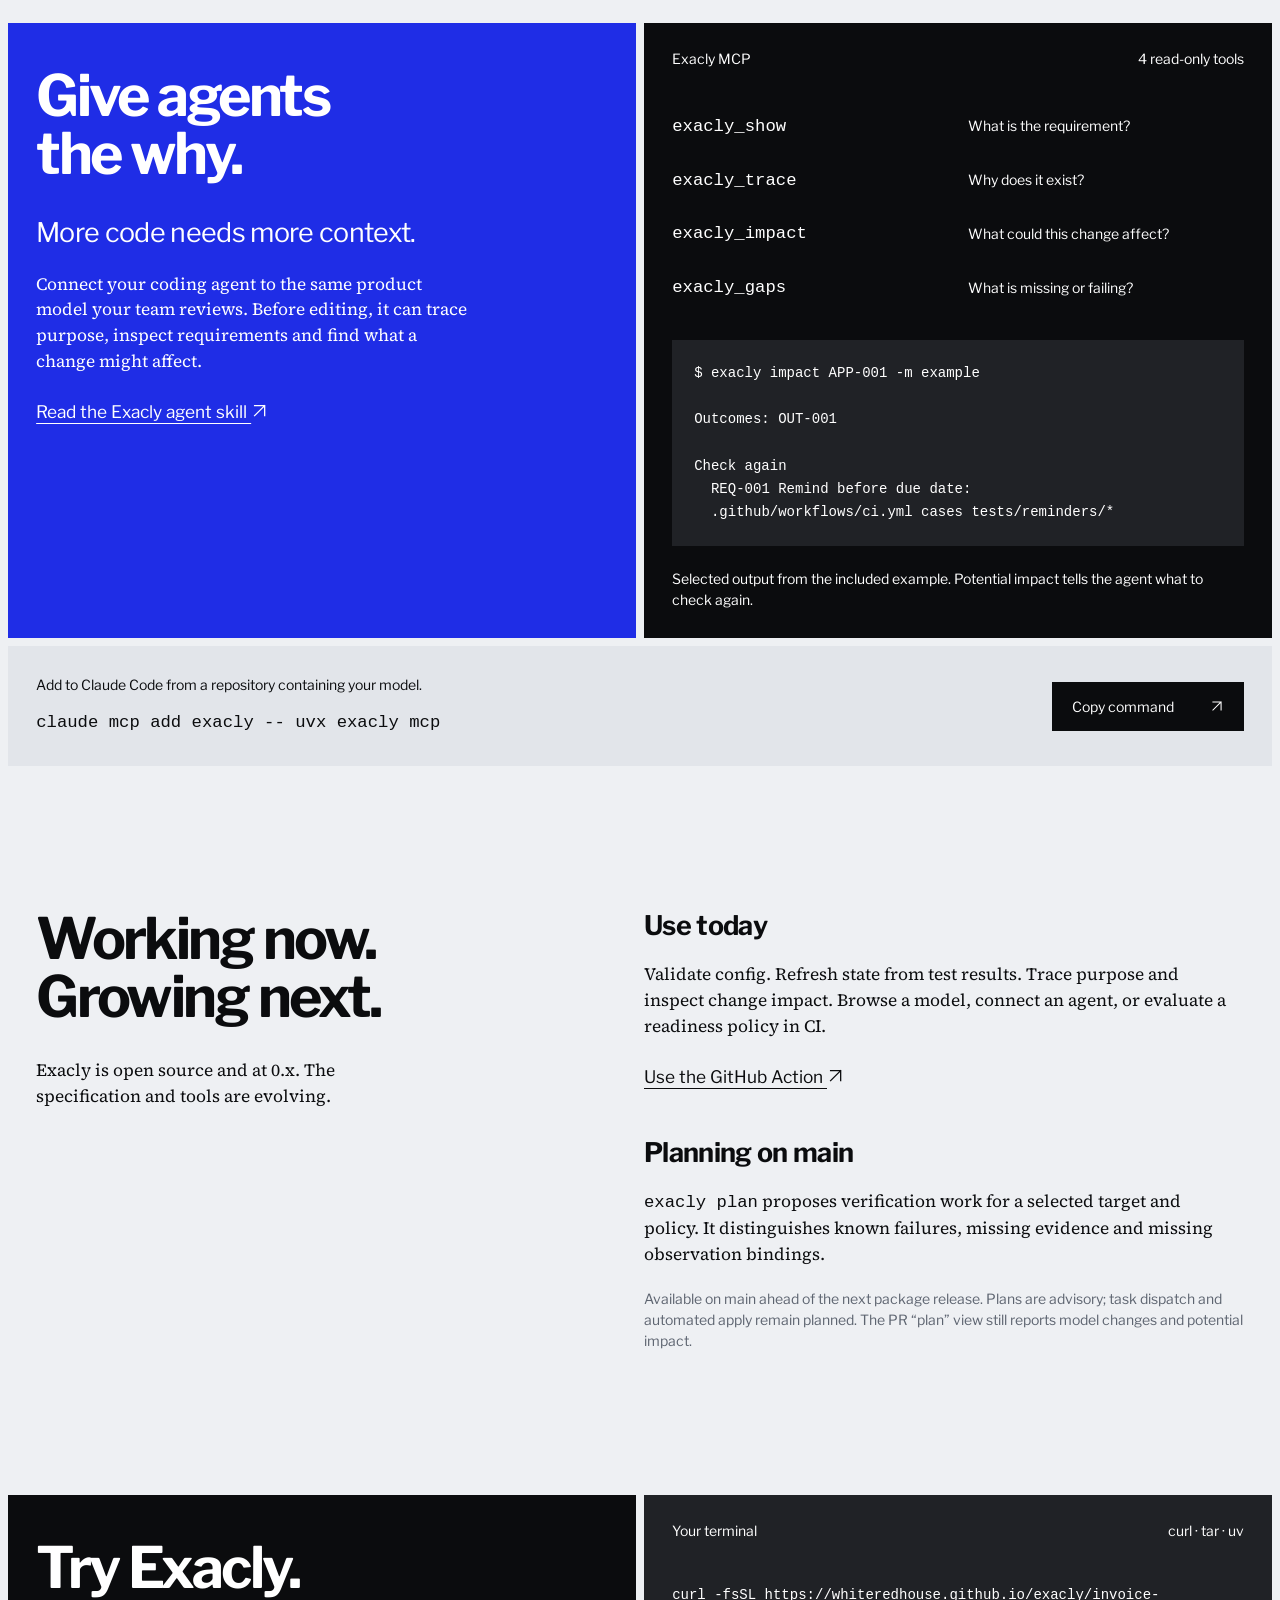
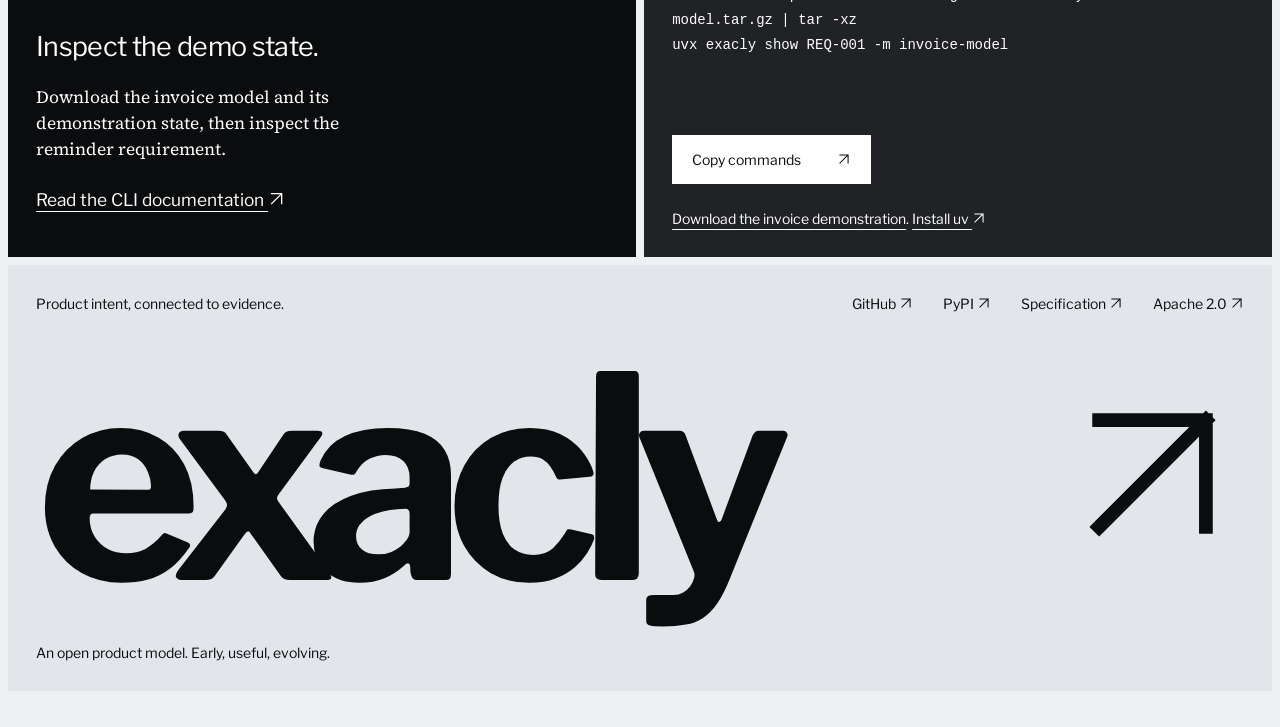
==== commit 986bbab5: "Refresh publication retries against current release verification" ====
--- a/docs/site/index.html
+++ b/docs/site/index.html
@@ -173,7 +173,7 @@
 
     <section class="today-section section-space" aria-labelledby="today-title">
       <div class="today-heading" data-enter><h2 id="today-title">Working now.<br>Growing next.</h2><p>Exacly is open source and at 0.x. The specification and tools are evolving.</p></div>
-      <div class="today-content" data-enter><h3>Use today</h3><p>Validate config. Refresh state from test results. Trace purpose and inspect change impact. Browse a model, connect an agent, or evaluate a readiness policy in CI.</p><a class="text-link" href="https://github.com/whiteredhouse/exacly-action">Use the GitHub Action <svg class="arrow" aria-hidden="true" viewBox="0 0 24 24" fill="none"><path d="M5 19 19 5M5 5h14v14" stroke="currentColor" stroke-width="1.8" stroke-linecap="square"/></svg></a><h3>Plan verification work</h3><p><code>exacly plan</code> proposes verification work for a selected target and policy. It distinguishes known failures, missing evidence and missing observation bindings.</p><p class="small">Available in Exacly 0.6.0. Plans are advisory; task dispatch and automated apply remain planned. The PR “plan” view still reports model changes and potential impact.</p></div>
+      <div class="today-content" data-enter><h3>Use today</h3><p>Validate config. Refresh state from test results. Trace purpose and inspect change impact. Browse a model, connect an agent, or evaluate a readiness policy in CI.</p><a class="text-link" href="https://github.com/whiteredhouse/exacly-action">Use the GitHub Action <svg class="arrow" aria-hidden="true" viewBox="0 0 24 24" fill="none"><path d="M5 19 19 5M5 5h14v14" stroke="currentColor" stroke-width="1.8" stroke-linecap="square"/></svg></a><h3>Planning on main</h3><p><code>exacly plan</code> proposes verification work for a selected target and policy. It distinguishes known failures, missing evidence and missing observation bindings.</p><p class="small">Available on main ahead of the next package release. Plans are advisory; task dispatch and automated apply remain planned. The PR “plan” view still reports model changes and potential impact.</p></div>
     </section>
 
     <section id="start" class="start-section section-space" aria-labelledby="start-title">
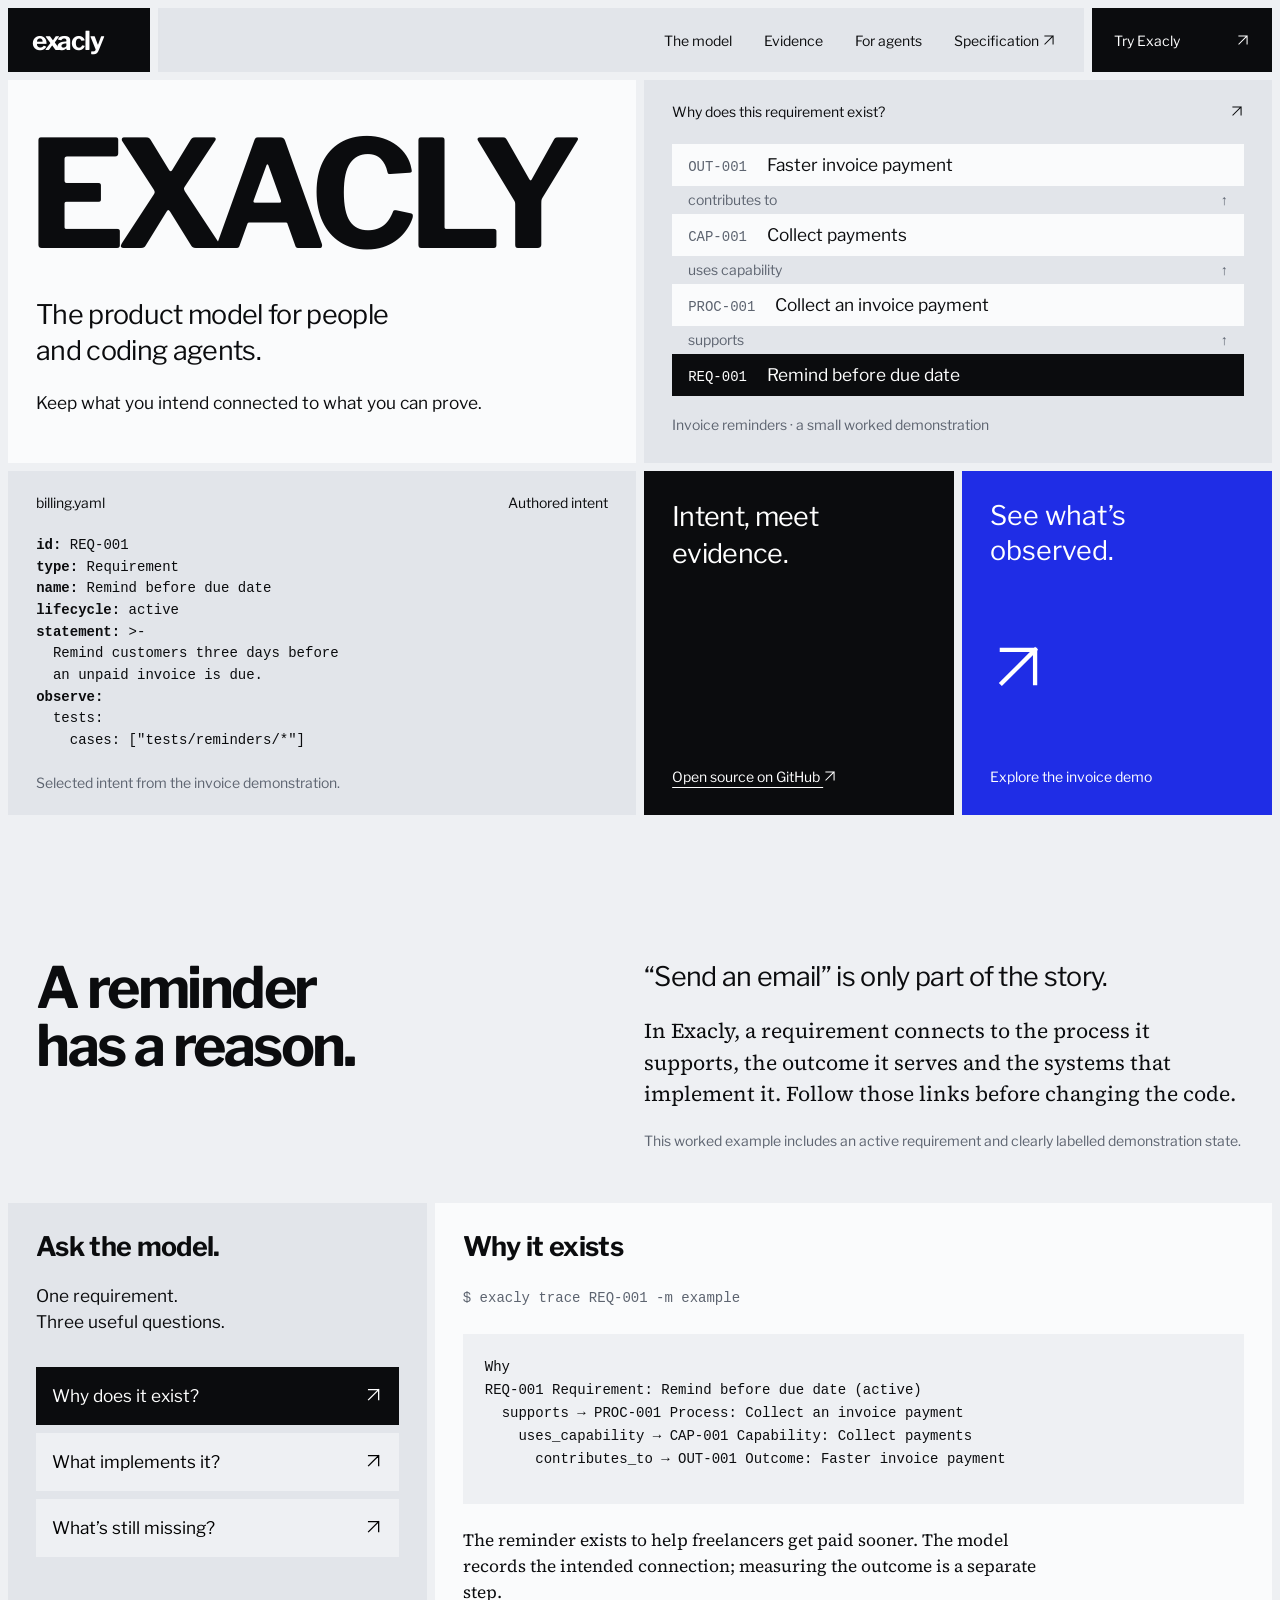
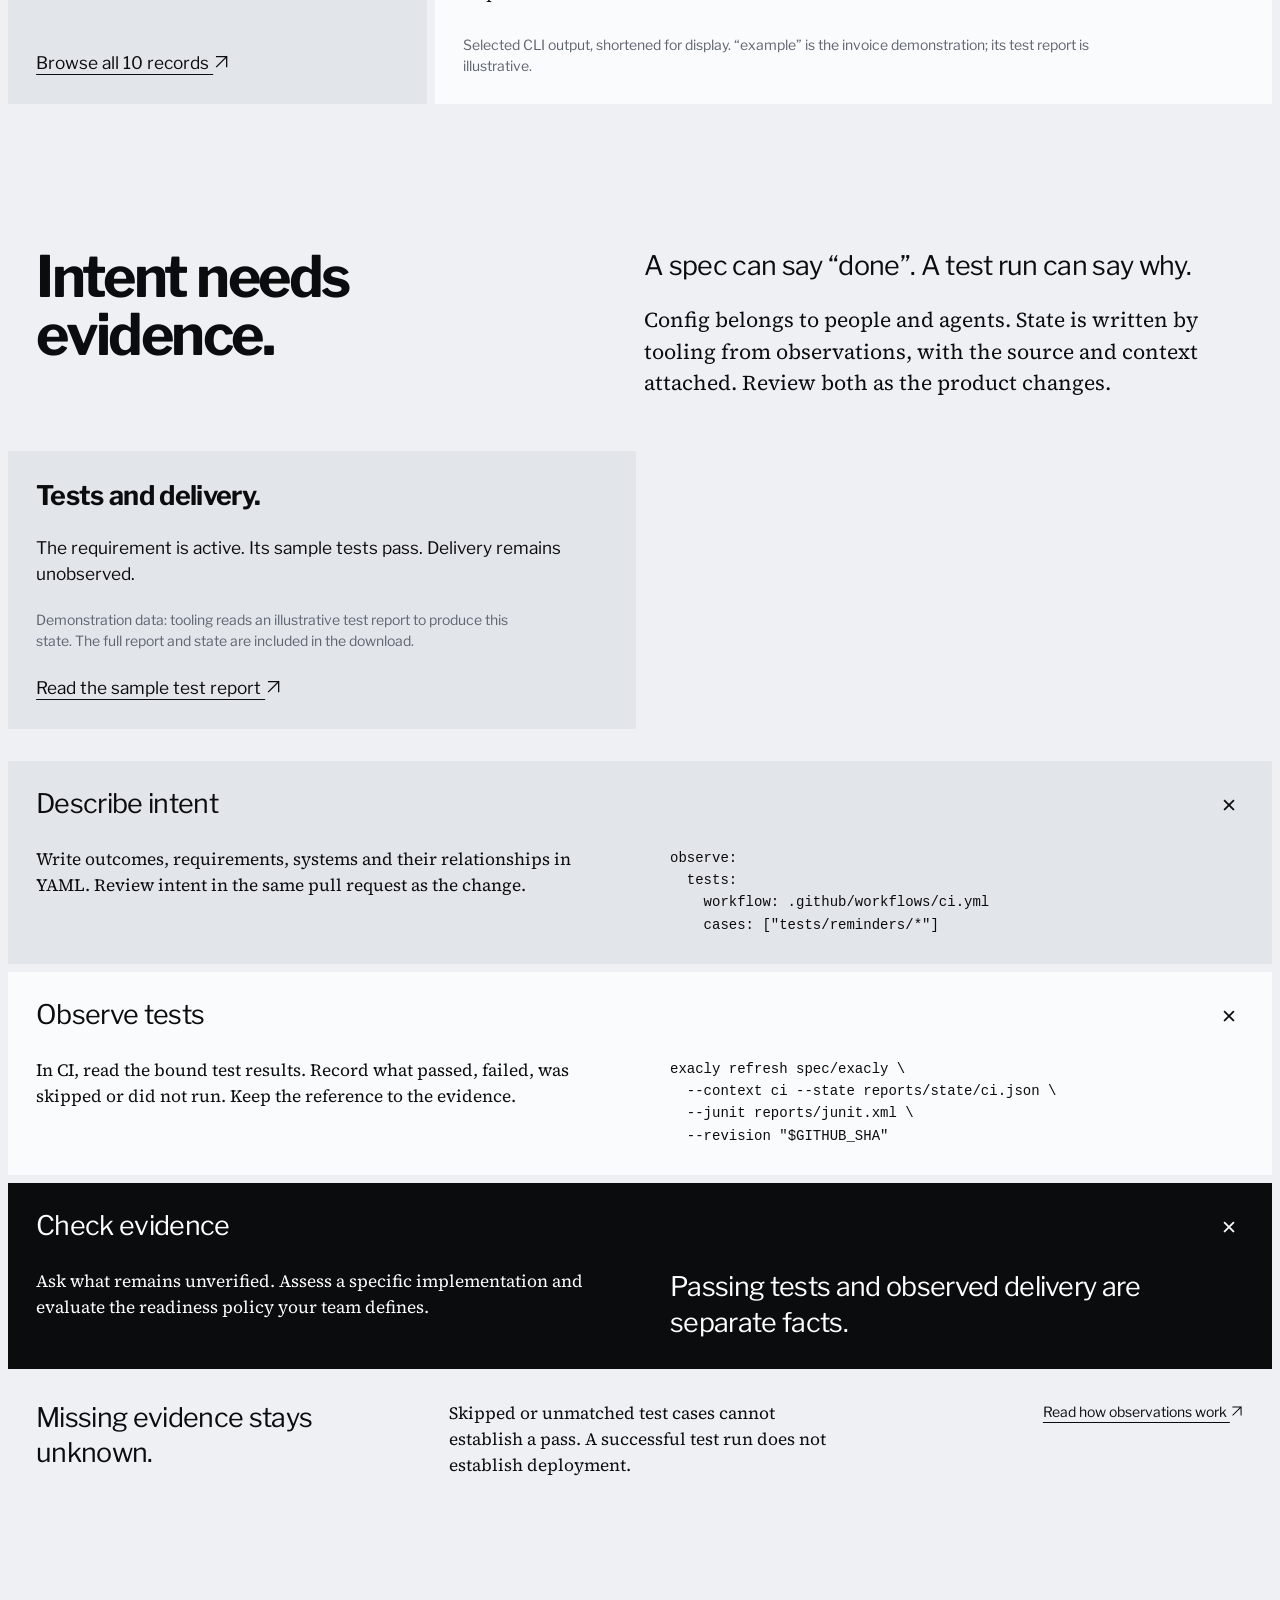
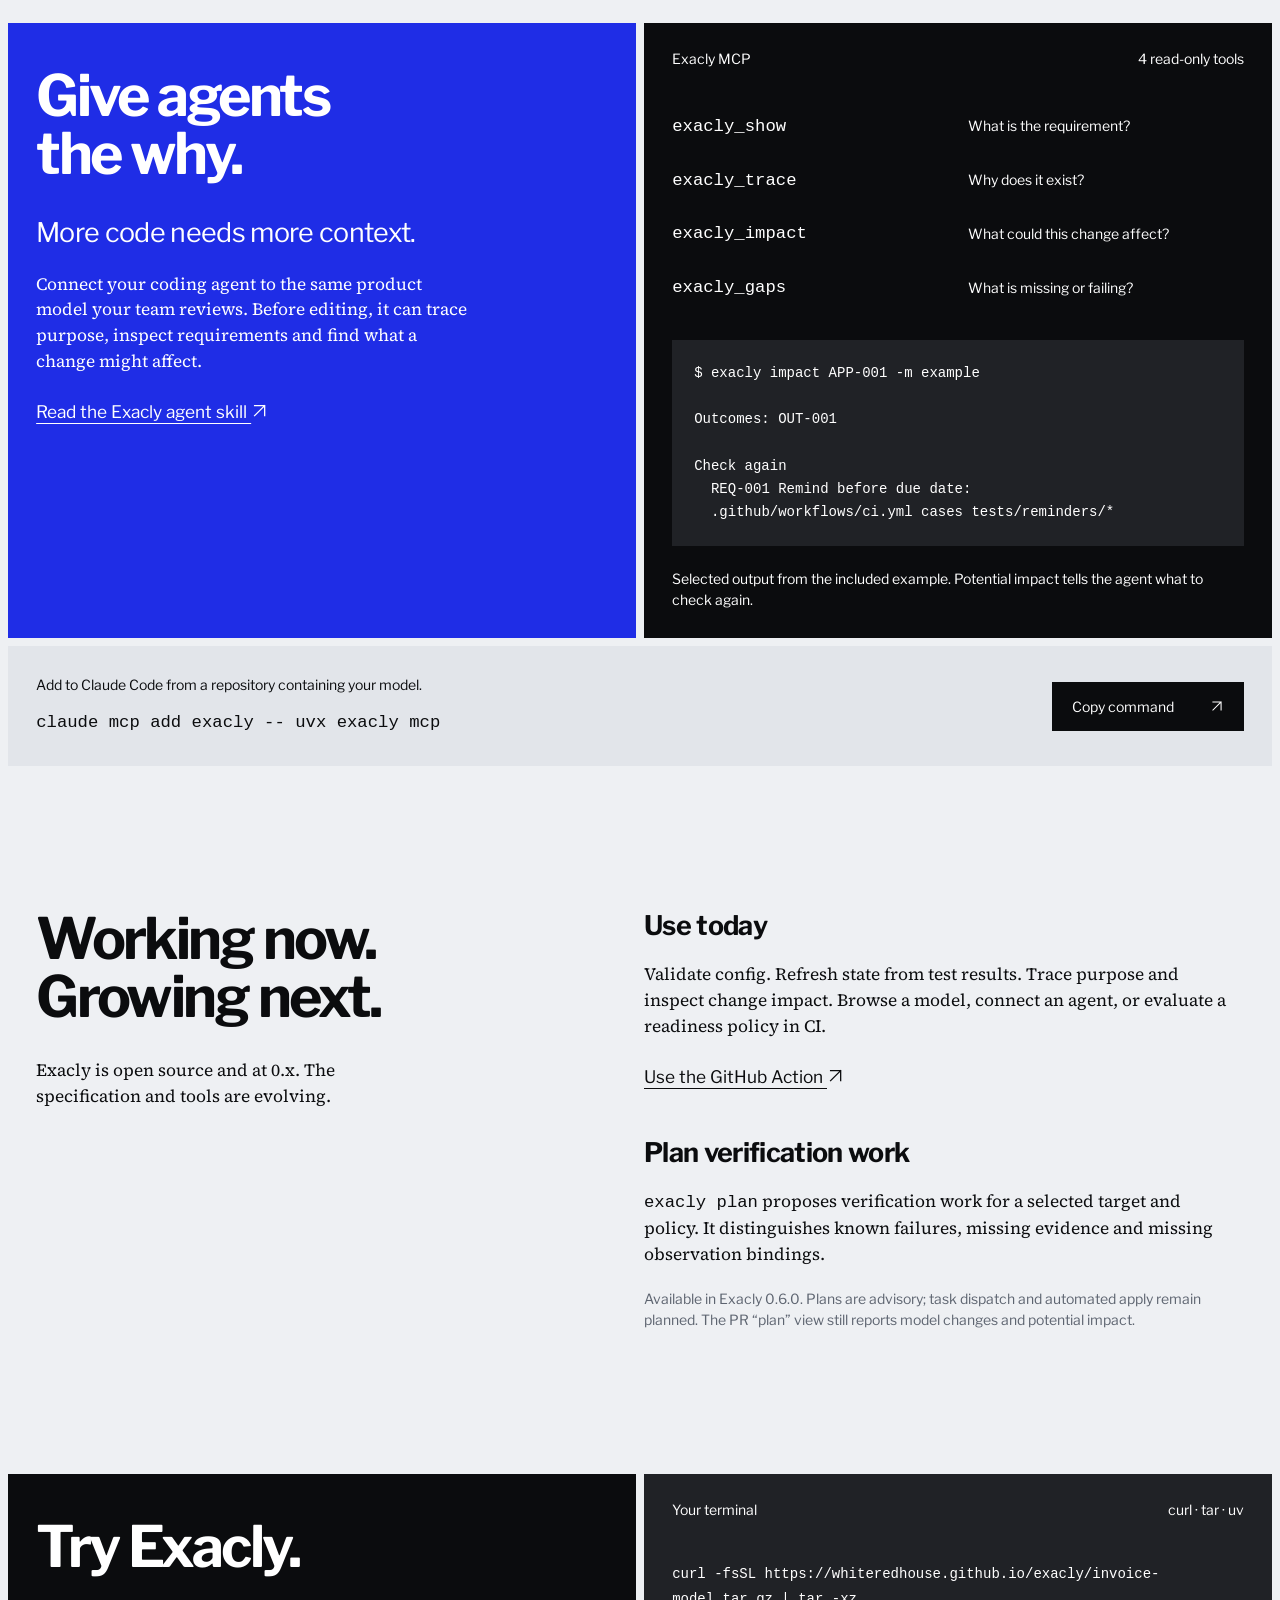
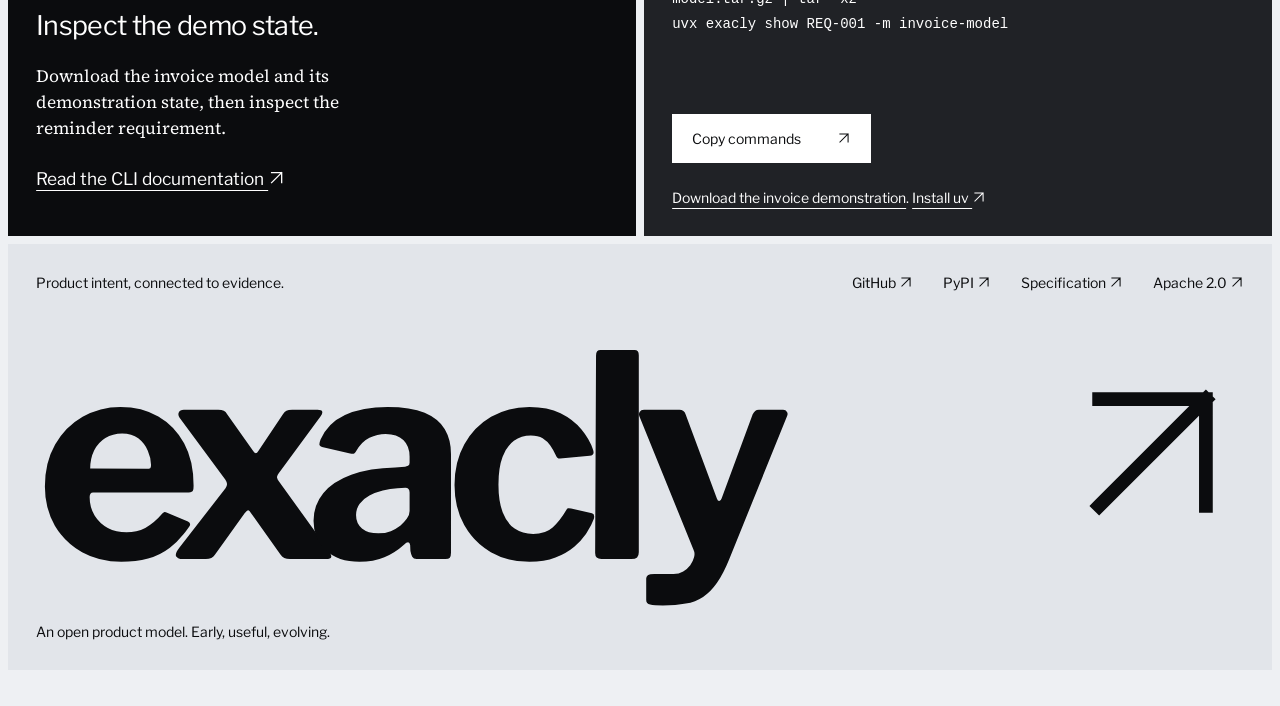
==== commit b1287066: "Refresh optional isolation and verify current workflow integration" ====
--- a/docs/site/index.html
+++ b/docs/site/index.html
@@ -173,7 +173,7 @@
 
     <section class="today-section section-space" aria-labelledby="today-title">
       <div class="today-heading" data-enter><h2 id="today-title">Working now.<br>Growing next.</h2><p>Exacly is open source and at 0.x. The specification and tools are evolving.</p></div>
-      <div class="today-content" data-enter><h3>Use today</h3><p>Validate config. Refresh state from test results. Trace purpose and inspect change impact. Browse a model, connect an agent, or evaluate a readiness policy in CI.</p><a class="text-link" href="https://github.com/whiteredhouse/exacly-action">Use the GitHub Action <svg class="arrow" aria-hidden="true" viewBox="0 0 24 24" fill="none"><path d="M5 19 19 5M5 5h14v14" stroke="currentColor" stroke-width="1.8" stroke-linecap="square"/></svg></a><h3>Planning on main</h3><p><code>exacly plan</code> proposes verification work for a selected target and policy. It distinguishes known failures, missing evidence and missing observation bindings.</p><p class="small">Available on main ahead of the next package release. Plans are advisory; task dispatch and automated apply remain planned. The PR “plan” view still reports model changes and potential impact.</p></div>
+      <div class="today-content" data-enter><h3>Use today</h3><p>Validate config. Refresh state from test results. Trace purpose and inspect change impact. Browse a model, connect an agent, or evaluate a readiness policy in CI.</p><a class="text-link" href="https://github.com/whiteredhouse/exacly-action">Use the GitHub Action <svg class="arrow" aria-hidden="true" viewBox="0 0 24 24" fill="none"><path d="M5 19 19 5M5 5h14v14" stroke="currentColor" stroke-width="1.8" stroke-linecap="square"/></svg></a><h3>Plan verification work</h3><p><code>exacly plan</code> proposes verification work for a selected target and policy. It distinguishes known failures, missing evidence and missing observation bindings.</p><p class="small">Available in Exacly 0.6.0. Plans are advisory; task dispatch and automated apply remain planned. The PR “plan” view still reports model changes and potential impact.</p></div>
     </section>
 
     <section id="start" class="start-section section-space" aria-labelledby="start-title">
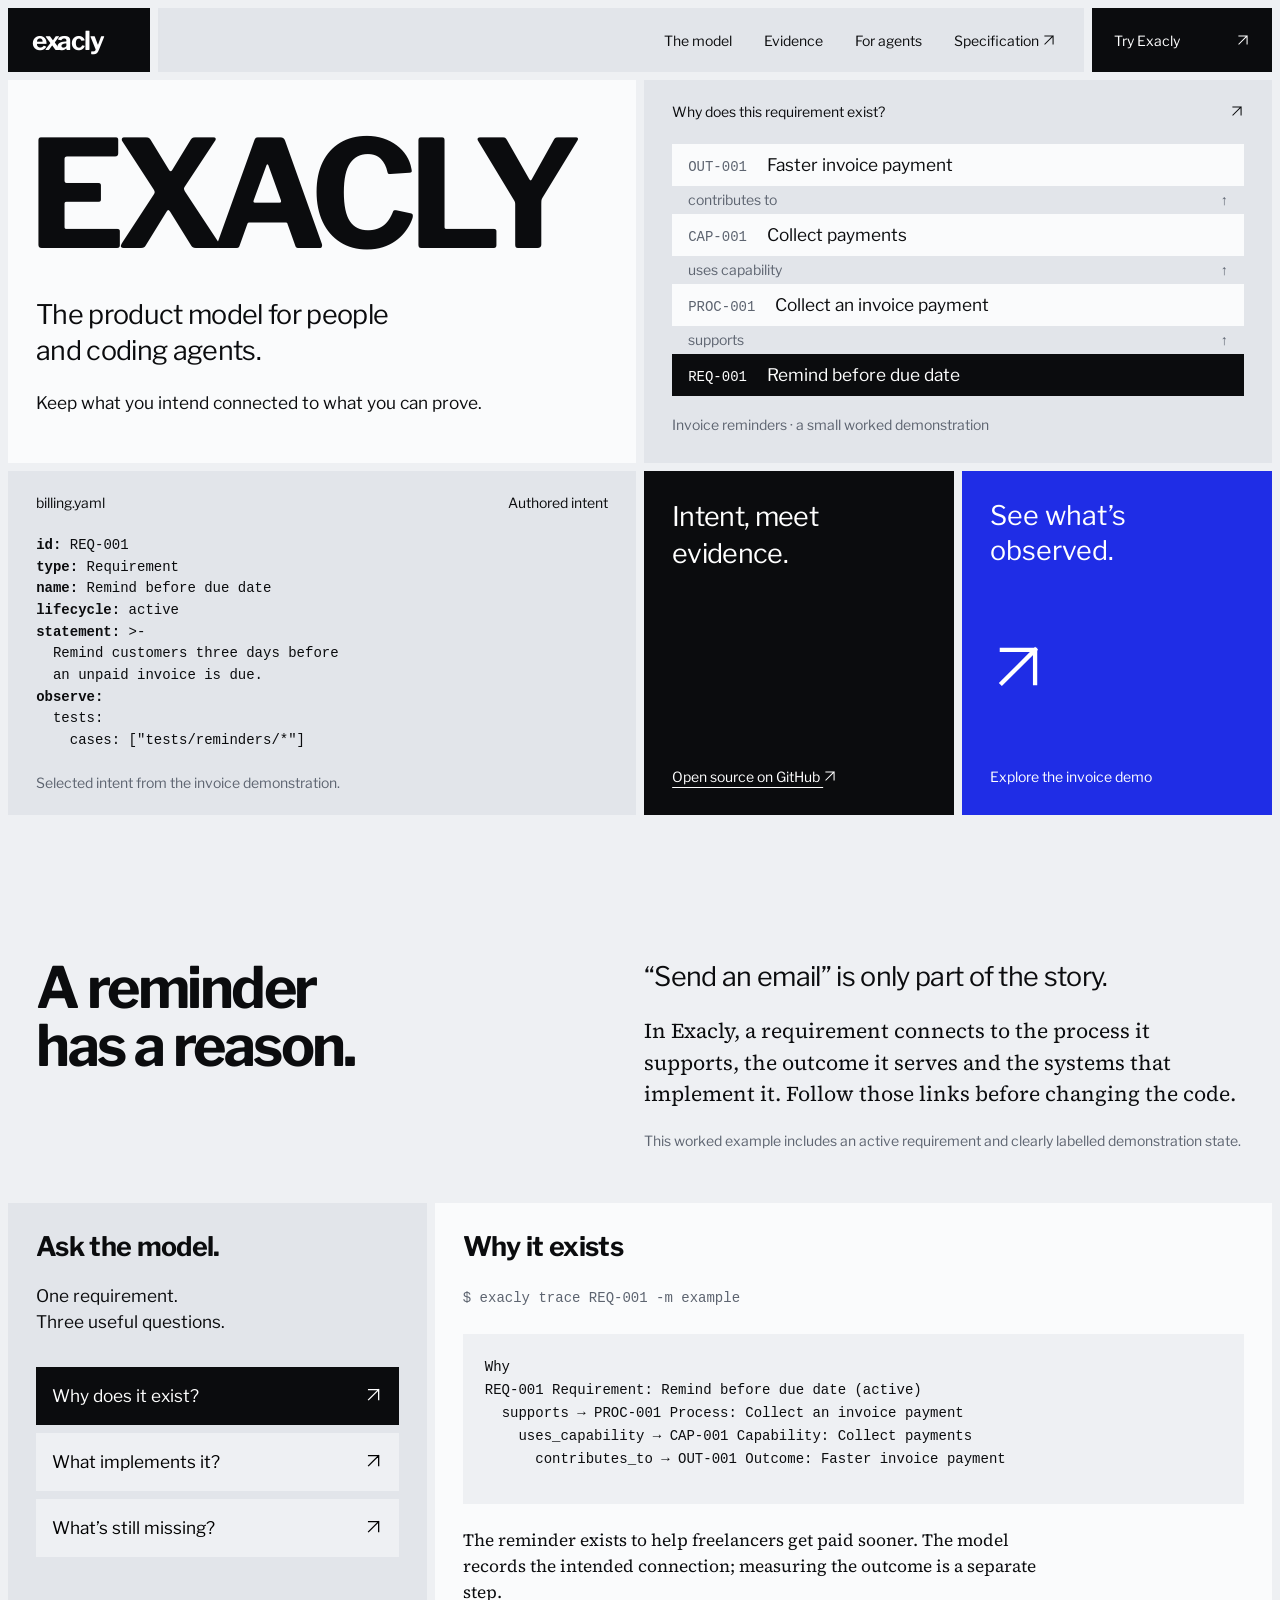
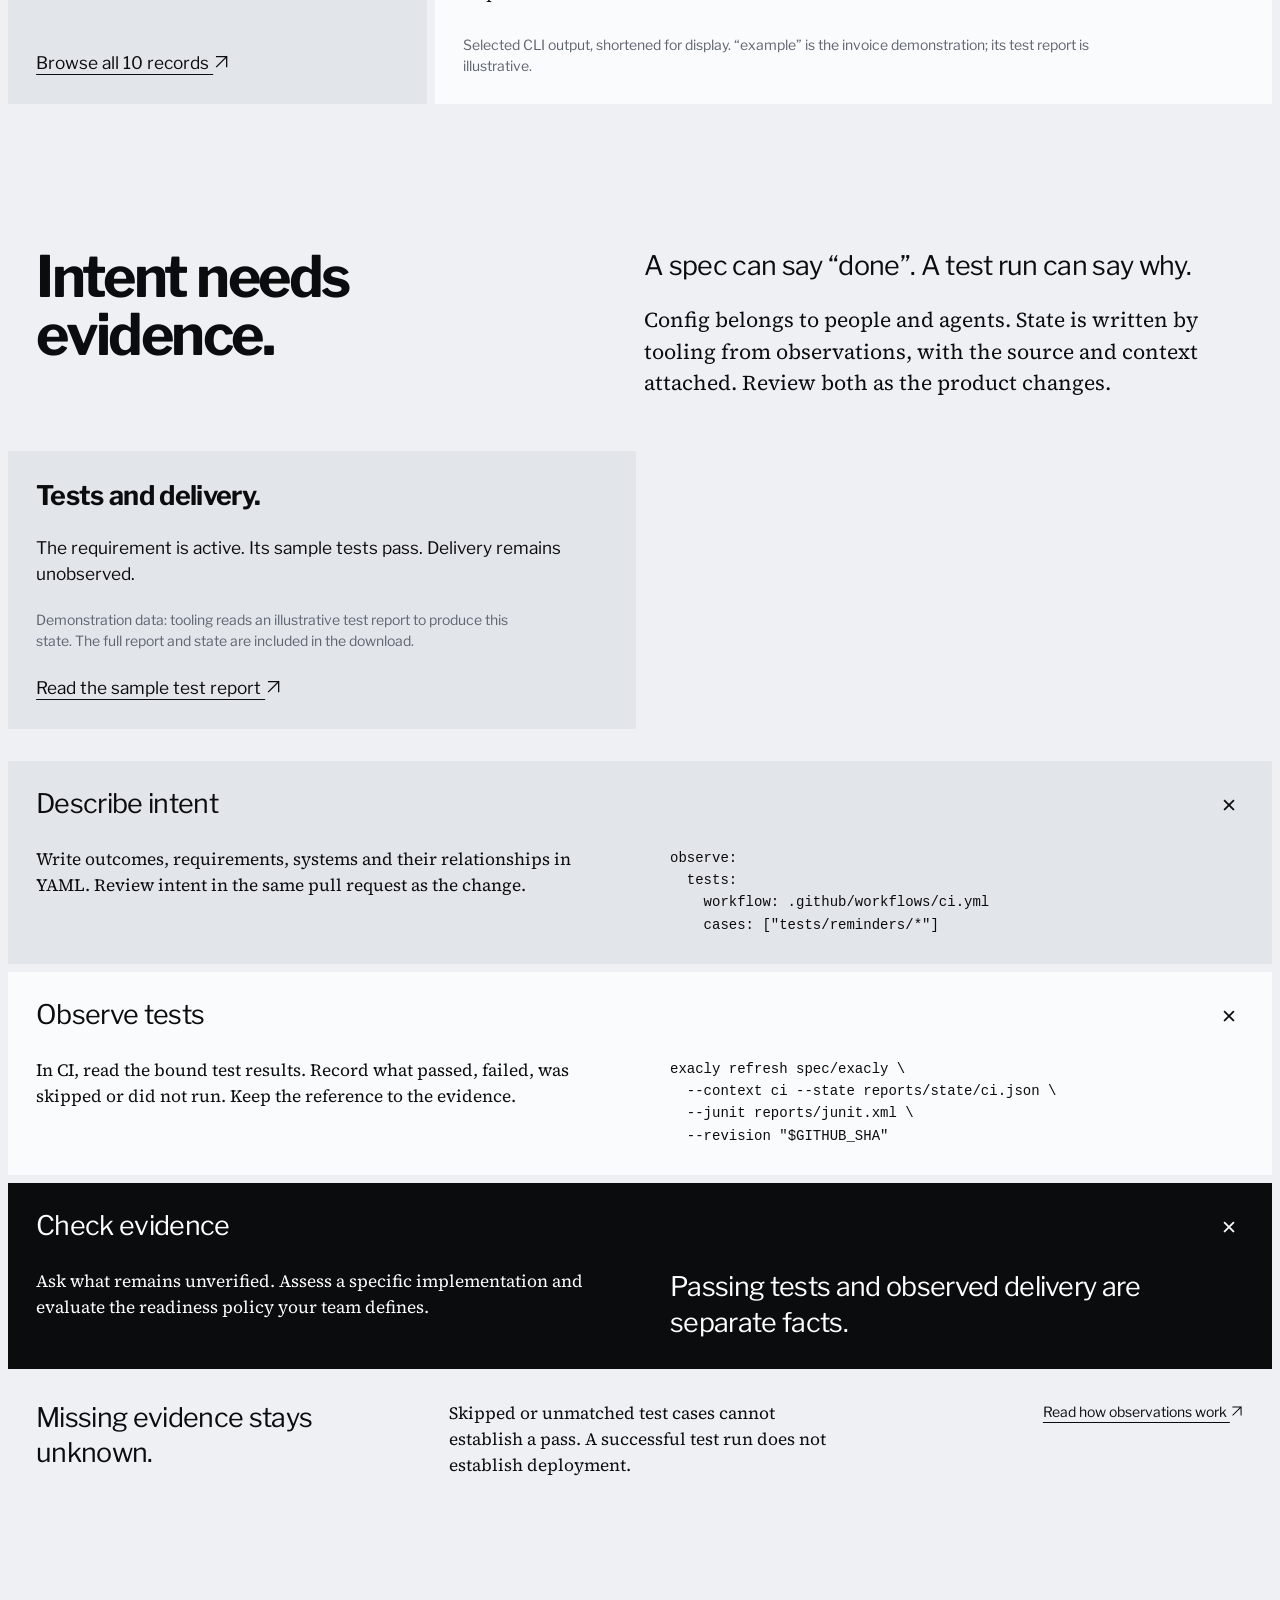
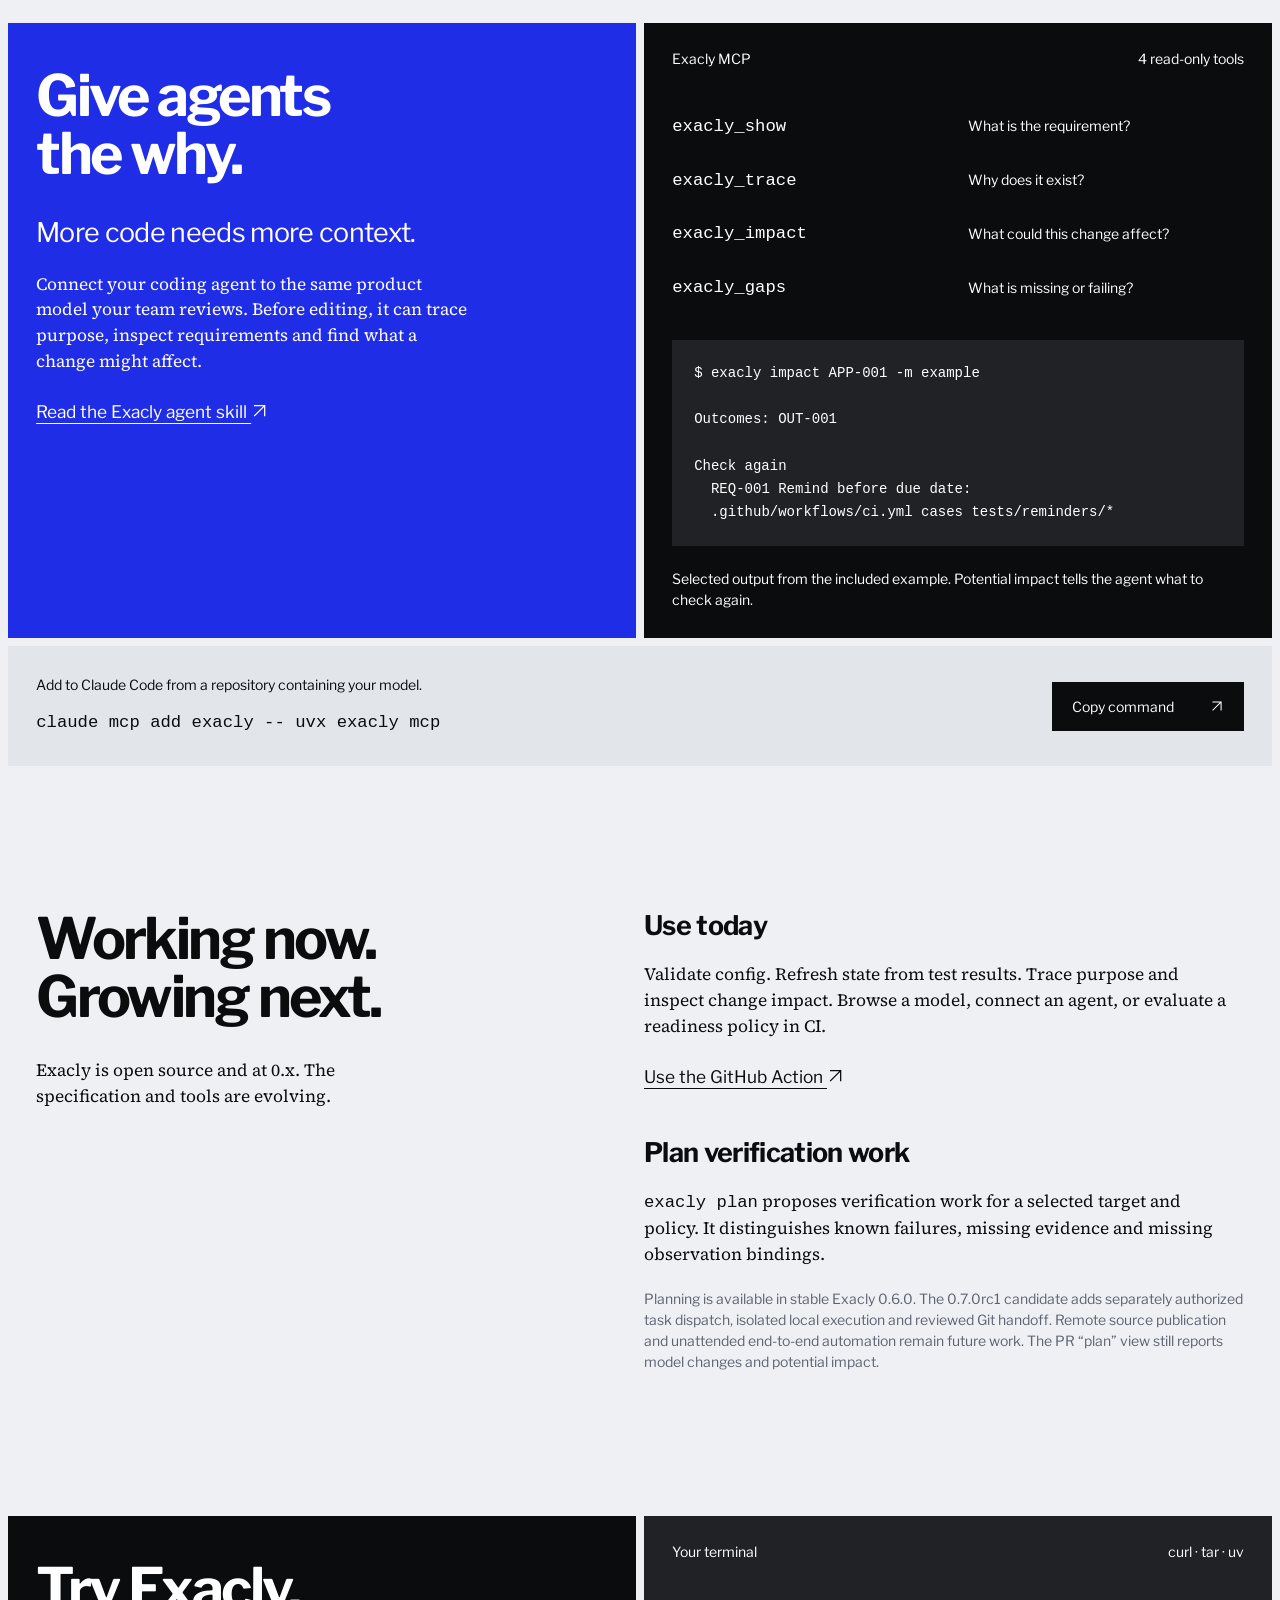
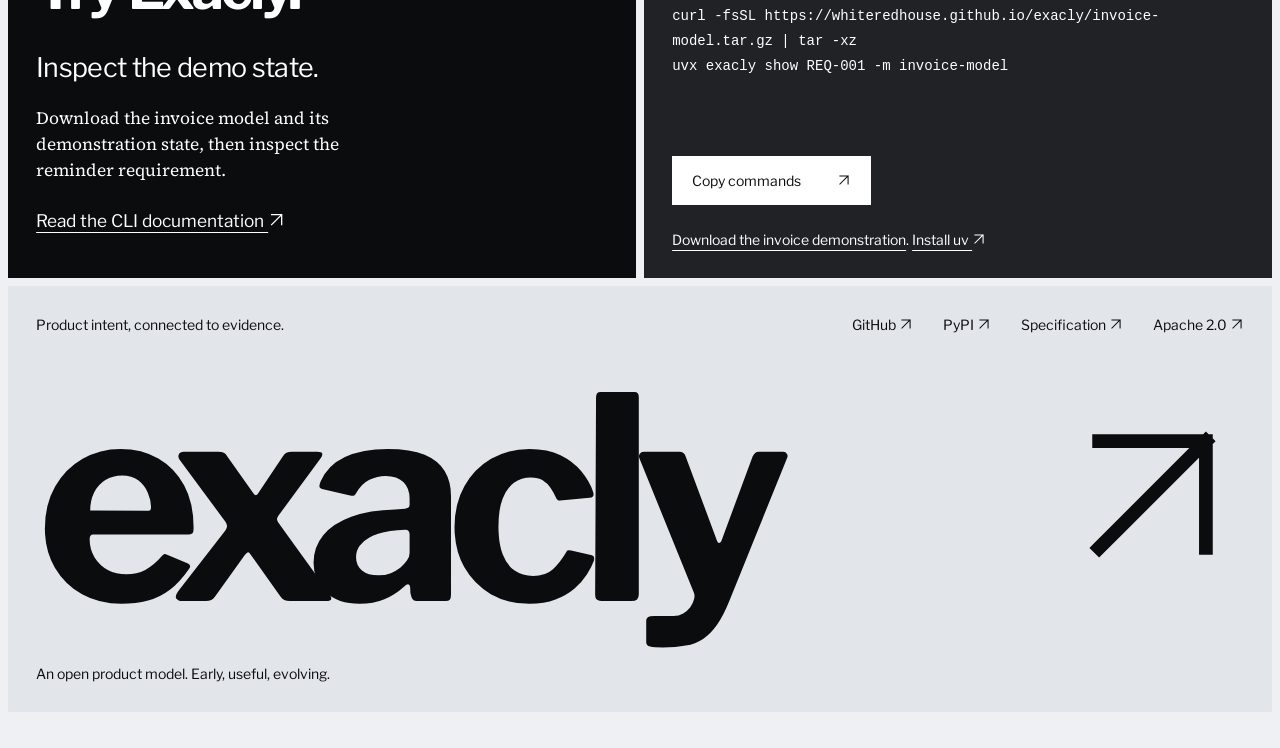
==== commit 45e084de: "Prepare 0.7.0rc1 and verify installed local automation" ====
--- a/docs/site/index.html
+++ b/docs/site/index.html
@@ -173,7 +173,7 @@
 
     <section class="today-section section-space" aria-labelledby="today-title">
       <div class="today-heading" data-enter><h2 id="today-title">Working now.<br>Growing next.</h2><p>Exacly is open source and at 0.x. The specification and tools are evolving.</p></div>
-      <div class="today-content" data-enter><h3>Use today</h3><p>Validate config. Refresh state from test results. Trace purpose and inspect change impact. Browse a model, connect an agent, or evaluate a readiness policy in CI.</p><a class="text-link" href="https://github.com/whiteredhouse/exacly-action">Use the GitHub Action <svg class="arrow" aria-hidden="true" viewBox="0 0 24 24" fill="none"><path d="M5 19 19 5M5 5h14v14" stroke="currentColor" stroke-width="1.8" stroke-linecap="square"/></svg></a><h3>Plan verification work</h3><p><code>exacly plan</code> proposes verification work for a selected target and policy. It distinguishes known failures, missing evidence and missing observation bindings.</p><p class="small">Available in Exacly 0.6.0. Plans are advisory; task dispatch and automated apply remain planned. The PR “plan” view still reports model changes and potential impact.</p></div>
+      <div class="today-content" data-enter><h3>Use today</h3><p>Validate config. Refresh state from test results. Trace purpose and inspect change impact. Browse a model, connect an agent, or evaluate a readiness policy in CI.</p><a class="text-link" href="https://github.com/whiteredhouse/exacly-action">Use the GitHub Action <svg class="arrow" aria-hidden="true" viewBox="0 0 24 24" fill="none"><path d="M5 19 19 5M5 5h14v14" stroke="currentColor" stroke-width="1.8" stroke-linecap="square"/></svg></a><h3>Plan verification work</h3><p><code>exacly plan</code> proposes verification work for a selected target and policy. It distinguishes known failures, missing evidence and missing observation bindings.</p><p class="small">Planning is available in stable Exacly 0.6.0. The 0.7.0rc1 candidate adds separately authorized task dispatch, isolated local execution and reviewed Git handoff. Remote source publication and unattended end-to-end automation remain future work. The PR “plan” view still reports model changes and potential impact.</p></div>
     </section>
 
     <section id="start" class="start-section section-space" aria-labelledby="start-title">
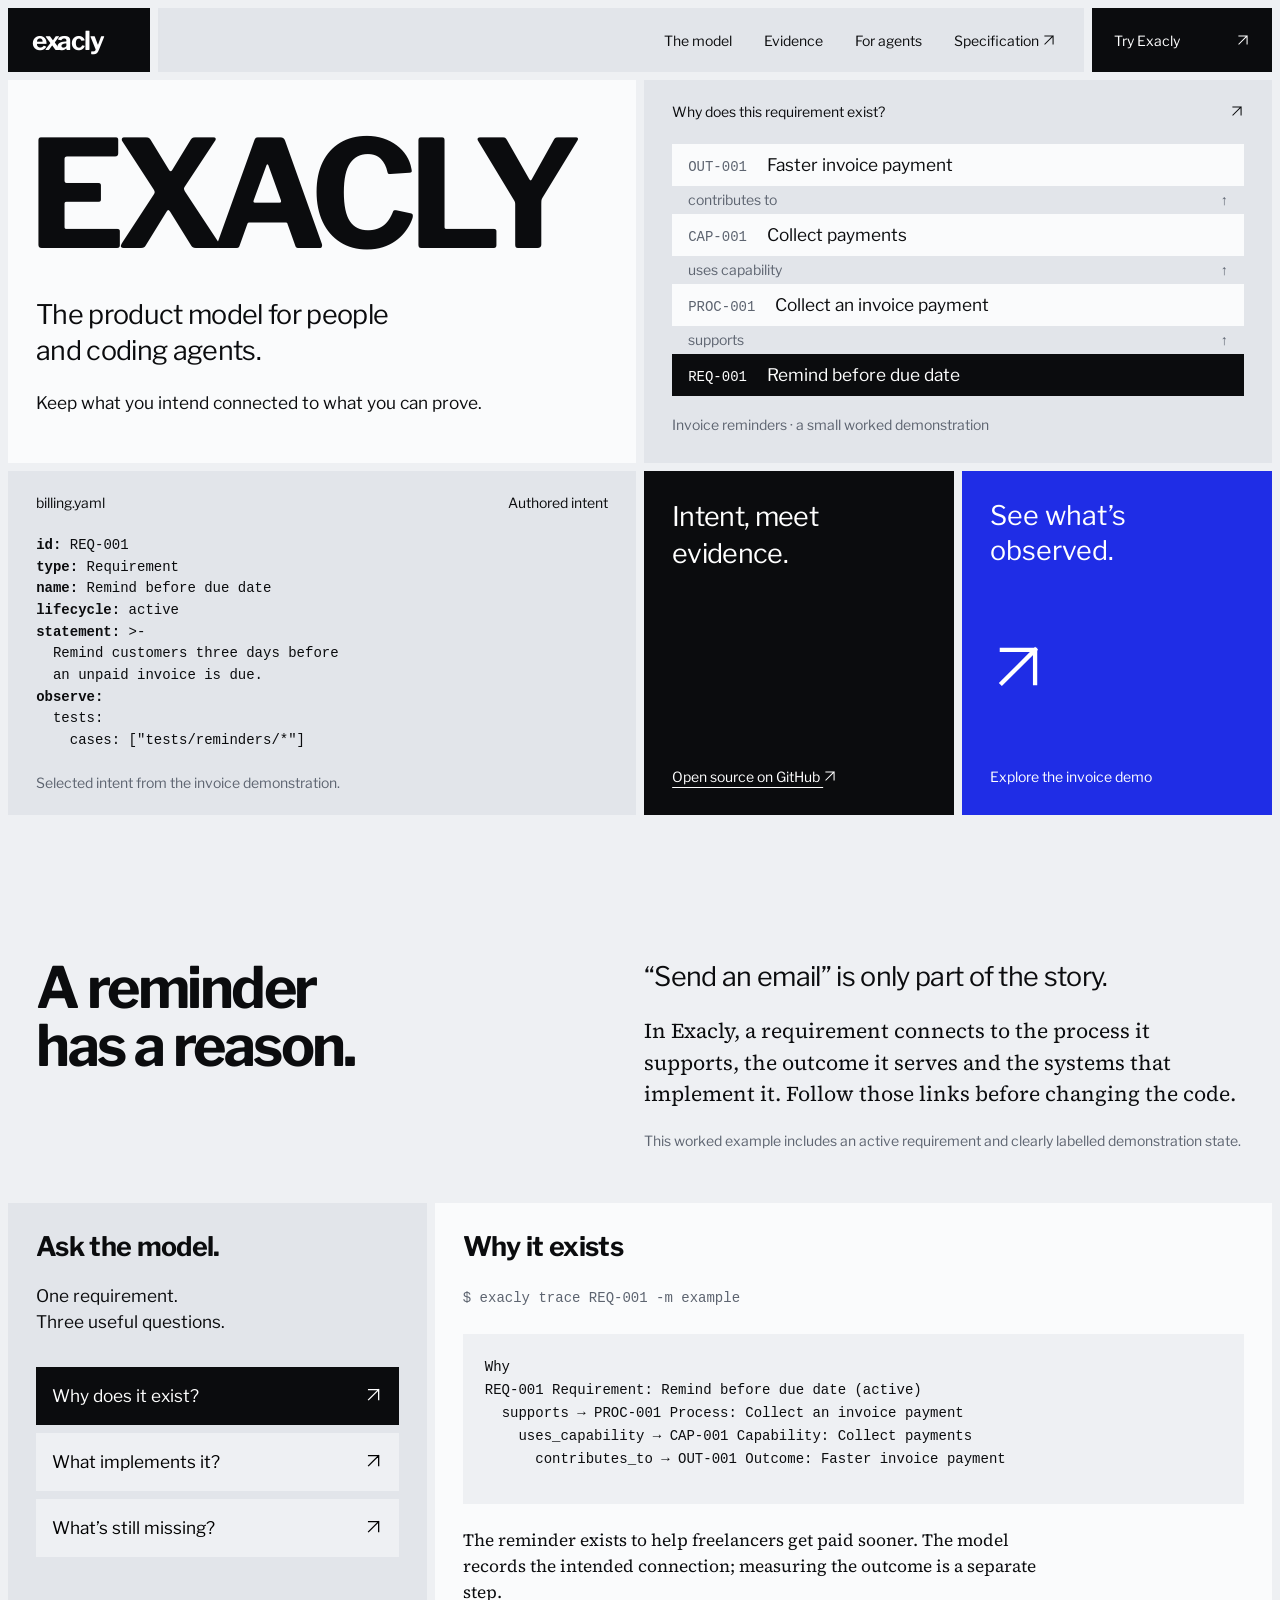
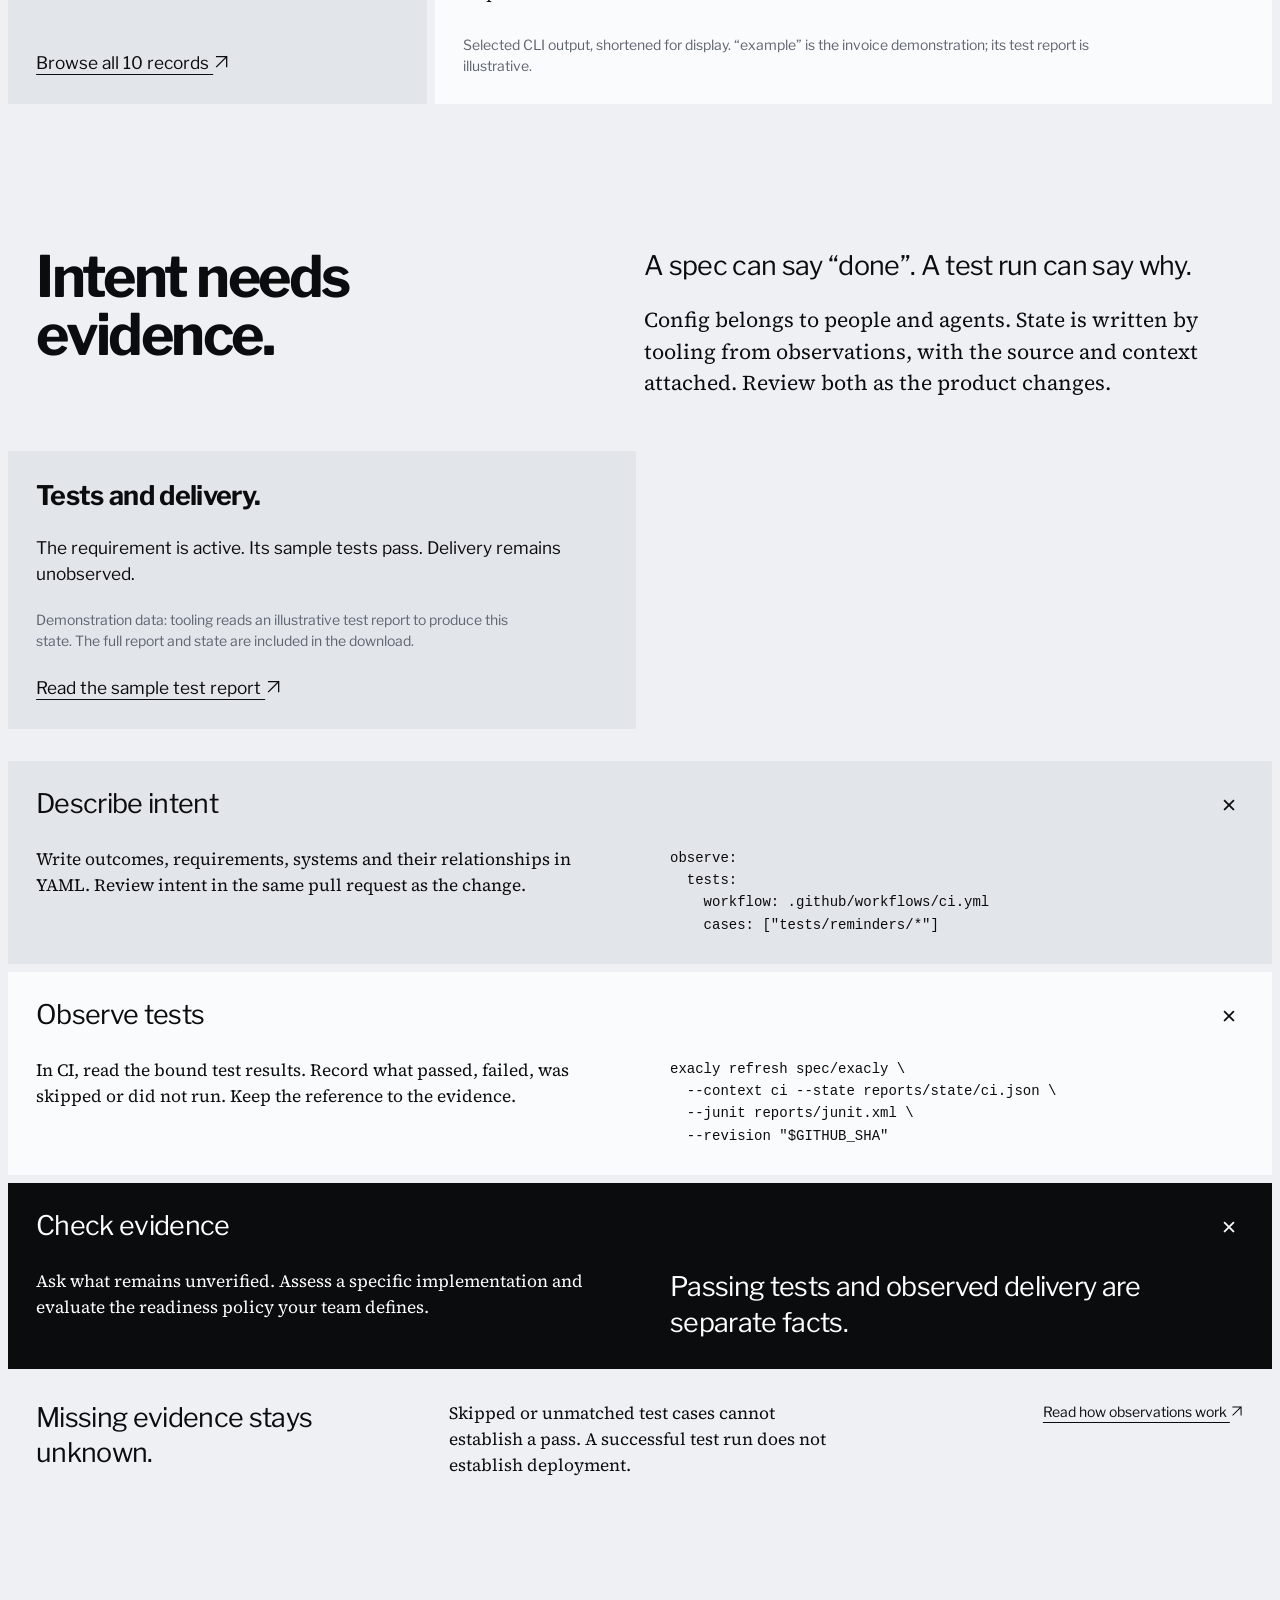
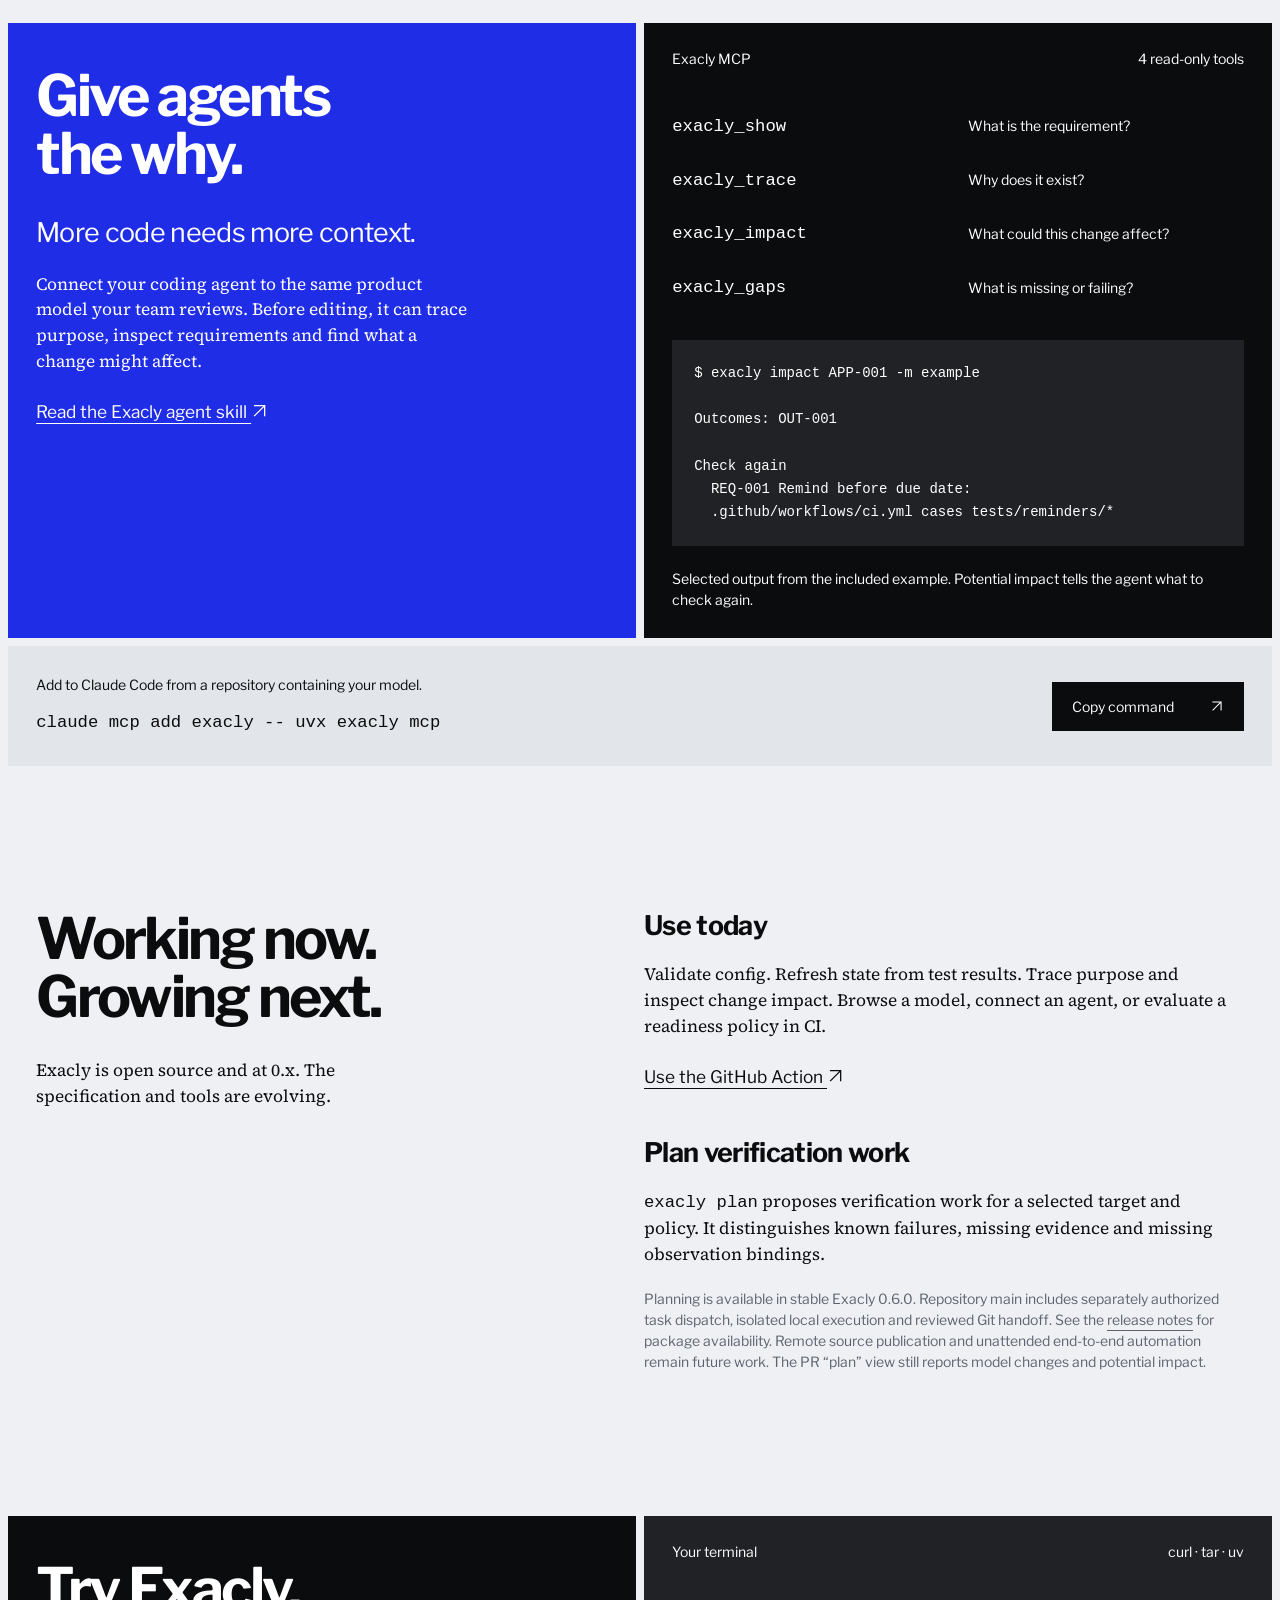
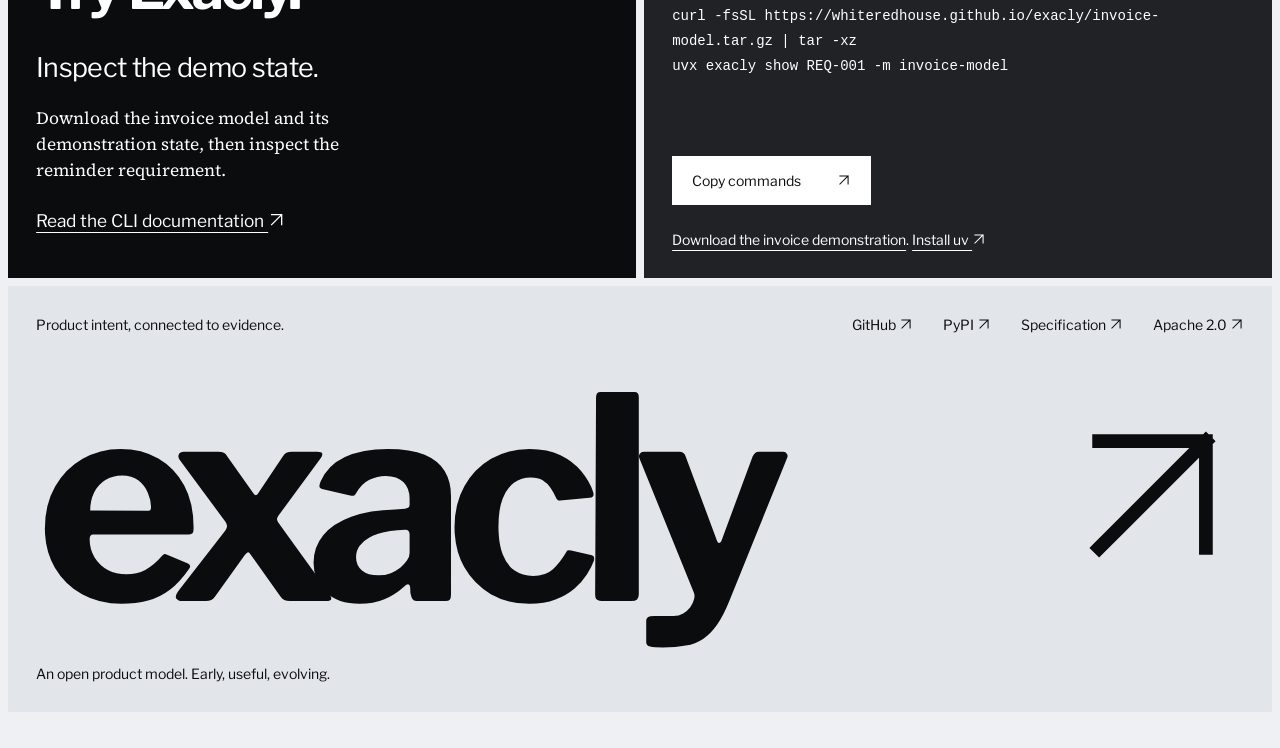
==== commit 307e1c67: "Keep general documentation independent of release candidates" ====
--- a/docs/site/index.html
+++ b/docs/site/index.html
@@ -173,7 +173,7 @@
 
     <section class="today-section section-space" aria-labelledby="today-title">
       <div class="today-heading" data-enter><h2 id="today-title">Working now.<br>Growing next.</h2><p>Exacly is open source and at 0.x. The specification and tools are evolving.</p></div>
-      <div class="today-content" data-enter><h3>Use today</h3><p>Validate config. Refresh state from test results. Trace purpose and inspect change impact. Browse a model, connect an agent, or evaluate a readiness policy in CI.</p><a class="text-link" href="https://github.com/whiteredhouse/exacly-action">Use the GitHub Action <svg class="arrow" aria-hidden="true" viewBox="0 0 24 24" fill="none"><path d="M5 19 19 5M5 5h14v14" stroke="currentColor" stroke-width="1.8" stroke-linecap="square"/></svg></a><h3>Plan verification work</h3><p><code>exacly plan</code> proposes verification work for a selected target and policy. It distinguishes known failures, missing evidence and missing observation bindings.</p><p class="small">Planning is available in stable Exacly 0.6.0. The 0.7.0rc1 candidate adds separately authorized task dispatch, isolated local execution and reviewed Git handoff. Remote source publication and unattended end-to-end automation remain future work. The PR “plan” view still reports model changes and potential impact.</p></div>
+      <div class="today-content" data-enter><h3>Use today</h3><p>Validate config. Refresh state from test results. Trace purpose and inspect change impact. Browse a model, connect an agent, or evaluate a readiness policy in CI.</p><a class="text-link" href="https://github.com/whiteredhouse/exacly-action">Use the GitHub Action <svg class="arrow" aria-hidden="true" viewBox="0 0 24 24" fill="none"><path d="M5 19 19 5M5 5h14v14" stroke="currentColor" stroke-width="1.8" stroke-linecap="square"/></svg></a><h3>Plan verification work</h3><p><code>exacly plan</code> proposes verification work for a selected target and policy. It distinguishes known failures, missing evidence and missing observation bindings.</p><p class="small">Planning is available in stable Exacly 0.6.0. Repository main includes separately authorized task dispatch, isolated local execution and reviewed Git handoff. See the <a href="https://github.com/whiteredhouse/exacly/blob/main/CHANGELOG.md">release notes</a> for package availability. Remote source publication and unattended end-to-end automation remain future work. The PR “plan” view still reports model changes and potential impact.</p></div>
     </section>
 
     <section id="start" class="start-section section-space" aria-labelledby="start-title">
